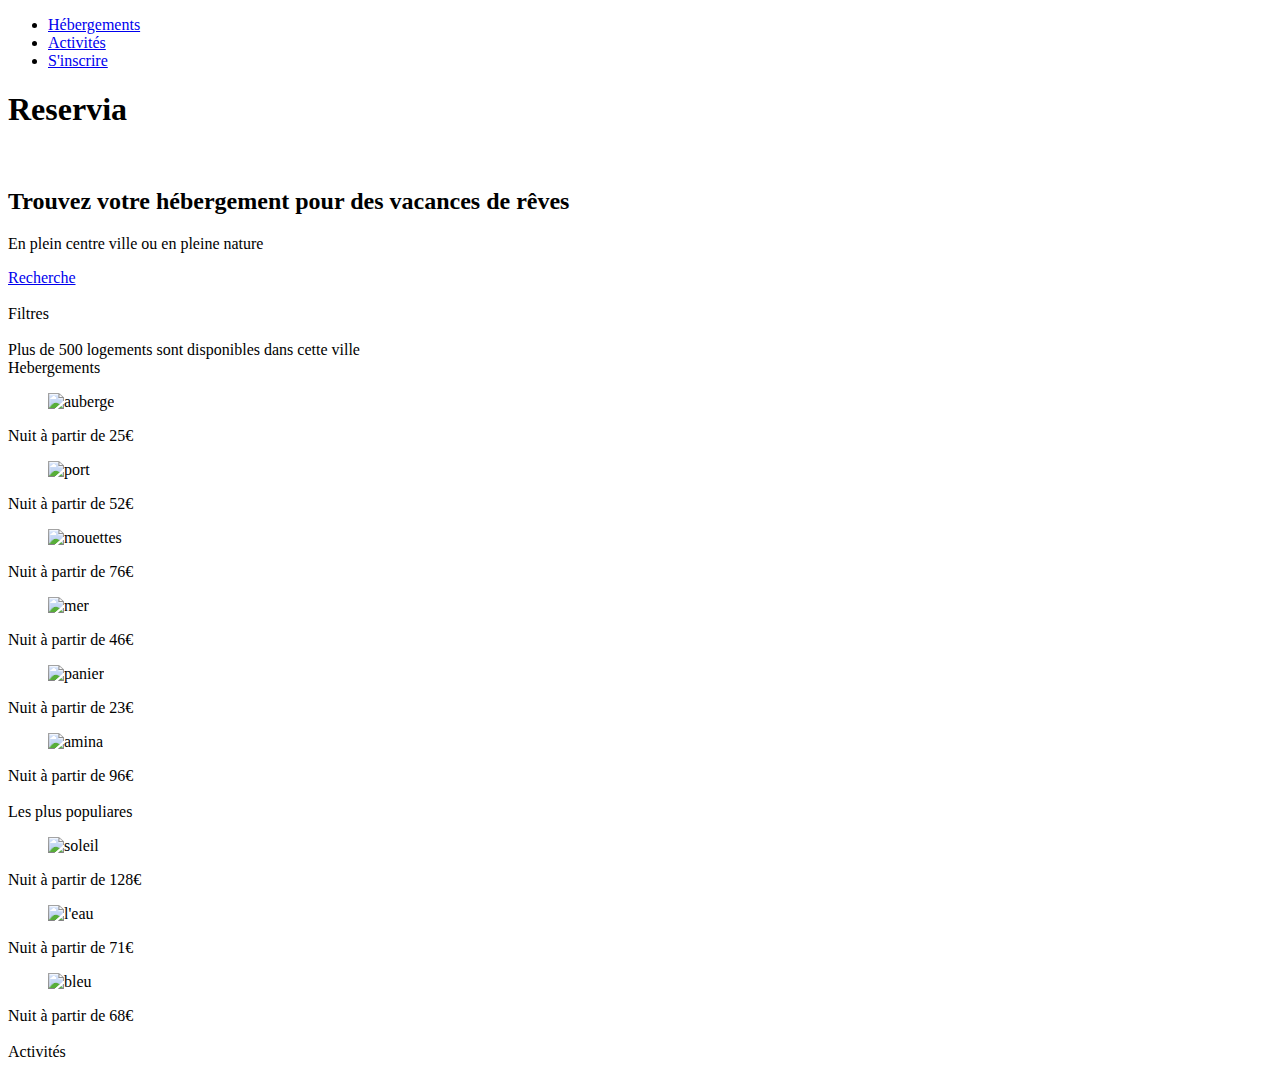
==== index-reservia.html @ 5e9d4182 "Add files via upload" ====
<!DOCTYPE html>
<html>
<head>
<meta charset="UTF-8">
<title>Reservia</title>
<link rel="stylesheet" href="styles-reservia.css">
<meta name="viewport" content="width=device-width, initial-scale=1">
<link rel="preconnect" href="https://fonts.gstatic.com">
<link href="https://fonts.googleapis.com/css2?family=Raleway:ital,wght@0,100;0,200;0,300;0,400;1,100;1,200;1,300;1,400&display=swap" rel="stylesheet">

</head>

<body>
    
    <header class="nav"> 
        <ul>
            <li><a href="#">Hébergements</a></li>
            <li><a href="#">Activités</a></li>
            <li><a href="#">S'inscrire</a></li>
        </ul>
        <h1>Reservia</h1> 
    </header>

<br>
<h2>Trouvez votre hébergement pour des vacances de rêves</h2>
<p>En plein centre ville ou en pleine nature</p>
<div class="recherche">
<a href="#"> Recherche </a>   
</div></br>

<div>
    Filtres
</div></br>

Plus de 500 logements sont disponibles dans cette ville
</br>
<div>
    Hebergements</br>
<figure>
    <img width="150" height="150" src="img/cannebiere.jpg" alt="auberge">
</figure>
<figcaption>Nuit à partir de 25€</figcaption>
<figure>
    <img width="150" height="150" src="img/port.jpg" alt="port">
</figure>
<figcaption>Nuit à partir de 52€</figcaption>
<figure>
    <img width="150" height="150" src="img/mouettes.jpg" alt="mouettes">
</figure>
<figcaption>Nuit à partir de 76€</figcaption>
<figure>
    <img width="150" height="150" src="img/mer.jpg" alt="mer">
</figure>
<figcaption>Nuit à partir de 46€</figcaption>
<figure>
    <img width="150" height="150" src="img/panier.jpg" alt="panier">
</figure>
<figcaption>Nuit à partir de 23€</figcaption>
<figure>
    <img width="150" height="150" src="img/amina.jpg" alt="amina">
</figure>
<figcaption>Nuit à partir de 96€</figcaption>

</div></br>
<div>
   Les plus populiares </br>

   <figure>
    <img width="150" height="150" src="img/soleil.jpg" alt="soleil">
</figure>
<figcaption>Nuit à partir de 128€</figcaption>
<figure>
    <img width="150" height="150" src="img/leau.jpg" alt="l'eau">
</figure>
<figcaption>Nuit à partir de 71€</figcaption>
<figure>
    <img width="150" height="150" src="img/bleu.jpg" alt="bleu">
</figure>
<figcaption>Nuit à partir de 68€</figcaption>

</div></br>
<div>
   Activités

</div>

<footer>
    
</footer>



</body>




</html>
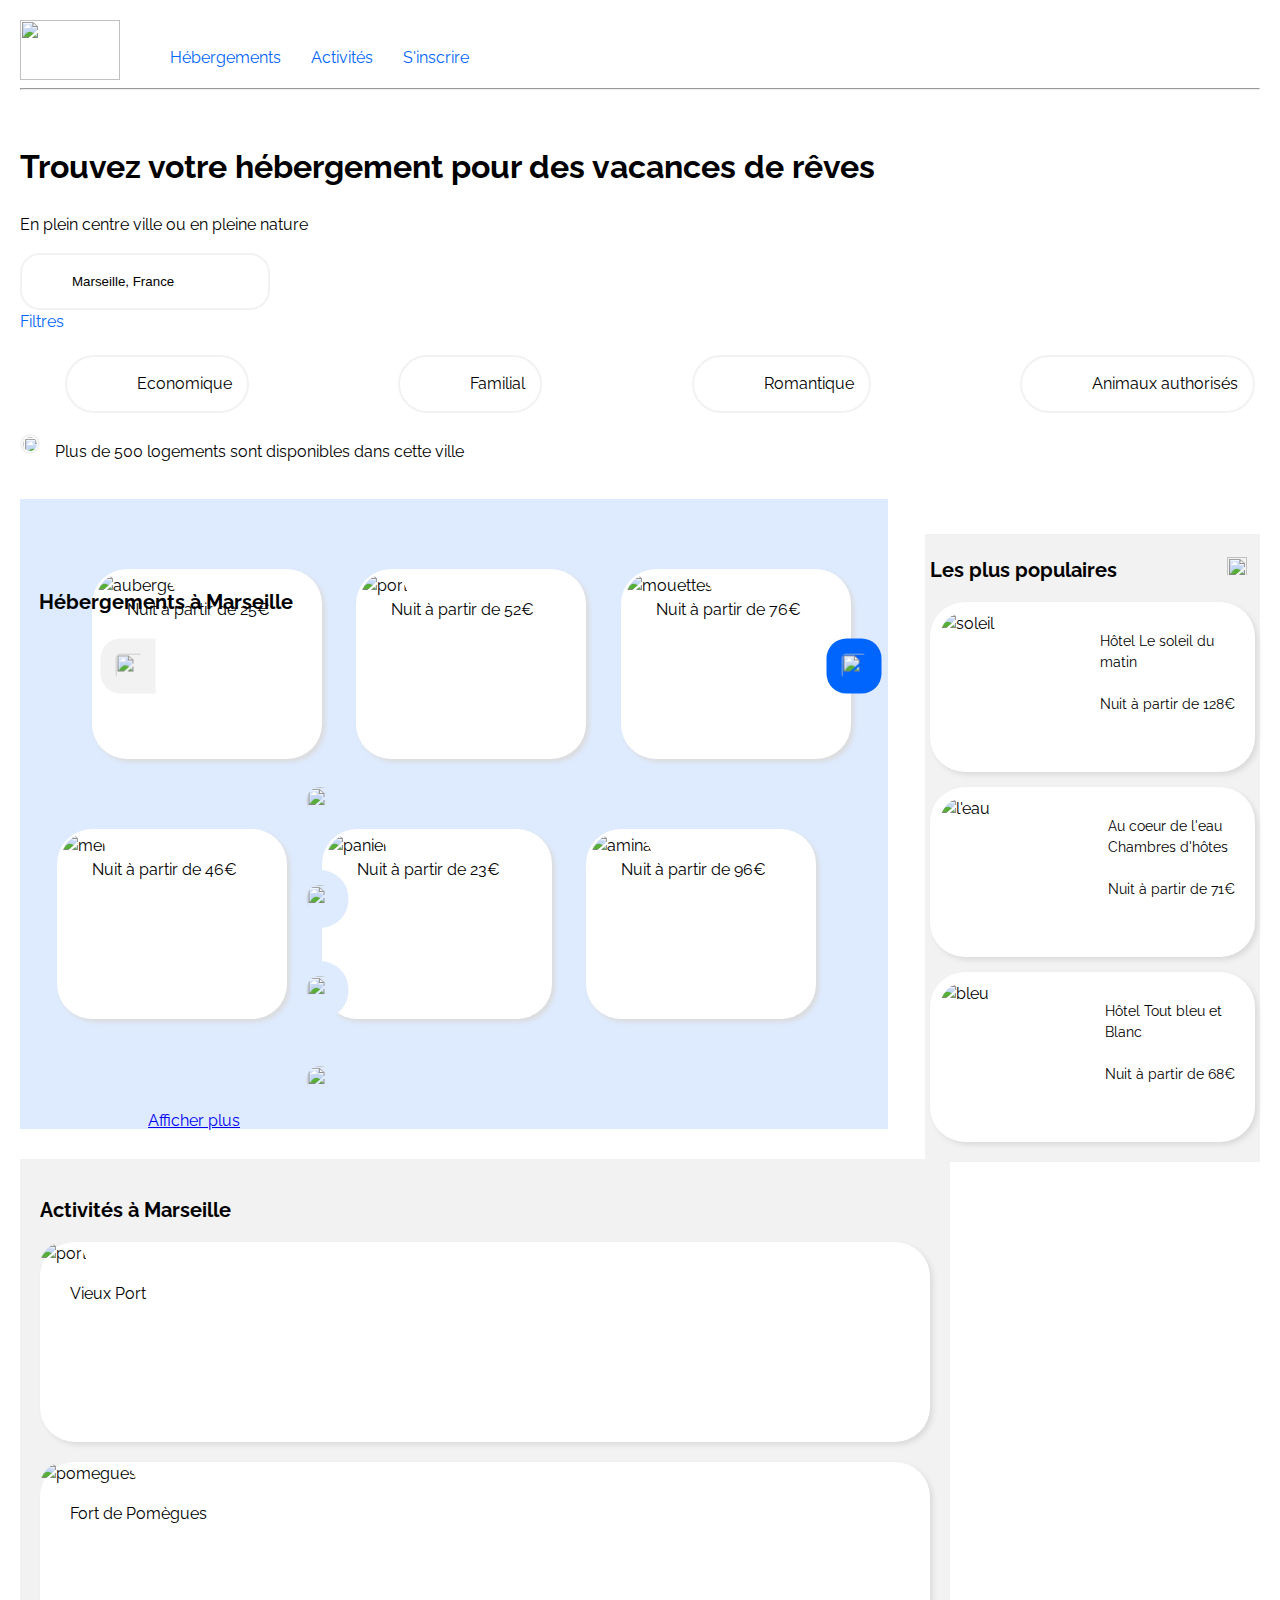
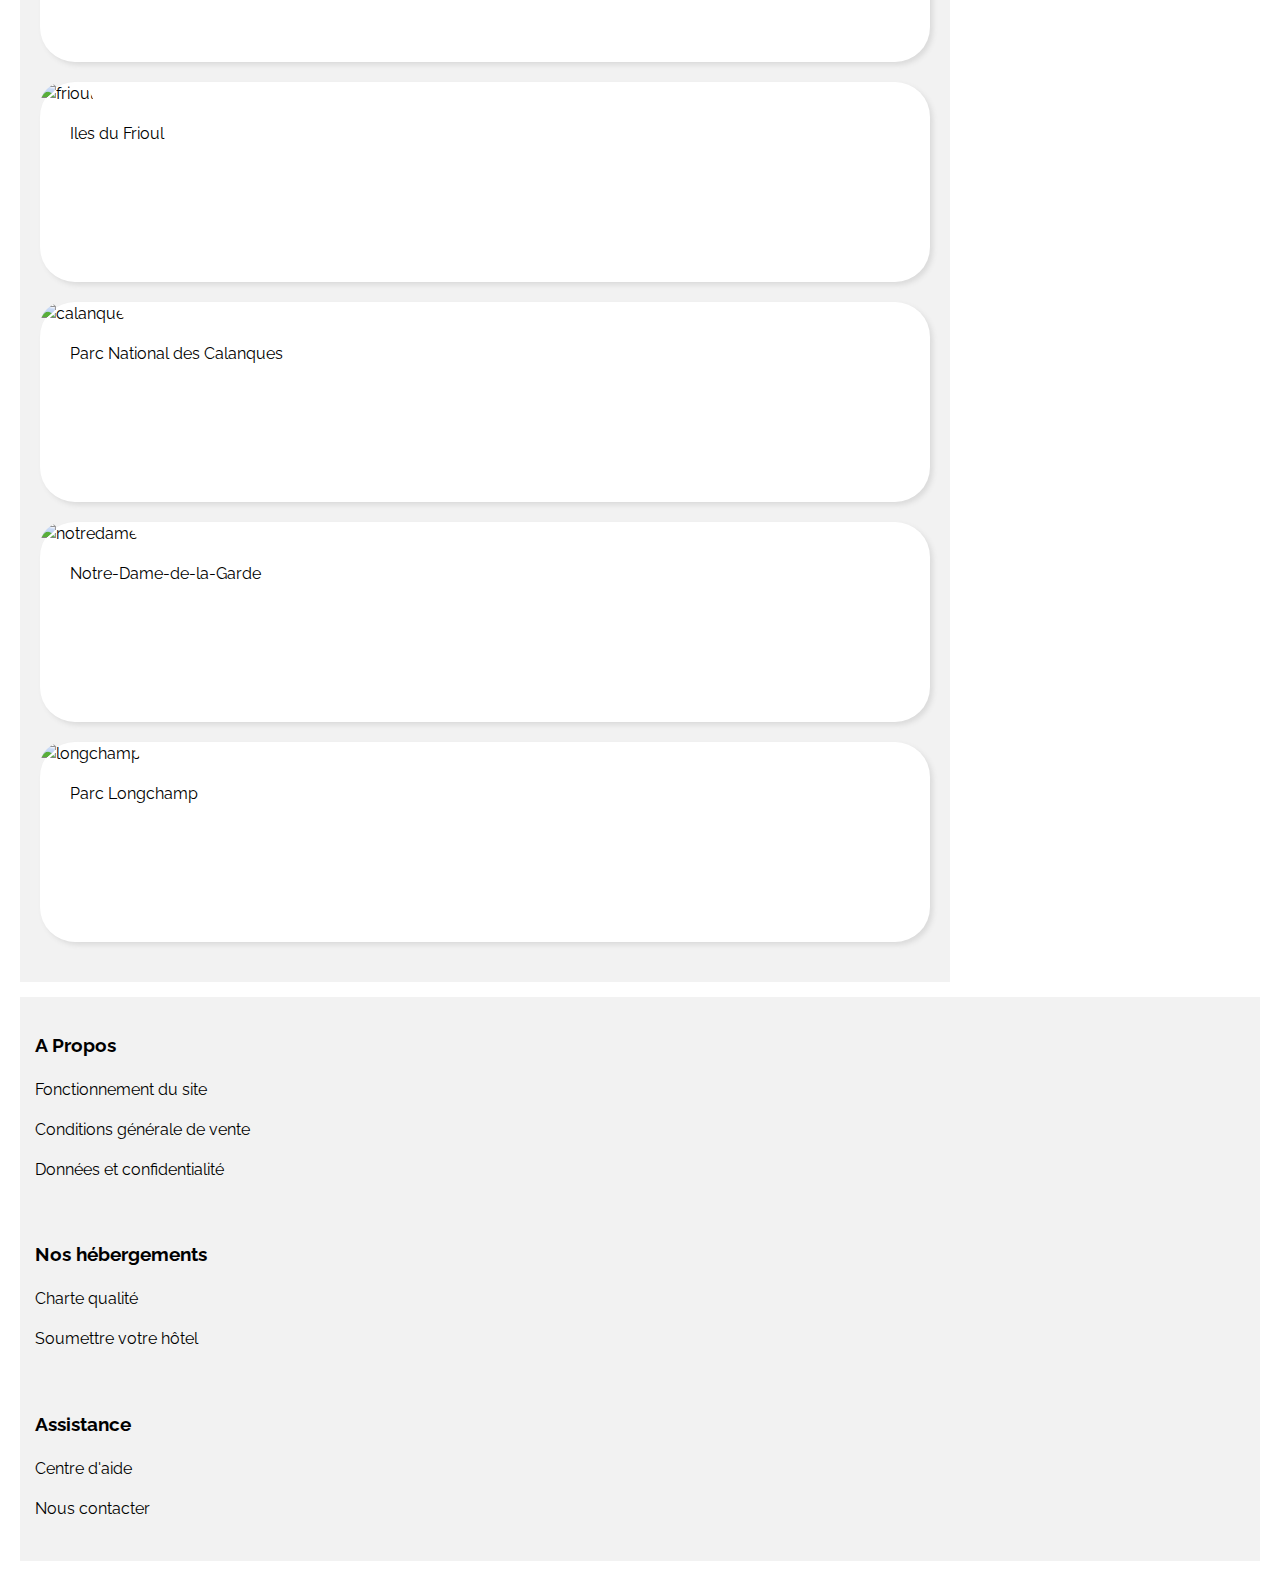
==== commit 190716fb: "Add files via upload" ====
--- a/index-reservia.html
+++ b/index-reservia.html
@@ -3,7 +3,10 @@
 <head>
 <meta charset="UTF-8">
 <title>Reservia</title>
-<link rel="stylesheet" href="styles-reservia.css">
+<link rel="stylesheet" href="main-reservia.css">
+<link rel="stylesheet" href="layout-reservia.css">
+<link rel="stylesheet" href="components-reservia.css">
+<link rel="stylesheet" href="theme-reservia.css">
 <meta name="viewport" content="width=device-width, initial-scale=1">
 <link rel="preconnect" href="https://fonts.gstatic.com">
 <link href="https://fonts.googleapis.com/css2?family=Raleway:ital,wght@0,100;0,200;0,300;0,400;1,100;1,200;1,300;1,400&display=swap" rel="stylesheet">
@@ -12,79 +15,156 @@
 
 <body>
     
-    <header class="nav"> 
-        <ul>
-            <li><a href="#">Hébergements</a></li>
-            <li><a href="#">Activités</a></li>
-            <li><a href="#">S'inscrire</a></li>
+    <header class="header"> 
+        <img width="100" height="60" src="img-Logo/logo.png">
+        <a class="hidden" href="#">S'inscrire</a>
+        <ul class="nav">
+            <li><a href="#accommodation">Hébergements</a></li>
+            <li><a href="#activity">Activités</a></li>
+            <li><a class="hide" href="#">S'inscrire</a></li>
         </ul>
-        <h1>Reservia</h1> 
+        
     </header>
+<hr>
+<br>
+<h1>Trouvez votre hébergement pour des vacances de rêves</h1>
+<p>En plein centre ville ou en pleine nature</p>
+<section class="recherche">
+    <div>
+    <img class="map" height="20" width="20" src="Icons/map.svg"> <input type="search"  value="Marseille, France" > 
+    <img class="search" height="20" width="20" src="Icons/search1.svg">
+</div>
+</section>
+
+<section class="filtres">
+    <a href="#">Filtres</a>
+   <ul> 
+    <li><img class="economy" height="20" width="20" src="Icons/economy.svg"> Economique </li>
+    <li><img  class="child" height="20" width="20" src="Icons/child.svg"> Familial </li>
+    <li><img  class="romantique" height="20" width="20" src="Icons/romantique.svg"> Romantique </li>
+    <li><img class="dog" height="20" width="20" src="Icons/dog.svg"> Animaux authorisés </li>
+</ul>
+</section>
+
+<img class="info" height="20" width="20" src="Icons/info.svg">Plus de 500 logements sont disponibles dans cette ville
+
+<main>
+    <section class="populaires">
+       <h2>Les plus populaires<img class="chart" height="20" width="20" src="Icons/chart.svg"></h2>
+    
+        <article class="col-1">
+         <img src="img H-S/hotel-soleil-du-matin.jpg" alt="soleil">
+         <p>Hôtel Le soleil du <br>matin<br><br> Nuit à partir de 128€</p>
+        </article>
+     
+     <article class="col-1">
+         <img src="img H-S/coeur-de-l'eau.jpg" alt="l'eau">
+         <p>Au coeur de l'eau <br>Chambres d'hôtes<br><br>Nuit à partir de 71€</p>
+     </article>
+     
+     <article class="col-1">
+         <img src="img H-S/hotel-bleu-blanc.jpg" alt="bleu">
+         <p>Hôtel Tout bleu et<br> Blanc<br><br>Nuit à partir de 68€</p>
+     </article>
+   
+     </section>
+     
+
+<section class="hebergements" id="accommodation">
+    <h2 class="carteH">Hébergements à Marseille</h2>
+    <br>
+  
+   <article class="col-2">
+    <img src="img H-M/cannebiere.jpg" alt="auberge">
+    <p>Nuit à partir de 25€</p>
+   </article>
+
+<article class="col-2">
+    <img src="img H-M/port.jpg" alt="port">
+    <p>Nuit à partir de 52€</p>
+</article>
+
+
+<article class="col-2">
+    <img src="img H-M/mouettes.jpg" alt="mouettes">
+    <p>Nuit à partir de 76€</p>
+</article>
+
+
+<article class="col-2">
+    <img src="img H-M/mer.jpg" alt="mer">
+    <p>Nuit à partir de 46€</p>
+</article>
+
+<article class="col-2">
+    <img src="img H-M/panier.jpg" alt="panier">
+    <p>Nuit à partir de 23€</p>
+</article>
+
+
+<article class="col-2">
+    <img src="img H-M/amina.jpg" alt="amina">
+    <p>Nuit à partir de 96€</p>
+</article>
 
 <br>
-<h2>Trouvez votre hébergement pour des vacances de rêves</h2>
-<p>En plein centre ville ou en pleine nature</p>
-<div class="recherche">
-<a href="#"> Recherche </a>   
-</div></br>
+<a href="#">Afficher plus</a>
 
-<div>
-    Filtres
-</div></br>
+</section>
 
-Plus de 500 logements sont disponibles dans cette ville
-</br>
-<div>
-    Hebergements</br>
-<figure>
-    <img width="150" height="150" src="img/cannebiere.jpg" alt="auberge">
-</figure>
-<figcaption>Nuit à partir de 25€</figcaption>
-<figure>
-    <img width="150" height="150" src="img/port.jpg" alt="port">
-</figure>
-<figcaption>Nuit à partir de 52€</figcaption>
-<figure>
-    <img width="150" height="150" src="img/mouettes.jpg" alt="mouettes">
-</figure>
-<figcaption>Nuit à partir de 76€</figcaption>
-<figure>
-    <img width="150" height="150" src="img/mer.jpg" alt="mer">
-</figure>
-<figcaption>Nuit à partir de 46€</figcaption>
-<figure>
-    <img width="150" height="150" src="img/panier.jpg" alt="panier">
-</figure>
-<figcaption>Nuit à partir de 23€</figcaption>
-<figure>
-    <img width="150" height="150" src="img/amina.jpg" alt="amina">
-</figure>
-<figcaption>Nuit à partir de 96€</figcaption>
 
-</div></br>
-<div>
-   Les plus populiares </br>
+<section class="activites" id="activity">
+<h2>Activités à Marseille</h2>
 
-   <figure>
-    <img width="150" height="150" src="img/soleil.jpg" alt="soleil">
-</figure>
-<figcaption>Nuit à partir de 128€</figcaption>
-<figure>
-    <img width="150" height="150" src="img/leau.jpg" alt="l'eau">
-</figure>
-<figcaption>Nuit à partir de 71€</figcaption>
-<figure>
-    <img width="150" height="150" src="img/bleu.jpg" alt="bleu">
-</figure>
-<figcaption>Nuit à partir de 68€</figcaption>
+<article class="col-3">
+    <img src="img A-M/port.jpg" alt="port">
+    <p>Vieux Port</p>
+</article>
 
-</div></br>
-<div>
-   Activités
+<article class="col-3">
+    <img src="img A-M/pomegues.jpg" alt="pomegues">
+    <p>Fort de Pomègues</p>
+</article>
 
-</div>
+<article class="col-3">
+    <img src="img A-M/frioul.jpg" alt="frioul">
+    <p>Iles du Frioul</p>
+</article>
 
-<footer>
+<article class="col-3">
+    <img  src="img A-M/calanque.jpg" alt="calanque">
+    <p>Parc National des Calanques</p>
+</article>
+
+<article class="col-3">
+    <img src="img A-M/notredame.jpg" alt="notredame">
+    <p>Notre-Dame-de-la-Garde</p>
+</article>
+
+<article class="col-3">
+<img  src="img A-M/longchamp.jpg" alt="longchamp">
+<p>Parc Longchamp</p>
+</article>
+
+</section>
+
+</main>
+
+<footer class="footer">
+    <h3>A Propos</h3>
+    <p>Fonctionnement du site</p>
+    <p>Conditions générale de vente</p>
+    <p>Données et confidentialité</p>
+    <br>
+
+    <h3>Nos hébergements</h3>
+    <p>Charte qualité</p>
+    <p>Soumettre votre hôtel</p>
+    <br>
+    <h3>Assistance</h3>
+    <p>Centre d'aide</p>
+    <p>Nous contacter</p>
+    <br>
     
 </footer>
 
--- a/main-reservia.css
+++ b/main-reservia.css
@@ -0,0 +1,65 @@
+/* CSS Main */
+
+.recherche input {
+  text-decoration: none;
+}
+
+/* filtres */
+
+.filtres a {
+  text-decoration: none;
+}
+
+.filtres ul {
+  justify-content: space-between;
+  list-style: none;
+}
+
+/* populaires */
+
+.populaires {
+  text-align: left;
+}
+
+.col-1 p {
+  text-align: left;
+}
+
+/* hebergements */
+
+.hebergements {
+  text-align: left;
+}
+
+.col-2 p {
+  text-align: justify;
+}
+
+/* activités*/
+
+.activites {
+  text-align: left;
+}
+
+.col-3 {
+  border-radius: 35px;
+  box-shadow: 3px 3px 5px #dbdbdb;
+}
+
+.col-3 img {
+  object-fit: cover;
+  border-top-left-radius: 35px;
+  border-top-right-radius: 35px;
+}
+
+.col-3 p {
+  text-align: justify;
+}
+
+/* footer */
+
+@media screen and (min-width: 600px) {
+}
+
+@media screen and (min-width: 960px) {
+}
--- a/layout-reservia.css
+++ b/layout-reservia.css
@@ -0,0 +1,271 @@
+/* CSS Layout */
+
+.header {
+  position: relative;
+  display: flex;
+  flex-wrap: wrap;
+}
+.nav {
+  margin: 10px;
+}
+.nav a {
+  text-decoration: none;
+}
+
+.nav li {
+  list-style: none;
+}
+
+.hide {
+  display: none;
+}
+.map {
+  position: absolute;
+  top: 74%;
+  left: 10%;
+  transform: translate(-50%, -50%);
+}
+.map {
+  padding: 15px;
+  width: 55px;
+  height: 55px;
+}
+
+.search {
+  position: absolute;
+  top: 74%;
+  right: 29%;
+  transform: translate(-50%, -50%);
+}
+.search {
+  padding: 15px;
+  width: 55px;
+  height: 55px;
+}
+
+.recherche input {
+  padding: 19px;
+  padding-left: 50px;
+}
+
+.info {
+  padding: 1px;
+  margin-right: 15px;
+}
+.chart {
+  margin-left: 110px;
+}
+
+/* filtres */
+
+.filtres li {
+  padding: 15px 15px 15px 70px;
+  margin: 5px;
+}
+
+.economy {
+  position: absolute;
+  top: 89%;
+  left: 25%;
+  transform: translate(-50%, -50%);
+}
+.economy {
+  border-radius: 30px;
+  padding: 15px;
+  width: 57px;
+  height: 58px;
+}
+.child {
+  position: absolute;
+  top: 99.9%;
+  left: 25%;
+  transform: translate(-50%, -50%);
+}
+.child {
+  border-radius: 30px;
+  padding: 15px;
+  width: 57px;
+  height: 58px;
+}
+
+.romantique {
+  position: absolute;
+  top: 110%;
+  left: 25%;
+  transform: translate(-50%, -50%);
+}
+.romantique {
+  border-radius: 30px;
+  padding: 15px;
+  width: 57px;
+  height: 58px;
+}
+
+.dog {
+  position: absolute;
+  top: 120%;
+  left: 25%;
+  transform: translate(-50%, -50%);
+}
+
+.dog {
+  border-radius: 30px;
+  padding: 15px;
+  width: 57px;
+  height: 58px;
+}
+
+/* populaires */
+
+.populaires {
+  width: 100%;
+  margin-top: 35px;
+  padding: 5px;
+}
+.col-1 {
+  width: 100%;
+  height: 170px;
+  padding: 10px;
+  padding-bottom: 2px;
+  margin-bottom: 15px;
+}
+
+.col-1 img {
+  position: absolute;
+  object-fit: cover;
+  width: 150px;
+  height: 150px;
+}
+
+.col-1 p {
+  float: right;
+  padding: 5px 10px 10px 10px;
+}
+
+/* hebergements */
+
+.hebergements {
+  width: 100%;
+  margin-top: 35px;
+  padding: 20px;
+}
+
+.col-2 {
+  width: 100%;
+  height: 210px;
+  margin-bottom: 20px;
+  padding: 5px;
+}
+
+.col-2 img {
+  width: 100%;
+  height: 150px;
+  object-fit: cover;
+}
+
+.col-2 p {
+  padding: 0px 0px 30px 30px;
+}
+
+/* activités*/
+
+.activites {
+  width: 100%;
+  margin-top: 35px;
+  padding: 20px;
+}
+
+.col-3 {
+  width: 100%;
+  height: 200px;
+  margin-bottom: 20px;
+}
+
+.col-3 img {
+  width: 100%;
+  height: 150px;
+  object-fit: cover;
+}
+
+.col-3 p {
+  padding: 0px 0px 30px 30px;
+}
+
+/* footer */
+
+.footer {
+  margin-top: 15px;
+  padding-top: 15px;
+  padding-left: 15px;
+}
+
+@media screen and (min-width: 600px) {
+}
+
+@media screen and (min-width: 960px) {
+  .nav {
+    display: flex;
+    align-items: flex-end;
+    justify-content: flex-end;
+  }
+  .nav a {
+    padding-right: 30px;
+    text-decoration: none;
+    color: #0065fc;
+  }
+  .nav li {
+    list-style: none;
+  }
+  .hidden {
+    color: #0065fc;
+    display: none;
+  }
+  .hide {
+    display: revert;
+  }
+  .populaires {
+    width: 27%;
+    float: right;
+  }
+  .hebergements {
+    display: flex;
+    flex-wrap: wrap;
+    justify-content: space-around;
+    width: 70%;
+    max-height: 630px;
+  }
+  .hebergements a {
+    margin-top: 70px;
+    margin-right: 520px;
+  }
+  .carteH {
+    padding: 15px;
+    position: absolute;
+    top: 65%;
+    left: 13%;
+    transform: translate(-50%, -50%);
+  }
+
+  .col-2 {
+    width: 230px;
+    height: 190px;
+    margin-top: 50px;
+  }
+
+  .col-2 img {
+    width: 100%;
+  }
+
+  .col-2 p {
+    margin-top: 0px;
+    text-align: justify;
+  }
+
+  .activites {
+    width: 75%;
+    margin-top: 30px;
+  }
+  .col-3 {
+    width: 100%;
+  }
+}
--- a/components-reservia.css
+++ b/components-reservia.css
@@ -0,0 +1,73 @@
+/* CSS Components */
+
+.map {
+  border-radius: 20px;
+  border-bottom-right-radius: 0px;
+  border-top-right-radius: 0px;
+}
+.search {
+  border-radius: 20px;
+}
+.recherche input {
+  border: 2px solid #f2f2f2;
+  border-radius: 20px;
+}
+.info {
+  border: 2px solid #f2f2f2;
+  border-radius: 25px;
+}
+
+/* filtres */
+
+.filtres ul {
+  display: flex;
+  flex-wrap: wrap;
+}
+.filtres li {
+  border: 2px solid #f2f2f2;
+  border-radius: 50px;
+}
+
+/* populaires */
+
+.col-1 {
+  border-radius: 35px;
+  border-bottom-left-radius: 35px;
+  border-top-left-radius: 35px;
+  box-shadow: 3px 3px 5px #dbdbdb;
+}
+
+.col-1 img {
+  border-bottom-left-radius: 25px;
+  border-top-left-radius: 25px;
+}
+
+/* hebergements */
+
+.col-2 {
+  border-radius: 35px;
+  box-shadow: 3px 3px 5px #dbdbdb;
+}
+
+.col-2 img {
+  border-top-left-radius: 35px;
+  border-top-right-radius: 35px;
+}
+
+/* activités*/
+
+.col-3 {
+  border-radius: 35px;
+  box-shadow: 3px 3px 5px #dbdbdb;
+}
+
+.col-3 img {
+  border-top-left-radius: 35px;
+  border-top-right-radius: 35px;
+}
+
+@media screen and (min-width: 600px) {
+}
+
+@media screen and (min-width: 960px) {
+}
--- a/theme-reservia.css
+++ b/theme-reservia.css
@@ -0,0 +1,113 @@
+/* CSS Main */
+html {
+  font-family: "Raleway", sans-serif;
+}
+body {
+  margin: 20px;
+  padding: 0;
+  line-height: 1.5;
+}
+h2 {
+  font-size: 20px;
+  font-weight: bold;
+}
+
+* {
+  box-sizing: border-box;
+}
+
+/* recherche */
+
+.recherche input {
+  color: #000000;
+}
+
+.nav a {
+  color: #0065fc;
+}
+.hidden {
+  color: #0065fc;
+}
+
+.map {
+  background-color: #f2f2f2;
+}
+
+.search {
+  background-color: #0065fc;
+}
+
+.recherche input:hover {
+  background-color: red;
+}
+
+/* filtres */
+
+.filtres a {
+  color: #0065fc;
+}
+
+.filtres a:hover {
+  background-color: yellow;
+}
+
+.economy {
+  background-color: #deebff;
+}
+
+.child {
+  background-color: #deebff;
+}
+
+.romantique {
+  background-color: #deebff;
+}
+
+.dog {
+  background-color: #deebff;
+}
+
+/* populaires */
+
+.populaires {
+  background-color: #f2f2f2;
+}
+
+.col-1 {
+  background-color: #fff;
+}
+.col-1 p {
+  font-size: 14px;
+}
+
+/* hebergements */
+
+.hebergements {
+  background-color: #deebff;
+}
+
+.col-2 {
+  background-color: #fff;
+}
+
+/* activités*/
+
+.activites {
+  background-color: #f2f2f2;
+}
+
+.col-3 {
+  background-color: #fff;
+}
+
+/* footer */
+
+.footer {
+  background-color: #f2f2f2;
+}
+
+@media screen and (min-width: 600px) {
+}
+
+@media screen and (min-width: 960px) {
+}
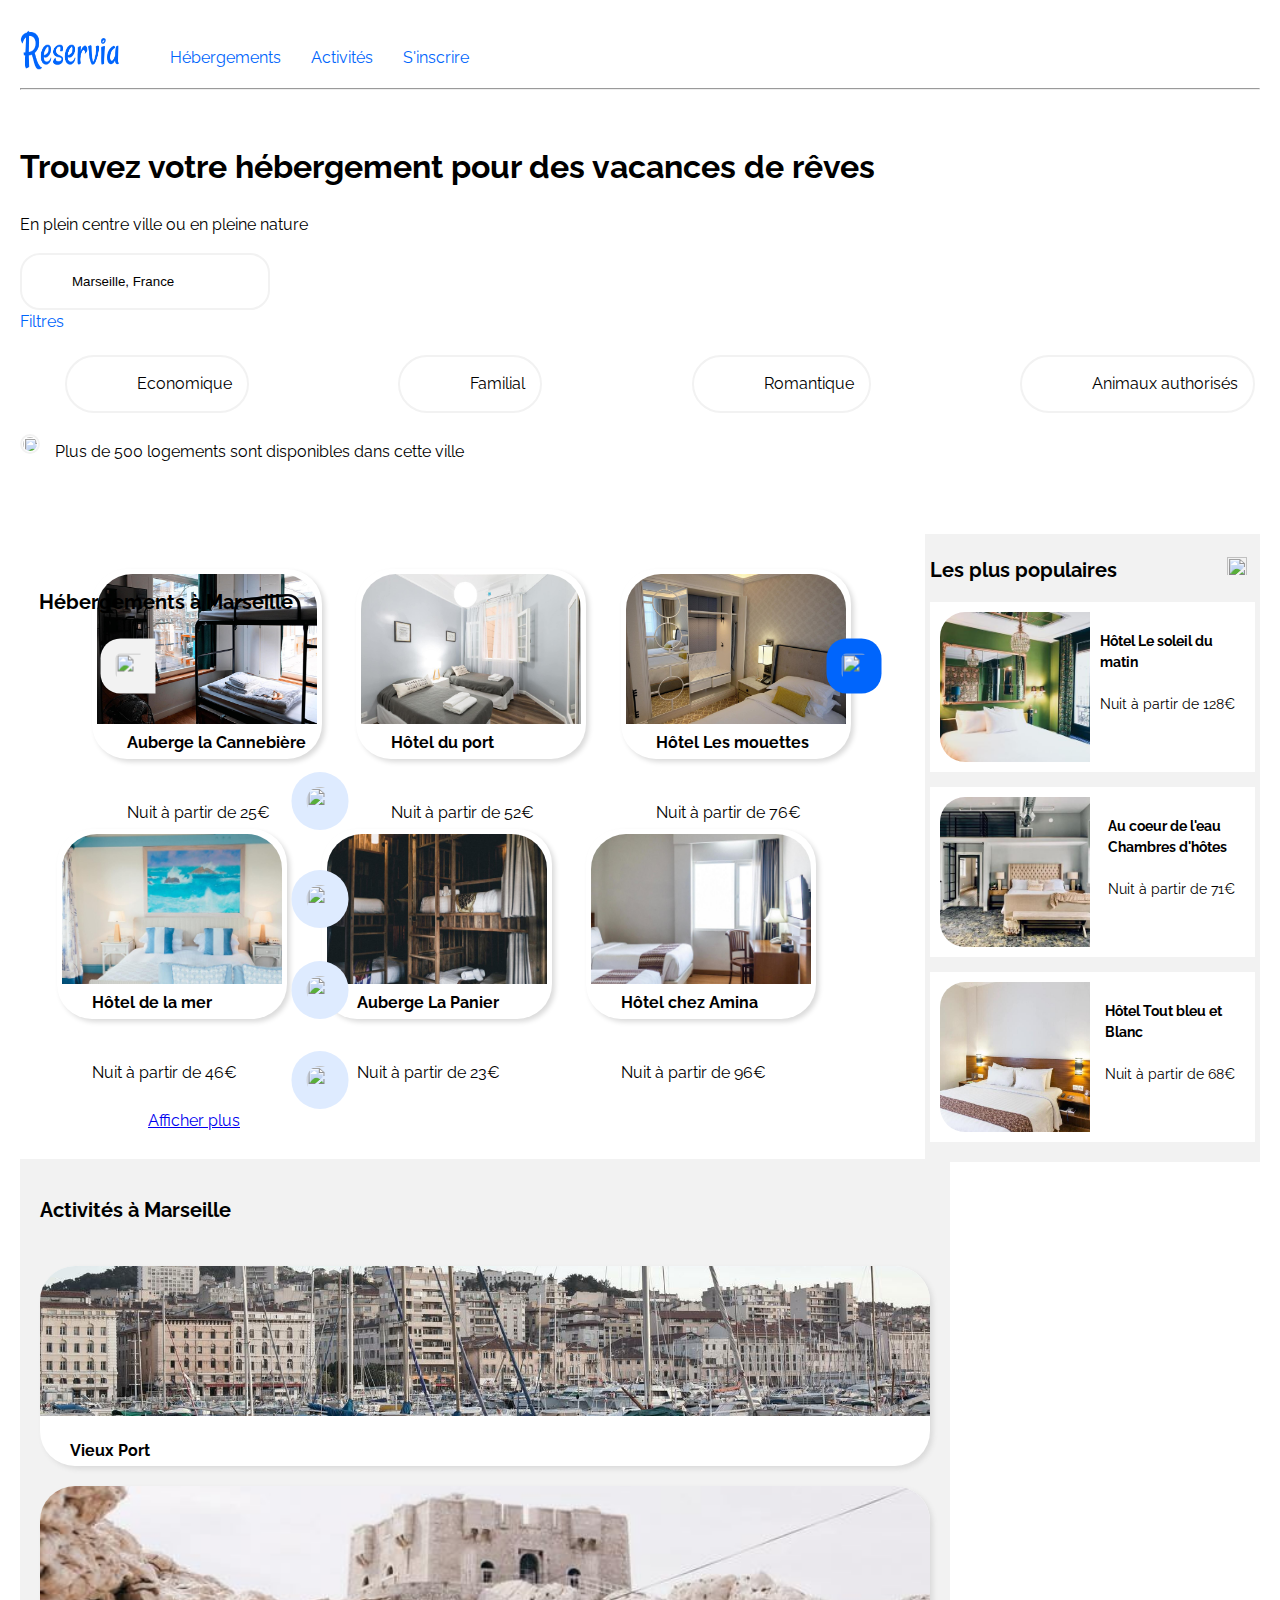
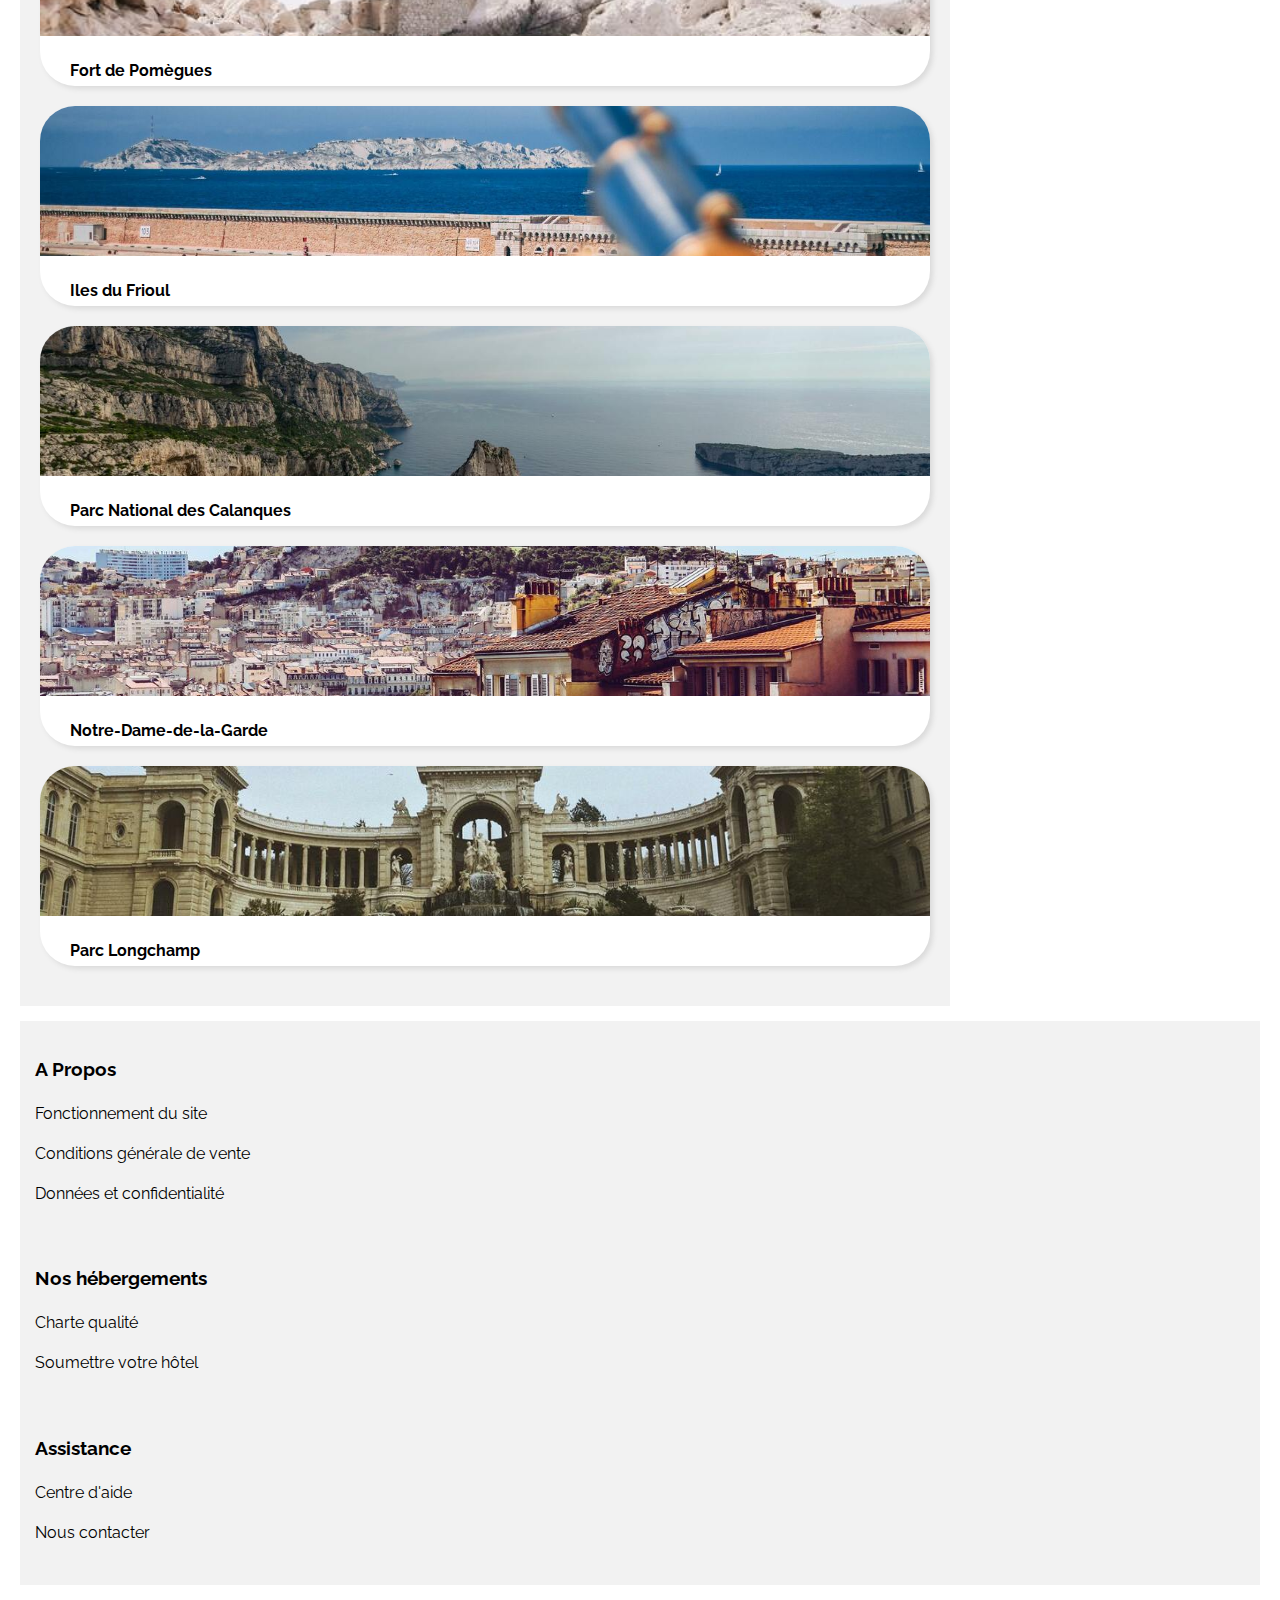
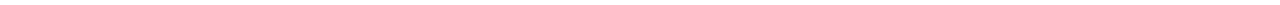
==== commit 4683299c: "changement" ====
--- a/index-reservia.html
+++ b/index-reservia.html
@@ -54,17 +54,17 @@
     
         <article class="col-1">
          <img src="img H-S/hotel-soleil-du-matin.jpg" alt="soleil">
-         <p>Hôtel Le soleil du <br>matin<br><br> Nuit à partir de 128€</p>
+         <p><strong>Hôtel Le soleil du <br>matin</strong><br><br>Nuit à partir de 128€</p> 
         </article>
-     
+       
      <article class="col-1">
          <img src="img H-S/coeur-de-l'eau.jpg" alt="l'eau">
-         <p>Au coeur de l'eau <br>Chambres d'hôtes<br><br>Nuit à partir de 71€</p>
+         <p><strong>Au coeur de l'eau <br>Chambres d'hôtes</strong><br><br>Nuit à partir de 71€</p>
      </article>
      
      <article class="col-1">
          <img src="img H-S/hotel-bleu-blanc.jpg" alt="bleu">
-         <p>Hôtel Tout bleu et<br> Blanc<br><br>Nuit à partir de 68€</p>
+         <p><strong>Hôtel Tout bleu et<br> Blanc</strong><br><br>Nuit à partir de 68€</p>
      </article>
    
      </section>
@@ -76,34 +76,40 @@
   
    <article class="col-2">
     <img src="img H-M/cannebiere.jpg" alt="auberge">
+    <p><strong>Auberge la Cannebière</strong></p>
     <p>Nuit à partir de 25€</p>
    </article>
 
 <article class="col-2">
     <img src="img H-M/port.jpg" alt="port">
+    <p><strong>Hôtel du port</strong></p>
     <p>Nuit à partir de 52€</p>
 </article>
 
 
 <article class="col-2">
     <img src="img H-M/mouettes.jpg" alt="mouettes">
+    <p><strong>Hôtel Les mouettes</strong></p>
     <p>Nuit à partir de 76€</p>
 </article>
 
 
 <article class="col-2">
     <img src="img H-M/mer.jpg" alt="mer">
+    <p><strong>Hôtel de la mer</strong></p>
     <p>Nuit à partir de 46€</p>
 </article>
 
 <article class="col-2">
     <img src="img H-M/panier.jpg" alt="panier">
+    <p><strong>Auberge La Panier</strong></p>
     <p>Nuit à partir de 23€</p>
 </article>
 
 
 <article class="col-2">
     <img src="img H-M/amina.jpg" alt="amina">
+    <p><strong>Hôtel chez Amina</strong></p>
     <p>Nuit à partir de 96€</p>
 </article>
 
@@ -114,36 +120,37 @@
 
 
 <section class="activites" id="activity">
-<h2>Activités à Marseille</h2>
+<h2 class="carteA">Activités à Marseille</h2>
+<br>
 
 <article class="col-3">
     <img src="img A-M/port.jpg" alt="port">
-    <p>Vieux Port</p>
+    <p><strong>Vieux Port</strong></p>
 </article>
 
 <article class="col-3">
     <img src="img A-M/pomegues.jpg" alt="pomegues">
-    <p>Fort de Pomègues</p>
+    <p><strong>Fort de Pomègues</strong></p>
 </article>
 
 <article class="col-3">
     <img src="img A-M/frioul.jpg" alt="frioul">
-    <p>Iles du Frioul</p>
+    <p><strong>Iles du Frioul</strong></p>
 </article>
 
 <article class="col-3">
     <img  src="img A-M/calanque.jpg" alt="calanque">
-    <p>Parc National des Calanques</p>
+    <p><strong>Parc National des Calanques</strong></p>
 </article>
 
 <article class="col-3">
     <img src="img A-M/notredame.jpg" alt="notredame">
-    <p>Notre-Dame-de-la-Garde</p>
+    <p><strong>Notre-Dame-de-la-Garde</strong></p>
 </article>
 
 <article class="col-3">
 <img  src="img A-M/longchamp.jpg" alt="longchamp">
-<p>Parc Longchamp</p>
+<p><strong>Parc Longchamp</strong></p>
 </article>
 
 </section>
--- a/main-reservia.css
+++ b/main-reservia.css
@@ -41,6 +41,7 @@
   text-align: left;
 }
 
+<<<<<<< HEAD
 .col-3 {
   border-radius: 35px;
   box-shadow: 3px 3px 5px #dbdbdb;
@@ -52,6 +53,8 @@
   border-top-right-radius: 35px;
 }
 
+=======
+>>>>>>> 51aeda9... changement
 .col-3 p {
   text-align: justify;
 }
@@ -63,3 +66,9 @@
 
 @media screen and (min-width: 960px) {
 }
+<<<<<<< HEAD
+=======
+.nav a {
+  text-decoration: none;
+}
+>>>>>>> 51aeda9... changement
--- a/components-reservia.css
+++ b/components-reservia.css
@@ -27,6 +27,23 @@
   border: 2px solid #f2f2f2;
   border-radius: 50px;
 }
+<<<<<<< HEAD
+=======
+.economy {
+  border-radius: 30px;
+}
+.child {
+  border-radius: 30px;
+}
+
+.romantique {
+  border-radius: 30px;
+}
+
+.dog {
+  border-radius: 30px;
+}
+>>>>>>> 51aeda9... changement
 
 /* populaires */
 
--- a/theme-reservia.css
+++ b/theme-reservia.css
@@ -1,6 +1,10 @@
 /* CSS Main */
 html {
   font-family: "Raleway", sans-serif;
+<<<<<<< HEAD
+=======
+  font-weight: 300;
+>>>>>>> 51aeda9... changement
 }
 body {
   margin: 20px;
@@ -83,7 +87,11 @@
 /* hebergements */
 
 .hebergements {
+<<<<<<< HEAD
   background-color: #deebff;
+=======
+  background-color: #f2f2f2;
+>>>>>>> 51aeda9... changement
 }
 
 .col-2 {
@@ -111,3 +119,9 @@
 
 @media screen and (min-width: 960px) {
 }
+<<<<<<< HEAD
+=======
+.nav a {
+  color: #0065fc;
+}
+>>>>>>> 51aeda9... changement
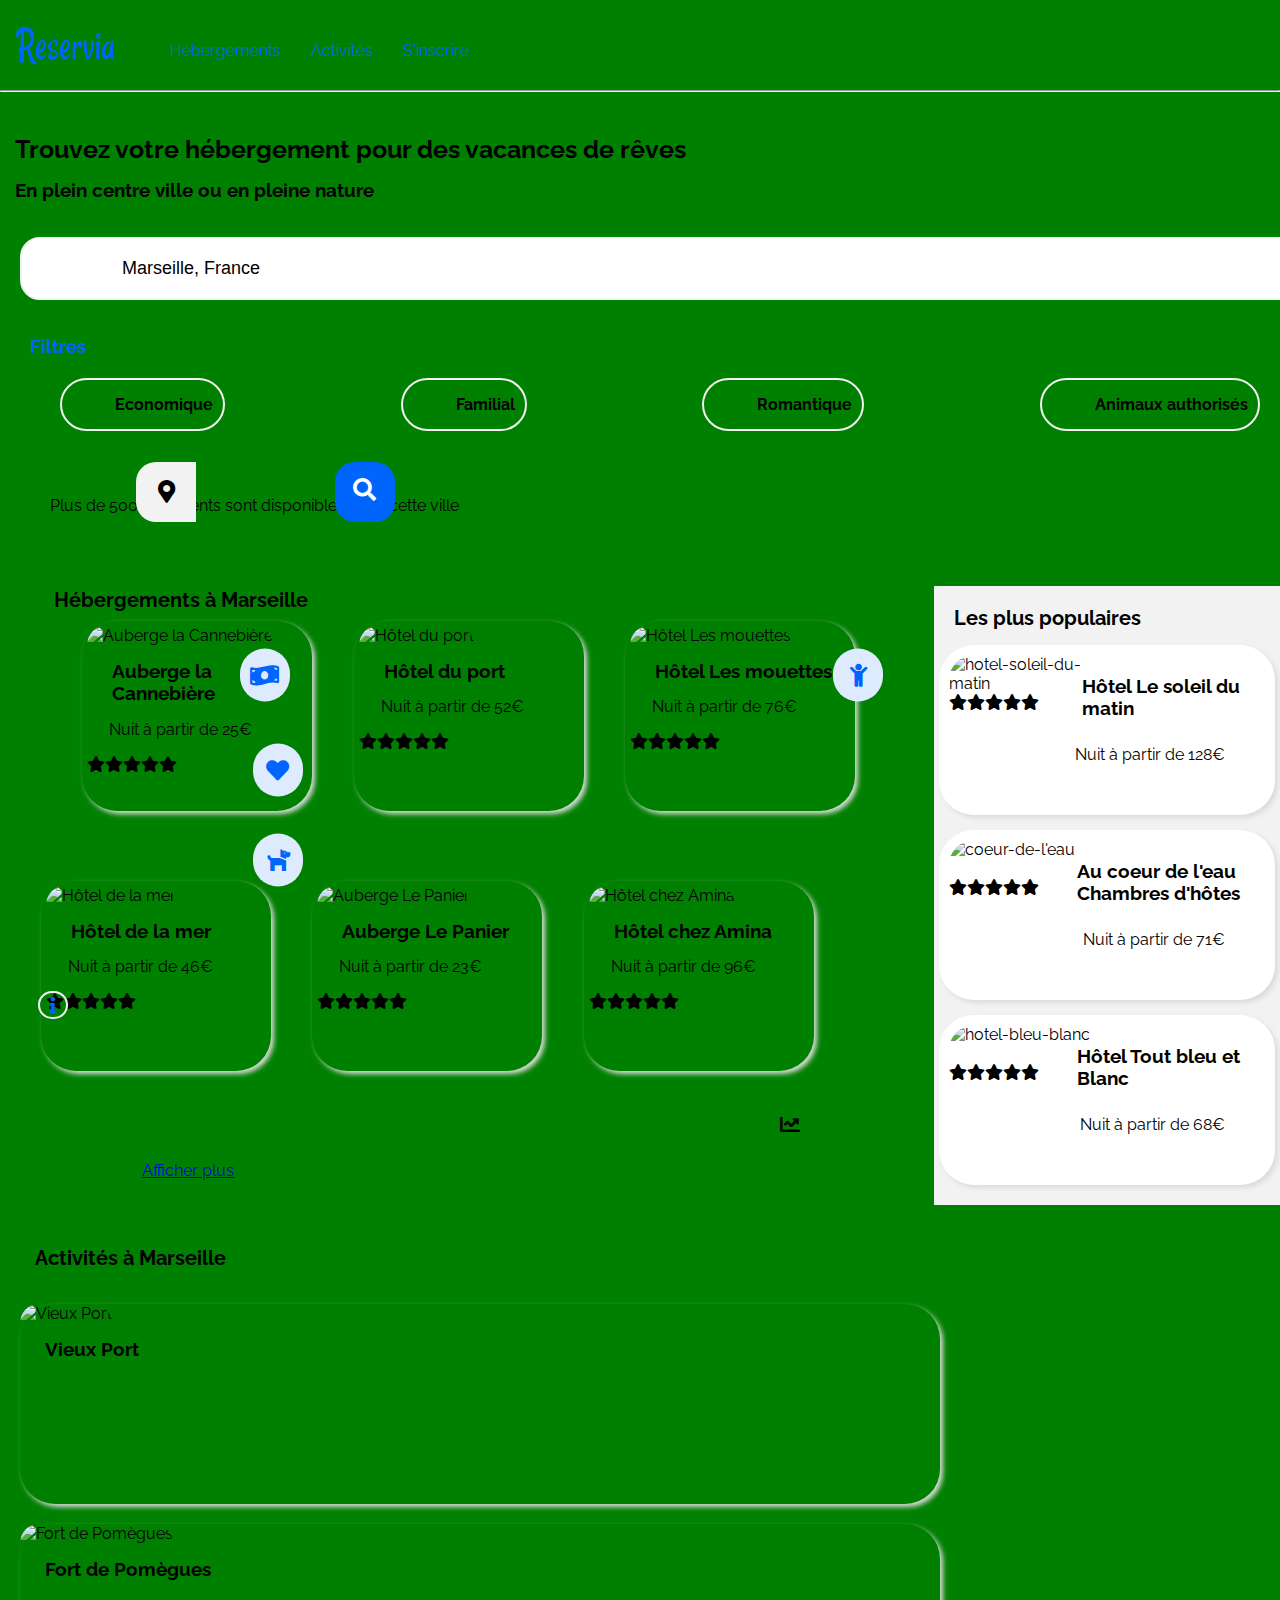
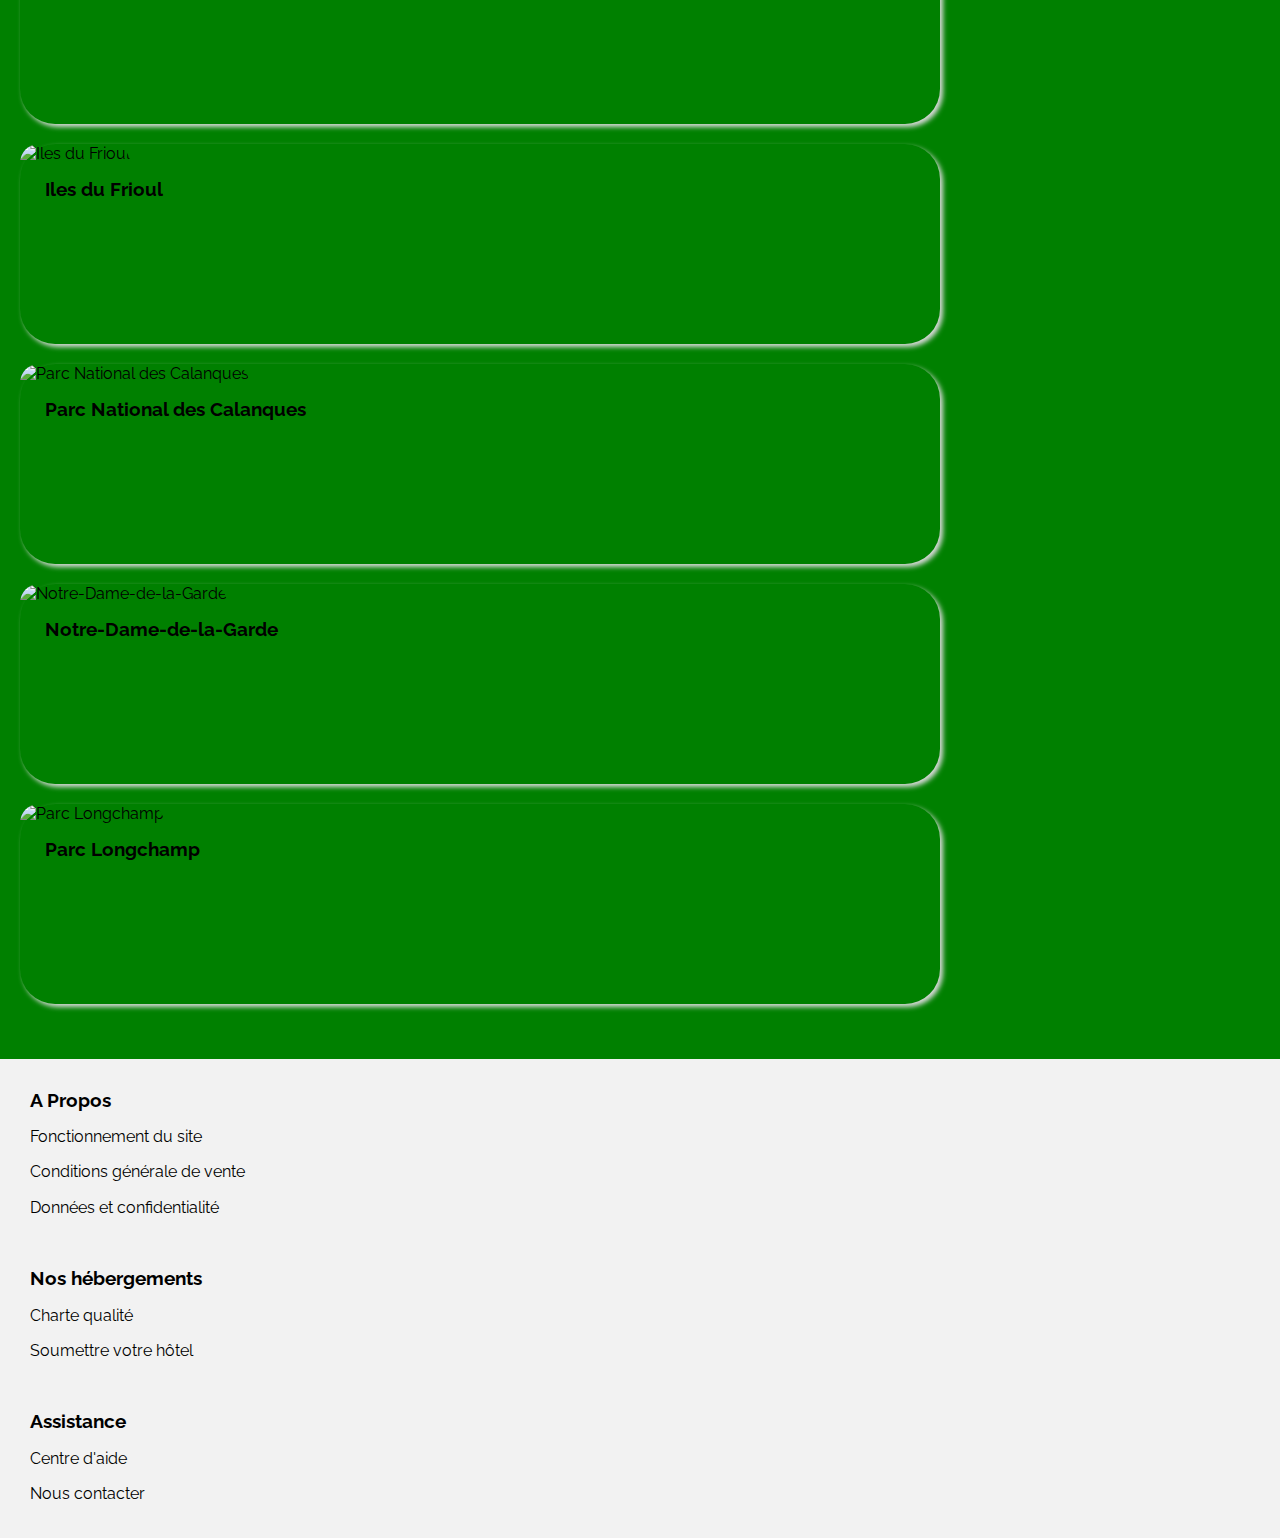
==== commit 6a2b4849: "html commit" ====
--- a/index-reservia.html
+++ b/index-reservia.html
@@ -1,5 +1,5 @@
 <!DOCTYPE html>
-<html>
+<html lang="fr">
 <head>
 <meta charset="UTF-8">
 <title>Reservia</title>
@@ -10,17 +10,18 @@
 <meta name="viewport" content="width=device-width, initial-scale=1">
 <link rel="preconnect" href="https://fonts.gstatic.com">
 <link href="https://fonts.googleapis.com/css2?family=Raleway:ital,wght@0,100;0,200;0,300;0,400;1,100;1,200;1,300;1,400&display=swap" rel="stylesheet">
+<link rel="stylesheet" href="https://cdnjs.cloudflare.com/ajax/libs/font-awesome/5.13.1/css/all.min.css" />
 
 </head>
 
 <body>
     
     <header class="header"> 
-        <img width="100" height="60" src="img-Logo/logo.png">
-        <a class="hidden" href="#">S'inscrire</a>
+        <img class="icon" width="100" height="60" src="img-Logo/logo.png" alt="Reservia">
+        <a class="hidden" href="#"><strong>S'inscrire</strong></a>
         <ul class="nav">
-            <li><a href="#accommodation">Hébergements</a></li>
-            <li><a href="#activity">Activités</a></li>
+            <li><a class="tete1" href="#accommodation">Hébergements</a></li>
+            <li><a class="tete2" href="#activity">Activités</a></li>
             <li><a class="hide" href="#">S'inscrire</a></li>
         </ul>
         
@@ -28,43 +29,53 @@
 <hr>
 <br>
 <h1>Trouvez votre hébergement pour des vacances de rêves</h1>
-<p>En plein centre ville ou en pleine nature</p>
+<h3>En plein centre ville ou en pleine nature</h3>
 <section class="recherche">
     <div>
-    <img class="map" height="20" width="20" src="Icons/map.svg"> <input type="search"  value="Marseille, France" > 
-    <img class="search" height="20" width="20" src="Icons/search1.svg">
+    <i class="fas fa-map-marker-alt"> </i> <input type="search"  value="Marseille, France" > 
+    <i class="fas fa-search"> </i>
 </div>
 </section>
 
 <section class="filtres">
-    <a href="#">Filtres</a>
+   <h3><a href="#">Filtres</a></h3>
    <ul> 
-    <li><img class="economy" height="20" width="20" src="Icons/economy.svg"> Economique </li>
-    <li><img  class="child" height="20" width="20" src="Icons/child.svg"> Familial </li>
-    <li><img  class="romantique" height="20" width="20" src="Icons/romantique.svg"> Romantique </li>
-    <li><img class="dog" height="20" width="20" src="Icons/dog.svg"> Animaux authorisés </li>
+   <li><i class="fas fa-money-bill-wave"> </i> Economique </li>
+    <li><i class="fas fa-child"> </i> Familial </li>
+    <li><i class="fas fa-heart"> </i>Romantique </li>
+    <li><i class="fas fa-dog"> </i> Animaux authorisés </li>
 </ul>
 </section>
 
-<img class="info" height="20" width="20" src="Icons/info.svg">Plus de 500 logements sont disponibles dans cette ville
-
+<section class="info">
+<i class="fas fa-info"> </i><br><p>Plus de 500 logements sont disponibles dans cette ville</p>
+</section>
 <main>
     <section class="populaires">
-       <h2>Les plus populaires<img class="chart" height="20" width="20" src="Icons/chart.svg"></h2>
+       <h2>Les plus populaires<i class="fas fa-chart-line"></i></h2>
     
         <article class="col-1">
-         <img src="img H-S/hotel-soleil-du-matin.jpg" alt="soleil">
-         <p><strong>Hôtel Le soleil du <br>matin</strong><br><br>Nuit à partir de 128€</p> 
+         <img src="img-H-S/hotel-soleil-du-matin.jpg" alt="hotel-soleil-du-matin">
+         <h3>Hôtel Le soleil du <br>matin</h3><br><br><p>Nuit à partir de 128€</p> 
+        <div class="notesoleil">
+         <i class="fas fa-star"></i><i class="fas fa-star"></i><i class="fas fa-star"></i><i class="fas fa-star"></i><i class="fas fa-star"></i>
+        </div>
         </article>
        
      <article class="col-1">
-         <img src="img H-S/coeur-de-l'eau.jpg" alt="l'eau">
-         <p><strong>Au coeur de l'eau <br>Chambres d'hôtes</strong><br><br>Nuit à partir de 71€</p>
+         <img src="img-H-S/coeur-de-l'eau.jpg" alt="coeur-de-l'eau">
+         <h3>Au coeur de l'eau <br>Chambres d'hôtes</h3><br><br><p>Nuit à partir de 71€</p>
+         <div class="noteleau">
+            <i class="fas fa-star"></i><i class="fas fa-star"></i><i class="fas fa-star"></i><i class="fas fa-star"></i><i class="fas fa-star"></i>
+           </div>
      </article>
      
      <article class="col-1">
-         <img src="img H-S/hotel-bleu-blanc.jpg" alt="bleu">
-         <p><strong>Hôtel Tout bleu et<br> Blanc</strong><br><br>Nuit à partir de 68€</p>
+         <img src="img-H-S/hotel-bleu-blanc.jpg" alt="hotel-bleu-blanc">
+         <h3>Hôtel Tout bleu et<br> Blanc</h3><br><br><p>Nuit à partir de 68€</p>
+         <div class="notebleublanc">
+            <i class="fas fa-star"></i><i class="fas fa-star"></i><i class="fas fa-star"></i><i class="fas fa-star"></i><i class="fas fa-star"></i>
+           </div>
      </article>
    
      </section>
@@ -73,48 +84,66 @@
 <section class="hebergements" id="accommodation">
     <h2 class="carteH">Hébergements à Marseille</h2>
     <br>
-  
    <article class="col-2">
-    <img src="img H-M/cannebiere.jpg" alt="auberge">
-    <p><strong>Auberge la Cannebière</strong></p>
+    <img src="img-H-M/cannebiere.jpg" alt="Auberge la Cannebière">
+    <h3>Auberge la Cannebière</h3>
     <p>Nuit à partir de 25€</p>
+    <div class="notecannebiere">
+        <i class="fas fa-star"></i><i class="fas fa-star"></i><i class="fas fa-star"></i><i class="fas fa-star"></i><i class="fas fa-star"></i>
+       </div>
    </article>
 
 <article class="col-2">
-    <img src="img H-M/port.jpg" alt="port">
-    <p><strong>Hôtel du port</strong></p>
+    <img src="img-H-M/port.jpg" alt="Hôtel du port">
+    <h3>Hôtel du port</h3>
     <p>Nuit à partir de 52€</p>
-</article>
-
-
-<article class="col-2">
-    <img src="img H-M/mouettes.jpg" alt="mouettes">
-    <p><strong>Hôtel Les mouettes</strong></p>
+    <div class="noteport">
+        <i class="fas fa-star"></i><i class="fas fa-star"></i><i class="fas fa-star"></i><i class="fas fa-star"></i><i class="fas fa-star"></i>
+       </div>
+</article>
+
+
+<article class="col-2">
+
+    <img src="img-H-M/mouettes.jpg" alt="Hôtel Les mouettes">
+    <h3>Hôtel Les mouettes</h3>
     <p>Nuit à partir de 76€</p>
-</article>
-
-
-<article class="col-2">
-    <img src="img H-M/mer.jpg" alt="mer">
-    <p><strong>Hôtel de la mer</strong></p>
+    <div class="notemouettes">
+        <i class="fas fa-star"></i><i class="fas fa-star"></i><i class="fas fa-star"></i><i class="fas fa-star"></i><i class="fas fa-star"></i>
+       </div>
+</article>
+
+
+<article class="col-2">
+    <img src="img-H-M/mer.jpg" alt="Hôtel de la mer">
+    <h3>Hôtel de la mer</h3>
     <p>Nuit à partir de 46€</p>
-</article>
-
-<article class="col-2">
-    <img src="img H-M/panier.jpg" alt="panier">
-    <p><strong>Auberge La Panier</strong></p>
+    <div class="notemer">
+        <i class="fas fa-star"></i><i class="fas fa-star"></i><i class="fas fa-star"></i><i class="fas fa-star"></i><i class="fas fa-star"></i>
+       </div>
+</article>
+
+<article class="col-2">
+    <img src="img-H-M/panier.jpg" alt="Auberge Le Panier">
+    <h3>Auberge Le Panier</h3>
     <p>Nuit à partir de 23€</p>
-</article>
-
-
-<article class="col-2">
-    <img src="img H-M/amina.jpg" alt="amina">
-    <p><strong>Hôtel chez Amina</strong></p>
+    <div class="notepanier">
+        <i class="fas fa-star"></i><i class="fas fa-star"></i><i class="fas fa-star"></i><i class="fas fa-star"></i><i class="fas fa-star"></i>
+       </div>
+</article>
+
+
+<article class="col-2">
+    <img src="img-H-M/amina.jpg" alt="Hôtel chez Amina">
+    <h3>Hôtel chez Amina</h3>
     <p>Nuit à partir de 96€</p>
+    <div class="noteamina">
+        <i class="fas fa-star"></i><i class="fas fa-star"></i><i class="fas fa-star"></i><i class="fas fa-star"></i><i class="fas fa-star"></i>
+       </div>
 </article>
 
 <br>
-<a href="#">Afficher plus</a>
+<a class="afficher" href="#">Afficher plus</a>
 
 </section>
 
@@ -124,33 +153,33 @@
 <br>
 
 <article class="col-3">
-    <img src="img A-M/port.jpg" alt="port">
-    <p><strong>Vieux Port</strong></p>
-</article>
-
-<article class="col-3">
-    <img src="img A-M/pomegues.jpg" alt="pomegues">
-    <p><strong>Fort de Pomègues</strong></p>
-</article>
-
-<article class="col-3">
-    <img src="img A-M/frioul.jpg" alt="frioul">
-    <p><strong>Iles du Frioul</strong></p>
-</article>
-
-<article class="col-3">
-    <img  src="img A-M/calanque.jpg" alt="calanque">
-    <p><strong>Parc National des Calanques</strong></p>
-</article>
-
-<article class="col-3">
-    <img src="img A-M/notredame.jpg" alt="notredame">
-    <p><strong>Notre-Dame-de-la-Garde</strong></p>
-</article>
-
-<article class="col-3">
-<img  src="img A-M/longchamp.jpg" alt="longchamp">
-<p><strong>Parc Longchamp</strong></p>
+    <img src="img-A-M/port.jpg" alt="Vieux Port">
+    <h3>Vieux Port</h3>
+</article>
+
+<article class="col-3">
+    <img src="img-A-M/pomegues.jpg" alt="Fort de Pomègues">
+    <h3>Fort de Pomègues</h3>
+</article>
+
+<article class="col-3">
+    <img src="img-A-M/frioul.jpg" alt="Iles du Frioul">
+    <h3>Iles du Frioul</h3>
+</article>
+
+<article class="col-3">
+    <img src="img-A-M/calanque.jpg" alt="Parc National des Calanques">
+    <h3>Parc National des Calanques</h3>
+</article>
+
+<article class="col-3">
+    <img src="img-A-M/notredame.jpg" alt="Notre-Dame-de-la-Garde">
+    <h3>Notre-Dame-de-la-Garde</h3>
+</article>
+
+<article class="col-3">
+<img src="img-A-M/longchamp.jpg" alt="Parc Longchamp">
+<h3>Parc Longchamp</h3>
 </article>
 
 </section>
--- a/main-reservia.css
+++ b/main-reservia.css
@@ -2,6 +2,9 @@
 
 .recherche input {
   text-decoration: none;
+}
+.fa-map-marker-alt {
+  text-align: center;
 }
 
 /* filtres */
@@ -11,8 +14,10 @@
 }
 
 .filtres ul {
-  justify-content: space-between;
   list-style: none;
+}
+.info {
+  text-align: left;
 }
 
 /* populaires */
@@ -22,18 +27,10 @@
 }
 
 .col-1 p {
-  text-align: left;
+  text-align: center;
 }
 
 /* hebergements */
-
-.hebergements {
-  text-align: left;
-}
-
-.col-2 p {
-  text-align: justify;
-}
 
 /* activités*/
 
@@ -41,7 +38,6 @@
   text-align: left;
 }
 
-<<<<<<< HEAD
 .col-3 {
   border-radius: 35px;
   box-shadow: 3px 3px 5px #dbdbdb;
@@ -53,9 +49,7 @@
   border-top-right-radius: 35px;
 }
 
-=======
->>>>>>> 51aeda9... changement
-.col-3 p {
+.col-3 h3 {
   text-align: justify;
 }
 
@@ -66,9 +60,3 @@
 
 @media screen and (min-width: 960px) {
 }
-<<<<<<< HEAD
-=======
-.nav a {
-  text-decoration: none;
-}
->>>>>>> 51aeda9... changement
--- a/layout-reservia.css
+++ b/layout-reservia.css
@@ -1,12 +1,24 @@
 /* CSS Layout */
 
 .header {
+  margin: 15px;
   position: relative;
   display: flex;
   flex-wrap: wrap;
 }
+h1 {
+  margin: 15px;
+}
+h2 {
+  margin: 15px;
+}
+
+h3 {
+  margin: 15px;
+}
+
 .nav {
-  margin: 10px;
+  margin: 15px;
 }
 .nav a {
   text-decoration: none;
@@ -19,100 +31,128 @@
 .hide {
   display: none;
 }
-.map {
-  position: absolute;
-  top: 74%;
-  left: 10%;
-  transform: translate(-50%, -50%);
-}
-.map {
-  padding: 15px;
-  width: 55px;
-  height: 55px;
-}
-
-.search {
-  position: absolute;
-  top: 74%;
-  right: 29%;
-  transform: translate(-50%, -50%);
-}
-.search {
-  padding: 15px;
-  width: 55px;
-  height: 55px;
+
+.fa-map-marker-alt {
+  position: absolute;
+  top: 54.7%;
+  left: 13%;
+  transform: translate(-50%, -50%);
+}
+.fa-map-marker-alt {
+  padding: 18px 20px;
+  width: 60px;
+  height: 60px;
+}
+
+.fa-search {
+  position: absolute;
+  top: 54.7%;
+  left: 365px;
+  transform: translate(-50%, -50%);
+}
+.fa-search {
+  padding: 16px 18px;
+  width: 60px;
+  height: 60px;
 }
 
 .recherche input {
+  width: 100%;
+  margin: 20px;
   padding: 19px;
-  padding-left: 50px;
+  padding-left: 100px;
+}
+
+.fa-info {
+  padding: 1px;
+  margin: 15px;
+}
+.fa-chart-line {
+  margin-left: 150px;
+}
+
+/* filtres */
+
+.filtres {
+  margin: 15px;
+}
+
+.filtres li {
+  padding: 15px 10px 15px 53px;
+  margin: 5px;
+  margin-bottom: 10px;
+}
+
+.fa-money-bill-wave {
+  position: absolute;
+  top: 75%;
+  left: 20.7%;
+  transform: translate(-50%, -50%);
+}
+.fa-money-bill-wave {
+  padding: 15px 10px;
+  width: 50px;
+  height: 53px;
+}
+.fa-child {
+  position: absolute;
+  top: 75%;
+  left: 67%;
+  transform: translate(-50%, -50%);
+}
+.fa-child {
+  padding: 15px 17px;
+  width: 50px;
+  height: 53px;
+}
+
+.fa-heart {
+  position: absolute;
+  top: 85.5%;
+  left: 21.7%;
+  transform: translate(-50%, -50%);
+}
+.fa-heart {
+  padding: 15px 13px;
+  width: 50px;
+  height: 53px;
+}
+
+.fa-dog {
+  position: absolute;
+  top: 95.5%;
+  left: 21.7%;
+  transform: translate(-50%, -50%);
+}
+
+.fa-dog {
+  padding: 14px 13px;
+  width: 50px;
+  height: 53px;
+}
+
+.fa-info {
+  position: absolute;
+  top: 110%;
+  left: 3%;
+  transform: translate(-50%, -50%);
+}
+.fa-info {
+  padding: 4px 10px;
 }
 
 .info {
-  padding: 1px;
-  margin-right: 15px;
-}
-.chart {
-  margin-left: 110px;
-}
-
-/* filtres */
-
-.filtres li {
-  padding: 15px 15px 15px 70px;
-  margin: 5px;
-}
-
-.economy {
-  position: absolute;
-  top: 89%;
-  left: 25%;
-  transform: translate(-50%, -50%);
-}
-.economy {
-  border-radius: 30px;
-  padding: 15px;
-  width: 57px;
-  height: 58px;
-}
-.child {
-  position: absolute;
-  top: 99.9%;
-  left: 25%;
-  transform: translate(-50%, -50%);
-}
-.child {
-  border-radius: 30px;
-  padding: 15px;
-  width: 57px;
-  height: 58px;
-}
-
-.romantique {
-  position: absolute;
-  top: 110%;
-  left: 25%;
-  transform: translate(-50%, -50%);
-}
-.romantique {
-  border-radius: 30px;
-  padding: 15px;
-  width: 57px;
-  height: 58px;
-}
-
-.dog {
-  position: absolute;
-  top: 120%;
-  left: 25%;
-  transform: translate(-50%, -50%);
-}
-
-.dog {
-  border-radius: 30px;
-  padding: 15px;
-  width: 57px;
-  height: 58px;
+  margin: 20px;
+}
+.info p {
+  margin-left: 30px;
+}
+
+.fa-chart-line {
+  position: absolute;
+  top: 125%;
+  left: 50%;
+  transform: translate(-50%, -50%);
 }
 
 /* populaires */
@@ -137,11 +177,15 @@
   height: 150px;
 }
 
+.col-1 h3 {
+  float: right;
+  padding: 5px 10px 10px 10px;
+}
 .col-1 p {
   float: right;
-  padding: 5px 10px 10px 10px;
-}
-
+  padding: 0px 40px 10px 20px;
+  margin-top: auto;
+}
 /* hebergements */
 
 .hebergements {
@@ -152,43 +196,45 @@
 
 .col-2 {
   width: 100%;
-  height: 210px;
+  height: 250px;
   margin-bottom: 20px;
   padding: 5px;
 }
 
 .col-2 img {
+  height: 150px;
+  width: 100%;
+  object-fit: cover;
+}
+.col-2 h3 {
+  padding-left: 10px;
+}
+.col-2 p {
+  padding-left: 22px;
+}
+
+/* activités*/
+
+.activites {
+  width: 100%;
+  margin-top: 35px;
+  padding: 20px;
+}
+
+.col-3 {
+  width: 100%;
+  height: 200px;
+  margin-bottom: 20px;
+}
+
+.col-3 img {
   width: 100%;
   height: 150px;
   object-fit: cover;
 }
 
-.col-2 p {
-  padding: 0px 0px 30px 30px;
-}
-
-/* activités*/
-
-.activites {
-  width: 100%;
-  margin-top: 35px;
-  padding: 20px;
-}
-
-.col-3 {
-  width: 100%;
-  height: 200px;
-  margin-bottom: 20px;
-}
-
-.col-3 img {
-  width: 100%;
-  height: 150px;
-  object-fit: cover;
-}
-
-.col-3 p {
-  padding: 0px 0px 30px 30px;
+.col-3 h3 {
+  padding: 0px 0px 30px 10px;
 }
 
 /* footer */
@@ -196,6 +242,9 @@
 .footer {
   margin-top: 15px;
   padding-top: 15px;
+  padding-left: 15px;
+}
+.footer p {
   padding-left: 15px;
 }
 
--- a/components-reservia.css
+++ b/components-reservia.css
@@ -1,20 +1,20 @@
 /* CSS Components */
 
-.map {
+.fa-map-marker-alt {
   border-radius: 20px;
   border-bottom-right-radius: 0px;
   border-top-right-radius: 0px;
 }
-.search {
+.fa-search {
   border-radius: 20px;
 }
 .recherche input {
   border: 2px solid #f2f2f2;
   border-radius: 20px;
 }
-.info {
+.fa-info {
   border: 2px solid #f2f2f2;
-  border-radius: 25px;
+  border-radius: 20px;
 }
 
 /* filtres */
@@ -22,28 +22,27 @@
 .filtres ul {
   display: flex;
   flex-wrap: wrap;
+  justify-content: space-between;
 }
+
 .filtres li {
   border: 2px solid #f2f2f2;
   border-radius: 50px;
 }
-<<<<<<< HEAD
-=======
-.economy {
+.fa-money-bill-wave {
   border-radius: 30px;
 }
-.child {
+.fa-child {
   border-radius: 30px;
 }
 
-.romantique {
+.fa-heart {
   border-radius: 30px;
 }
 
-.dog {
+.fa-dog {
   border-radius: 30px;
 }
->>>>>>> 51aeda9... changement
 
 /* populaires */
 
--- a/theme-reservia.css
+++ b/theme-reservia.css
@@ -1,16 +1,18 @@
 /* CSS Main */
 html {
   font-family: "Raleway", sans-serif;
-<<<<<<< HEAD
-=======
-  font-weight: 300;
->>>>>>> 51aeda9... changement
+  font-size: 16px;
 }
 body {
-  margin: 20px;
-  padding: 0;
-  line-height: 1.5;
+  margin: 0px;
+  padding: 0px;
+  line-height: 1.2;
 }
+h1 {
+  font-size: 25px;
+  font-weight: bolder;
+}
+
 h2 {
   font-size: 20px;
   font-weight: bold;
@@ -33,14 +35,19 @@
   color: #0065fc;
 }
 
-.map {
+.fa-map-marker-alt {
+  font-size: 23px;
   background-color: #f2f2f2;
 }
 
-.search {
+.fa-search {
+  font-size: 23px;
+  color: #fff;
   background-color: #0065fc;
 }
-
+.recherche input {
+  font-size: 18px;
+}
 .recherche input:hover {
   background-color: red;
 }
@@ -55,20 +62,37 @@
   background-color: yellow;
 }
 
-.economy {
+.filtres li {
+  font-weight: bold;
+}
+
+.fa-money-bill-wave {
+  font-size: 23px;
+  color: #0065fc;
   background-color: #deebff;
 }
 
-.child {
+.fa-child {
+  font-size: 23px;
+  color: #0065fc;
   background-color: #deebff;
 }
 
-.romantique {
+.fa-heart {
+  font-size: 23px;
+  color: #0065fc;
   background-color: #deebff;
 }
 
-.dog {
+.fa-dog {
+  font-size: 23px;
+  color: #0065fc;
   background-color: #deebff;
+}
+
+.fa-info {
+  font-size: 16px;
+  color: #0065fc;
 }
 
 /* populaires */
@@ -80,33 +104,10 @@
 .col-1 {
   background-color: #fff;
 }
-.col-1 p {
-  font-size: 14px;
-}
 
 /* hebergements */
 
-.hebergements {
-<<<<<<< HEAD
-  background-color: #deebff;
-=======
-  background-color: #f2f2f2;
->>>>>>> 51aeda9... changement
-}
-
-.col-2 {
-  background-color: #fff;
-}
-
 /* activités*/
-
-.activites {
-  background-color: #f2f2f2;
-}
-
-.col-3 {
-  background-color: #fff;
-}
 
 /* footer */
 
@@ -115,13 +116,13 @@
 }
 
 @media screen and (min-width: 600px) {
+  body {
+    background-color: yellow;
+  }
 }
 
 @media screen and (min-width: 960px) {
+  body {
+    background-color: green;
+  }
 }
-<<<<<<< HEAD
-=======
-.nav a {
-  color: #0065fc;
-}
->>>>>>> 51aeda9... changement
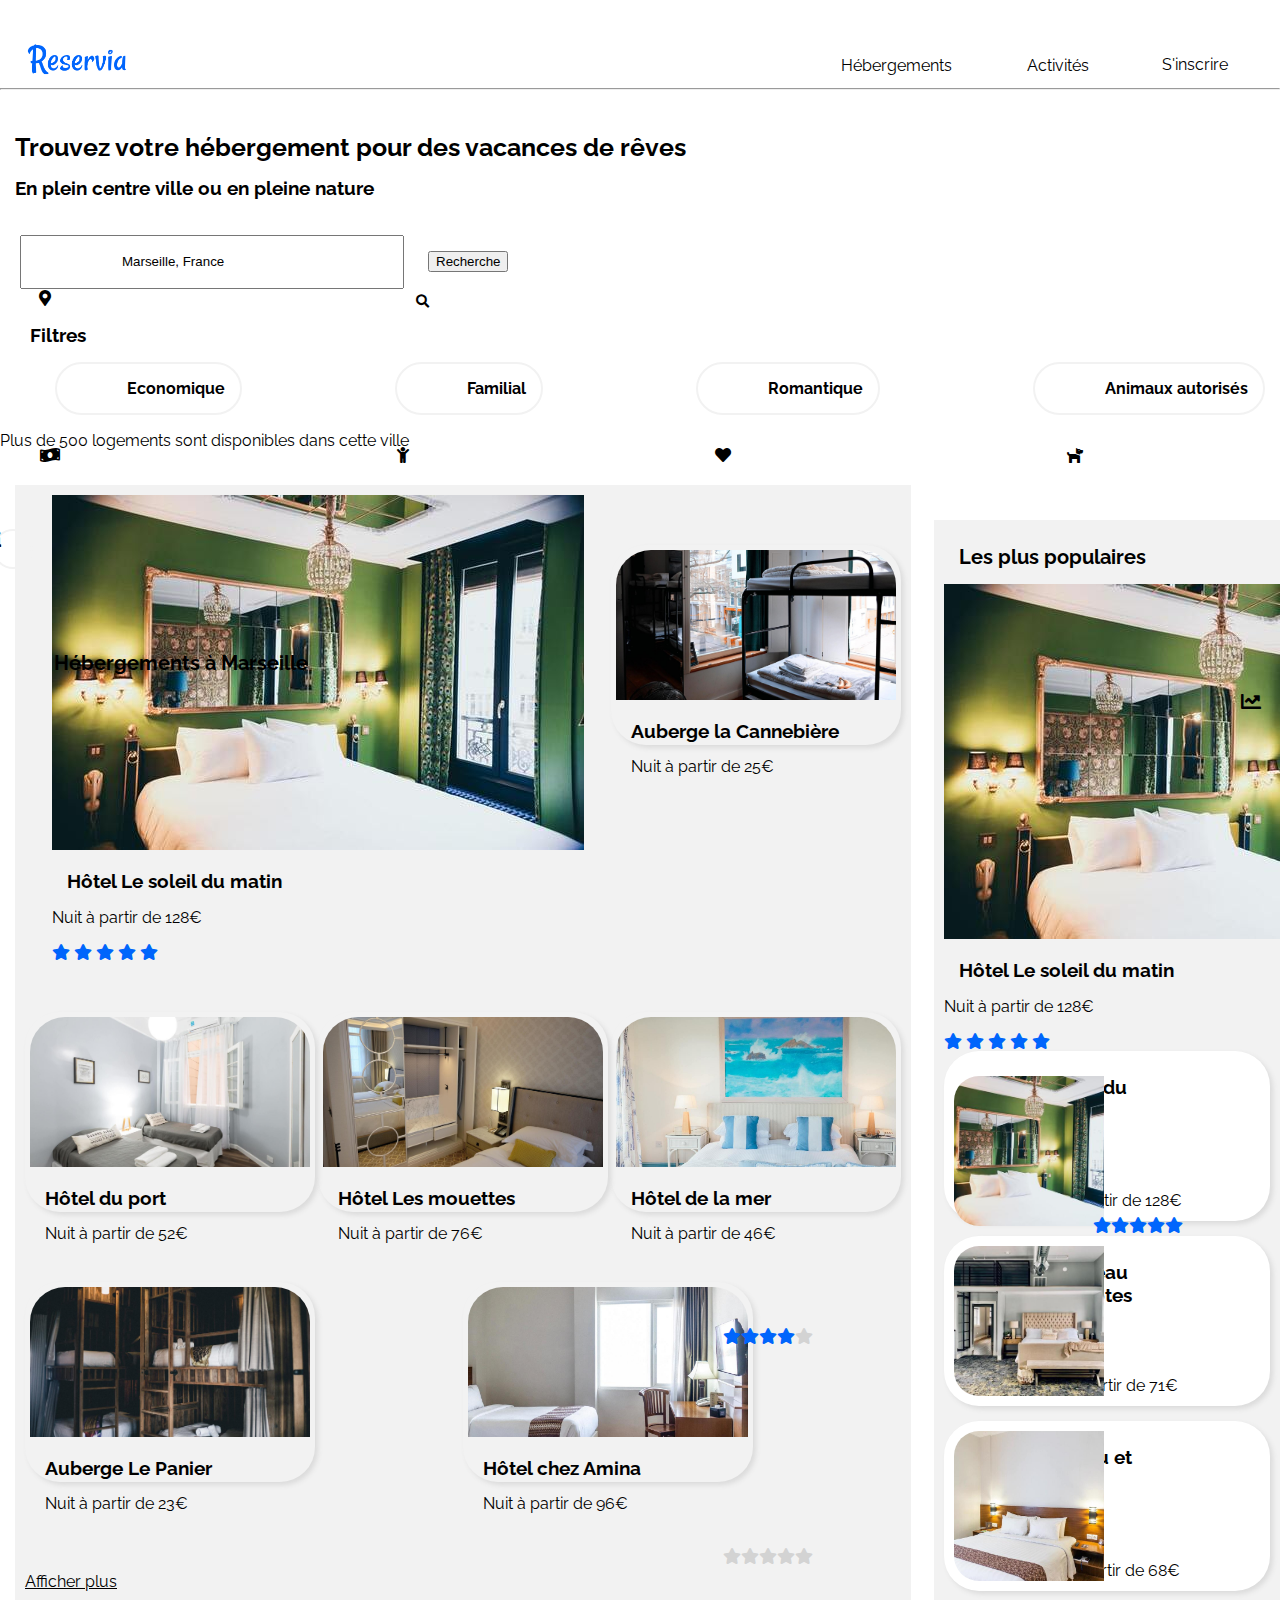
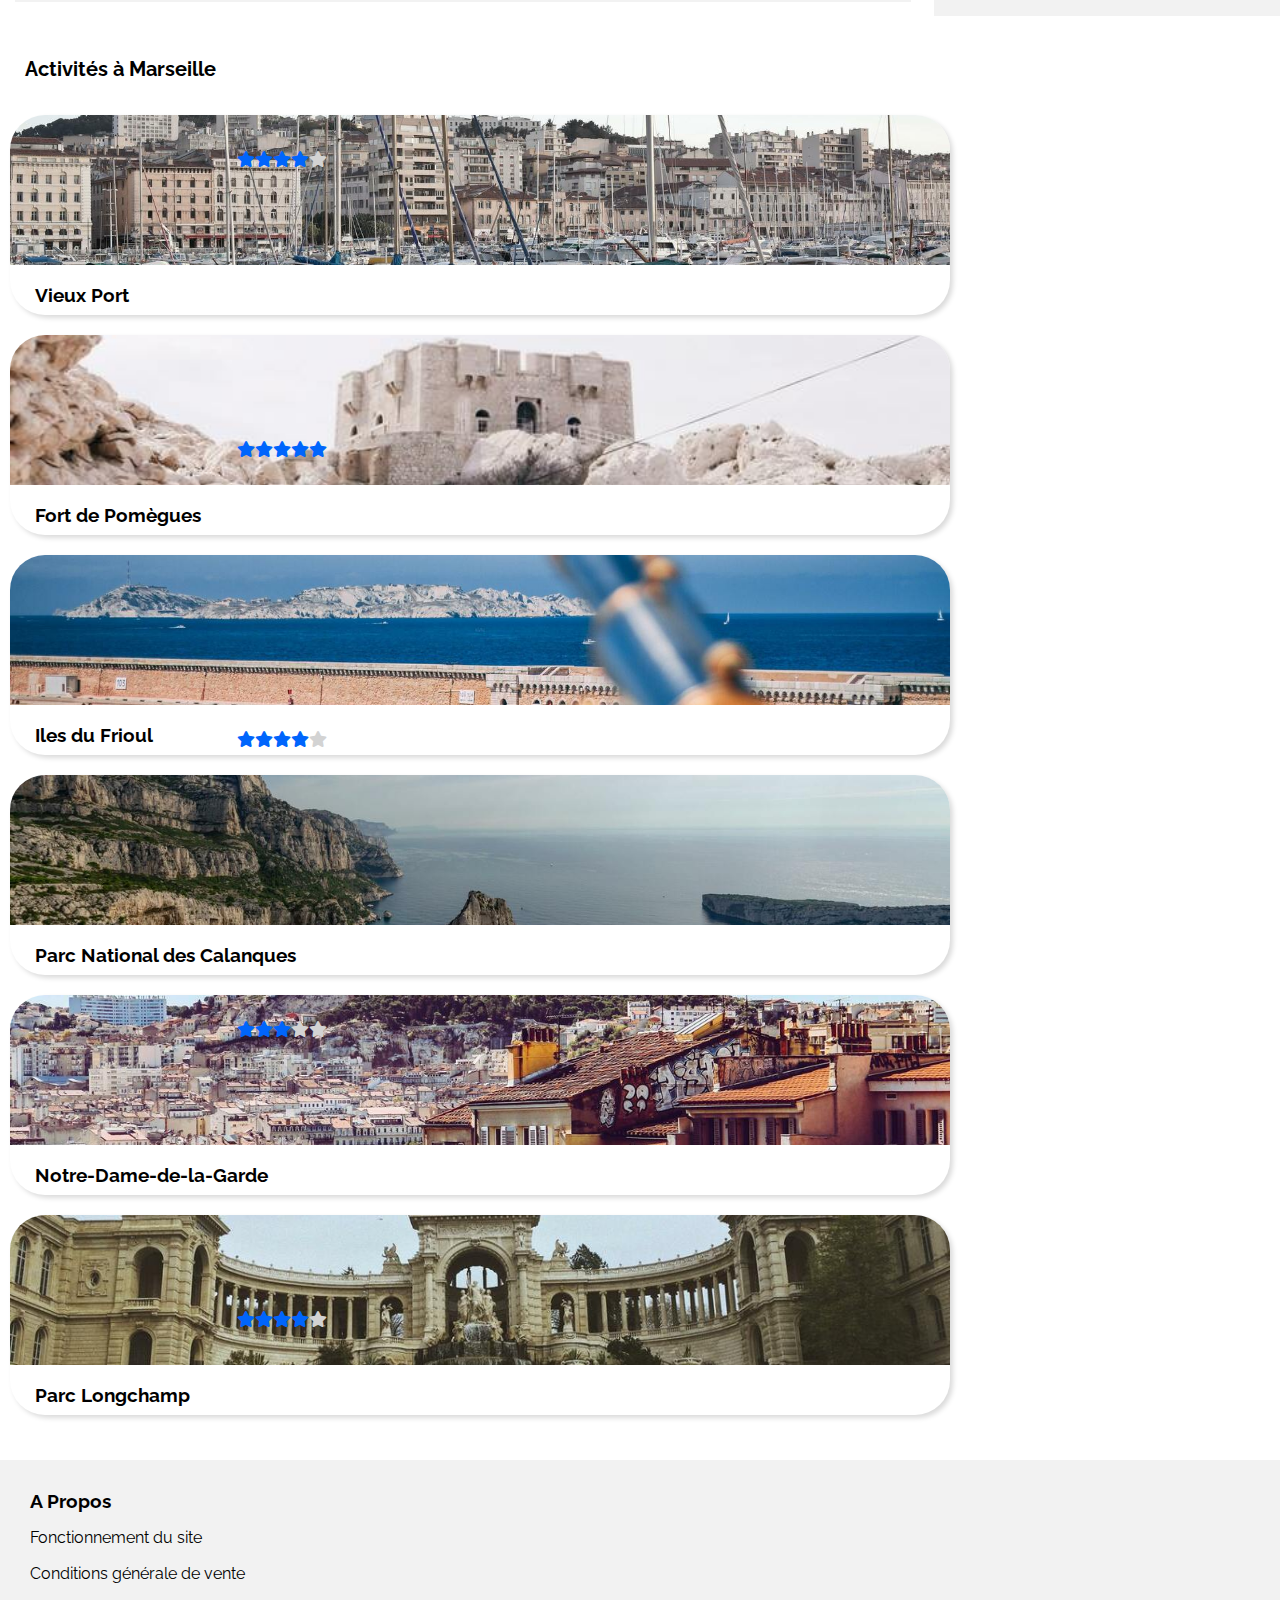
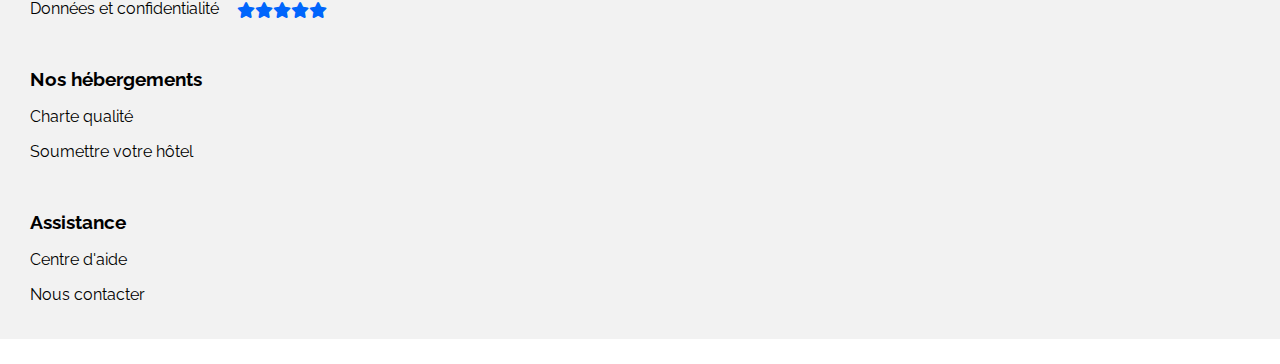
==== commit 41be3c3a: "ajout scores" ====
--- a/index-reservia.html
+++ b/index-reservia.html
@@ -1,214 +1,306 @@
 <!DOCTYPE html>
 <html lang="fr">
-<head>
-<meta charset="UTF-8">
-<title>Reservia</title>
-<link rel="stylesheet" href="main-reservia.css">
-<link rel="stylesheet" href="layout-reservia.css">
-<link rel="stylesheet" href="components-reservia.css">
-<link rel="stylesheet" href="theme-reservia.css">
-<meta name="viewport" content="width=device-width, initial-scale=1">
-<link rel="preconnect" href="https://fonts.gstatic.com">
-<link href="https://fonts.googleapis.com/css2?family=Raleway:ital,wght@0,100;0,200;0,300;0,400;1,100;1,200;1,300;1,400&display=swap" rel="stylesheet">
-<link rel="stylesheet" href="https://cdnjs.cloudflare.com/ajax/libs/font-awesome/5.13.1/css/all.min.css" />
-
-</head>
-
-<body>
-    
-    <header class="header"> 
-        <img class="icon" width="100" height="60" src="img-Logo/logo.png" alt="Reservia">
-        <a class="hidden" href="#"><strong>S'inscrire</strong></a>
-        <ul class="nav">
-            <li><a class="tete1" href="#accommodation">Hébergements</a></li>
-            <li><a class="tete2" href="#activity">Activités</a></li>
-            <li><a class="hide" href="#">S'inscrire</a></li>
-        </ul>
-        
+  <head>
+    <meta charset="UTF-8" />
+    <title>Reservia</title>
+    <link rel="stylesheet" href="main-reservia.css" />
+    <link rel="stylesheet" href="layout-reservia.css" />
+    <link rel="stylesheet" href="components-reservia.css" />
+    <link rel="stylesheet" href="theme-reservia.css" />
+    <link rel="stylesheet" href="search.css" />
+    <link rel="stylesheet" href="filter.css" />
+    <link rel="stylesheet" href="carte.css" />
+    <link rel="stylesheet" href="score.css" />
+    <meta name="viewport" content="width=device-width, initial-scale=1" />
+    <link rel="preconnect" href="https://fonts.gstatic.com" />
+    <link
+      href="https://fonts.googleapis.com/css2?family=Raleway:ital,wght@0,100;0,200;0,300;0,400;1,100;1,200;1,300;1,400&display=swap"
+      rel="stylesheet"
+    />
+    <link
+      rel="stylesheet"
+      href="https://cdnjs.cloudflare.com/ajax/libs/font-awesome/5.13.1/css/all.min.css"
+    />
+  </head>
+
+  <body>
+    <header class="header">
+      <img class="icon" width="100" src="img-Logo/logo.png" alt="Reservia" />
+      <a class="hidden" href="#"><strong>S'inscrire</strong></a>
+      <ul class="nav">
+        <li><a class="tete1" href="#accommodation">Hébergements</a></li>
+        <li><a class="tete2" href="#activity">Activités</a></li>
+        <li><a class="hide" href="#">S'inscrire</a></li>
+      </ul>
     </header>
-<hr>
-<br>
-<h1>Trouvez votre hébergement pour des vacances de rêves</h1>
-<h3>En plein centre ville ou en pleine nature</h3>
-<section class="recherche">
-    <div>
-    <i class="fas fa-map-marker-alt"> </i> <input type="search"  value="Marseille, France" > 
-    <i class="fas fa-search"> </i>
-</div>
-</section>
-
-<section class="filtres">
-   <h3><a href="#">Filtres</a></h3>
-   <ul> 
-   <li><i class="fas fa-money-bill-wave"> </i> Economique </li>
-    <li><i class="fas fa-child"> </i> Familial </li>
-    <li><i class="fas fa-heart"> </i>Romantique </li>
-    <li><i class="fas fa-dog"> </i> Animaux authorisés </li>
-</ul>
-</section>
-
-<section class="info">
-<i class="fas fa-info"> </i><br><p>Plus de 500 logements sont disponibles dans cette ville</p>
-</section>
-<main>
-    <section class="populaires">
-       <h2>Les plus populaires<i class="fas fa-chart-line"></i></h2>
-    
+    <hr />
+    <br />
+    <h1>Trouvez votre hébergement pour des vacances de rêves</h1>
+    <h3>En plein centre ville ou en pleine nature</h3>
+
+    <section class="recherche">
+      <form class="search">
+        <span class="map-icon"><i class="fas fa-map-marker-alt"> </i> </span>
+        <input type="text" value="Marseille, France" />
+        <button>
+          <span class="search-icon"><i class="fas fa-search"> </i></span
+          ><span class="search-text">Recherche</span>
+        </button>
+      </form>
+    </section>
+
+    <section class="filtres">
+      <h3><a href="#">Filtres</a></h3>
+      <!--
+      <ul>
+        <li><i class="fas fa-money-bill-wave"> </i> Economique</li>
+        <li><i class="fas fa-child"> </i> Familial</li>
+        <li><i class="fas fa-heart"> </i>Romantique</li>
+        <li><i class="fas fa-dog"> </i> Animaux authorisés</li>
+      </ul>
+    -->
+      <ul class="filter-container">
+        <li class="filter">
+          <span class="filter-icon"
+            ><i class="fas fa-money-bill-wave"> </i>
+          </span>
+          <span class="filter-text">Economique</span>
+        </li>
+        <li class="filter">
+          <span class="filter-icon"><i class="fas fa-child"> </i> </span>
+          <span class="filter-text">Familial</span>
+        </li>
+        <li class="filter">
+          <span class="filter-icon"><i class="fas fa-heart"> </i> </span>
+          <span class="filter-text">Romantique</span>
+        </li>
+        <li class="filter">
+          <span class="filter-icon"><i class="fas fa-dog"> </i> </span>
+          <span class="filter-text"> Animaux autorisés</span>
+        </li>
+      </ul>
+    </section>
+
+    <section class="info">
+      <span
+        ><i class="fas fa-info"> </i>
+        <p>Plus de 500 logements sont disponibles dans cette ville</p>
+      </span>
+    </section>
+    <main>
+      <section class="populaires">
+        <span
+          ><h2>Les plus populaires<i class="fas fa-chart-line"></i></h2
+        ></span>
+
+        <article class="card card-bordered">
+          <div class="card-image-container">
+            <img
+              src="img-H-S/hotel-soleil-du-matin.jpg"
+              alt="hotel-soleil-du-matin"
+            />
+          </div>
+          <div class="card-text">
+            <h3>Hôtel Le soleil du matin</h3>
+            <p>Nuit à partir de 128€</p>
+            <span class="score score-5">
+              <i class="fas fa-star"></i>
+              <i class="fas fa-star"></i>
+              <i class="fas fa-star"></i>
+              <i class="fas fa-star"></i>
+              <i class="fas fa-star"></i>
+            </span>
+          </div>
+        </article>
+
         <article class="col-1">
-         <img src="img-H-S/hotel-soleil-du-matin.jpg" alt="hotel-soleil-du-matin">
-         <h3>Hôtel Le soleil du <br>matin</h3><br><br><p>Nuit à partir de 128€</p> 
-        <div class="notesoleil">
-         <i class="fas fa-star"></i><i class="fas fa-star"></i><i class="fas fa-star"></i><i class="fas fa-star"></i><i class="fas fa-star"></i>
-        </div>
-        </article>
-       
-     <article class="col-1">
-         <img src="img-H-S/coeur-de-l'eau.jpg" alt="coeur-de-l'eau">
-         <h3>Au coeur de l'eau <br>Chambres d'hôtes</h3><br><br><p>Nuit à partir de 71€</p>
-         <div class="noteleau">
-            <i class="fas fa-star"></i><i class="fas fa-star"></i><i class="fas fa-star"></i><i class="fas fa-star"></i><i class="fas fa-star"></i>
-           </div>
-     </article>
-     
-     <article class="col-1">
-         <img src="img-H-S/hotel-bleu-blanc.jpg" alt="hotel-bleu-blanc">
-         <h3>Hôtel Tout bleu et<br> Blanc</h3><br><br><p>Nuit à partir de 68€</p>
-         <div class="notebleublanc">
-            <i class="fas fa-star"></i><i class="fas fa-star"></i><i class="fas fa-star"></i><i class="fas fa-star"></i><i class="fas fa-star"></i>
-           </div>
-     </article>
-   
-     </section>
-     
-
-<section class="hebergements" id="accommodation">
-    <h2 class="carteH">Hébergements à Marseille</h2>
-    <br>
-   <article class="col-2">
-    <img src="img-H-M/cannebiere.jpg" alt="Auberge la Cannebière">
-    <h3>Auberge la Cannebière</h3>
-    <p>Nuit à partir de 25€</p>
-    <div class="notecannebiere">
-        <i class="fas fa-star"></i><i class="fas fa-star"></i><i class="fas fa-star"></i><i class="fas fa-star"></i><i class="fas fa-star"></i>
-       </div>
-   </article>
-
-<article class="col-2">
-    <img src="img-H-M/port.jpg" alt="Hôtel du port">
-    <h3>Hôtel du port</h3>
-    <p>Nuit à partir de 52€</p>
-    <div class="noteport">
-        <i class="fas fa-star"></i><i class="fas fa-star"></i><i class="fas fa-star"></i><i class="fas fa-star"></i><i class="fas fa-star"></i>
-       </div>
-</article>
-
-
-<article class="col-2">
-
-    <img src="img-H-M/mouettes.jpg" alt="Hôtel Les mouettes">
-    <h3>Hôtel Les mouettes</h3>
-    <p>Nuit à partir de 76€</p>
-    <div class="notemouettes">
-        <i class="fas fa-star"></i><i class="fas fa-star"></i><i class="fas fa-star"></i><i class="fas fa-star"></i><i class="fas fa-star"></i>
-       </div>
-</article>
-
-
-<article class="col-2">
-    <img src="img-H-M/mer.jpg" alt="Hôtel de la mer">
-    <h3>Hôtel de la mer</h3>
-    <p>Nuit à partir de 46€</p>
-    <div class="notemer">
-        <i class="fas fa-star"></i><i class="fas fa-star"></i><i class="fas fa-star"></i><i class="fas fa-star"></i><i class="fas fa-star"></i>
-       </div>
-</article>
-
-<article class="col-2">
-    <img src="img-H-M/panier.jpg" alt="Auberge Le Panier">
-    <h3>Auberge Le Panier</h3>
-    <p>Nuit à partir de 23€</p>
-    <div class="notepanier">
-        <i class="fas fa-star"></i><i class="fas fa-star"></i><i class="fas fa-star"></i><i class="fas fa-star"></i><i class="fas fa-star"></i>
-       </div>
-</article>
-
-
-<article class="col-2">
-    <img src="img-H-M/amina.jpg" alt="Hôtel chez Amina">
-    <h3>Hôtel chez Amina</h3>
-    <p>Nuit à partir de 96€</p>
-    <div class="noteamina">
-        <i class="fas fa-star"></i><i class="fas fa-star"></i><i class="fas fa-star"></i><i class="fas fa-star"></i><i class="fas fa-star"></i>
-       </div>
-</article>
-
-<br>
-<a class="afficher" href="#">Afficher plus</a>
-
-</section>
-
-
-<section class="activites" id="activity">
-<h2 class="carteA">Activités à Marseille</h2>
-<br>
-
-<article class="col-3">
-    <img src="img-A-M/port.jpg" alt="Vieux Port">
-    <h3>Vieux Port</h3>
-</article>
-
-<article class="col-3">
-    <img src="img-A-M/pomegues.jpg" alt="Fort de Pomègues">
-    <h3>Fort de Pomègues</h3>
-</article>
-
-<article class="col-3">
-    <img src="img-A-M/frioul.jpg" alt="Iles du Frioul">
-    <h3>Iles du Frioul</h3>
-</article>
-
-<article class="col-3">
-    <img src="img-A-M/calanque.jpg" alt="Parc National des Calanques">
-    <h3>Parc National des Calanques</h3>
-</article>
-
-<article class="col-3">
-    <img src="img-A-M/notredame.jpg" alt="Notre-Dame-de-la-Garde">
-    <h3>Notre-Dame-de-la-Garde</h3>
-</article>
-
-<article class="col-3">
-<img src="img-A-M/longchamp.jpg" alt="Parc Longchamp">
-<h3>Parc Longchamp</h3>
-</article>
-
-</section>
-
-</main>
-
-<footer class="footer">
-    <h3>A Propos</h3>
-    <p>Fonctionnement du site</p>
-    <p>Conditions générale de vente</p>
-    <p>Données et confidentialité</p>
-    <br>
-
-    <h3>Nos hébergements</h3>
-    <p>Charte qualité</p>
-    <p>Soumettre votre hôtel</p>
-    <br>
-    <h3>Assistance</h3>
-    <p>Centre d'aide</p>
-    <p>Nous contacter</p>
-    <br>
-    
-</footer>
-
-
-
-</body>
-
-
-
-
-</html>+          <div class="carte-populaire">
+            <img
+              src="img-H-S/hotel-soleil-du-matin.jpg"
+              alt="hotel-soleil-du-matin"
+            />
+            <h3>Hôtel Le soleil du <br />matin</h3>
+            <br /><br />
+            <p>Nuit à partir de 128€</p>
+            <span class="notesoleil">
+              <i class="fas fa-star"></i><i class="fas fa-star"></i
+              ><i class="fas fa-star"></i><i class="fas fa-star"></i
+              ><i class="fas fa-star"></i>
+            </span>
+          </div>
+        </article>
+
+        <article class="col-1">
+          <img src="img-H-S/coeur-de-l'eau.jpg" alt="coeur-de-l'eau" />
+          <h3>Au coeur de l'eau <br />Chambres d'hôtes</h3>
+          <br /><br />
+          <p>Nuit à partir de 71€</p>
+          <span class="noteleau">
+            <i class="fas fa-star"></i><i class="fas fa-star"></i
+            ><i class="fas fa-star"></i><i class="fas fa-star"></i
+            ><i class="fas fa-star"></i>
+          </span>
+        </article>
+
+        <article class="col-1">
+          <img src="img-H-S/hotel-bleu-blanc.jpg" alt="hotel-bleu-blanc" />
+          <h3>
+            Hôtel Tout bleu et<br />
+            Blanc
+          </h3>
+          <br /><br />
+          <p>Nuit à partir de 68€</p>
+          <span class="notebleublanc">
+            <i class="fas fa-star"></i><i class="fas fa-star"></i
+            ><i class="fas fa-star"></i><i class="fas fa-star"></i
+            ><i class="fas fa-star"></i>
+          </span>
+        </article>
+      </section>
+
+      <section class="hebergements" id="accommodation">
+        <h2 class="carteH">Hébergements à Marseille</h2>
+        <br />
+        <article class="card card-vertical">
+          <div class="card-image-container">
+            <img
+              src="img-H-S/hotel-soleil-du-matin.jpg"
+              alt="hotel-soleil-du-matin"
+            />
+          </div>
+          <div class="card-text">
+            <h3>Hôtel Le soleil du matin</h3>
+            <p>Nuit à partir de 128€</p>
+            <span class="score-5">
+              <i class="fas fa-star"></i>
+              <i class="fas fa-star"></i>
+              <i class="fas fa-star"></i>
+              <i class="fas fa-star"></i>
+              <i class="fas fa-star"></i>
+            </span>
+          </div>
+        </article>
+        <article class="col-2">
+          <img src="img-H-M/cannebiere.jpg" alt="Auberge la Cannebière" />
+          <h3>Auberge la Cannebière</h3>
+          <p>Nuit à partir de 25€</p>
+          <span class="notecannebiere">
+            <i class="fas fa-star"></i><i class="fas fa-star"></i
+            ><i class="fas fa-star"></i><i class="fas fa-star"></i
+            ><i class="fas fa-star"></i>
+          </span>
+        </article>
+
+        <article class="col-2">
+          <img src="img-H-M/port.jpg" alt="Hôtel du port" />
+          <h3>Hôtel du port</h3>
+          <p>Nuit à partir de 52€</p>
+          <span class="noteport">
+            <i class="fas fa-star"></i><i class="fas fa-star"></i
+            ><i class="fas fa-star"></i><i class="fas fa-star"></i
+            ><i class="fas fa-star"></i>
+          </span>
+        </article>
+
+        <article class="col-2">
+          <img src="img-H-M/mouettes.jpg" alt="Hôtel Les mouettes" />
+          <h3>Hôtel Les mouettes</h3>
+          <p>Nuit à partir de 76€</p>
+          <span class="notemouettes">
+            <i class="fas fa-star"></i><i class="fas fa-star"></i
+            ><i class="fas fa-star"></i><i class="fas fa-star"></i
+            ><i class="fas fa-star"></i>
+          </span>
+        </article>
+
+        <article class="col-2">
+          <img src="img-H-M/mer.jpg" alt="Hôtel de la mer" />
+          <h3>Hôtel de la mer</h3>
+          <p>Nuit à partir de 46€</p>
+          <span class="notemer">
+            <i class="fas fa-star"></i><i class="fas fa-star"></i
+            ><i class="fas fa-star"></i><i class="fas fa-star"></i
+            ><i class="fas fa-star"></i>
+          </span>
+        </article>
+
+        <article class="col-2">
+          <img src="img-H-M/panier.jpg" alt="Auberge Le Panier" />
+          <h3>Auberge Le Panier</h3>
+          <p>Nuit à partir de 23€</p>
+          <span class="notepanier">
+            <i class="fas fa-star"></i><i class="fas fa-star"></i
+            ><i class="fas fa-star"></i><i class="fas fa-star"></i
+            ><i class="fas fa-star"></i>
+          </span>
+        </article>
+
+        <article class="col-2">
+          <img src="img-H-M/amina.jpg" alt="Hôtel chez Amina" />
+          <h3>Hôtel chez Amina</h3>
+          <p>Nuit à partir de 96€</p>
+          <span class="noteamina">
+            <i class="fas fa-star"></i><i class="fas fa-star"></i
+            ><i class="fas fa-star"></i><i class="fas fa-star"></i
+            ><i class="fas fa-star"></i>
+          </span>
+        </article>
+
+        <br />
+        <a class="afficher" href="#">Afficher plus</a>
+      </section>
+
+      <section class="activites" id="activity">
+        <h2 class="carteA">Activités à Marseille</h2>
+        <br />
+
+        <article class="col-3">
+          <img src="img-A-M/port.jpg" alt="Vieux Port" />
+          <h3>Vieux Port</h3>
+        </article>
+
+        <article class="col-3">
+          <img src="img-A-M/pomegues.jpg" alt="Fort de Pomègues" />
+          <h3>Fort de Pomègues</h3>
+        </article>
+
+        <article class="col-3">
+          <img src="img-A-M/frioul.jpg" alt="Iles du Frioul" />
+          <h3>Iles du Frioul</h3>
+        </article>
+
+        <article class="col-3">
+          <img src="img-A-M/calanque.jpg" alt="Parc National des Calanques" />
+          <h3>Parc National des Calanques</h3>
+        </article>
+
+        <article class="col-3">
+          <img src="img-A-M/notredame.jpg" alt="Notre-Dame-de-la-Garde" />
+          <h3>Notre-Dame-de-la-Garde</h3>
+        </article>
+
+        <article class="col-3">
+          <img src="img-A-M/longchamp.jpg" alt="Parc Longchamp" />
+          <h3>Parc Longchamp</h3>
+        </article>
+      </section>
+    </main>
+
+    <footer class="footer">
+      <h3>A Propos</h3>
+      <p>Fonctionnement du site</p>
+      <p>Conditions générale de vente</p>
+      <p>Données et confidentialité</p>
+      <br />
+
+      <h3>Nos hébergements</h3>
+      <p>Charte qualité</p>
+      <p>Soumettre votre hôtel</p>
+      <br />
+      <h3>Assistance</h3>
+      <p>Centre d'aide</p>
+      <p>Nous contacter</p>
+      <br />
+    </footer>
+  </body>
+</html>
--- a/layout-reservia.css
+++ b/layout-reservia.css
@@ -1,7 +1,7 @@
 /* CSS Layout */
 
 .header {
-  margin: 15px;
+  margin: 8px 20px 50px 15px;
   position: relative;
   display: flex;
   flex-wrap: wrap;
@@ -32,41 +32,37 @@
   display: none;
 }
 
-.fa-map-marker-alt {
-  position: absolute;
-  top: 54.7%;
-  left: 13%;
-  transform: translate(-50%, -50%);
-}
-.fa-map-marker-alt {
-  padding: 18px 20px;
-  width: 60px;
-  height: 60px;
-}
-
-.fa-search {
-  position: absolute;
-  top: 54.7%;
-  left: 365px;
-  transform: translate(-50%, -50%);
-}
-.fa-search {
-  padding: 16px 18px;
-  width: 60px;
-  height: 60px;
-}
-
-.recherche input {
-  width: 100%;
-  margin: 20px;
-  padding: 19px;
-  padding-left: 100px;
+.hidden {
+  position: absolute;
+  top: 52.7%;
+  left: 90%;
+  transform: translate(-50%, -50%);
+}
+.tete1 {
+  position: absolute;
+  top: 108%;
+  left: 18%;
+  transform: translate(-50%, -50%);
+  padding-top: 50px;
+}
+
+.tete2 {
+  position: absolute;
+  top: 108%;
+  left: 83%;
+  transform: translate(-50%, -50%);
+  padding-top: 50px;
 }
 
 .fa-info {
-  padding: 1px;
-  margin: 15px;
-}
+  display: flex;
+  align-items: center;
+  justify-content: center;
+  border-radius: 100%;
+  height: 40px;
+  width: 40px;
+}
+
 .fa-chart-line {
   margin-left: 150px;
 }
@@ -77,80 +73,9 @@
   margin: 15px;
 }
 
-.filtres li {
-  padding: 15px 10px 15px 53px;
-  margin: 5px;
-  margin-bottom: 10px;
-}
-
-.fa-money-bill-wave {
-  position: absolute;
-  top: 75%;
-  left: 20.7%;
-  transform: translate(-50%, -50%);
-}
-.fa-money-bill-wave {
-  padding: 15px 10px;
-  width: 50px;
-  height: 53px;
-}
-.fa-child {
-  position: absolute;
-  top: 75%;
-  left: 67%;
-  transform: translate(-50%, -50%);
-}
-.fa-child {
-  padding: 15px 17px;
-  width: 50px;
-  height: 53px;
-}
-
-.fa-heart {
-  position: absolute;
-  top: 85.5%;
-  left: 21.7%;
-  transform: translate(-50%, -50%);
-}
-.fa-heart {
-  padding: 15px 13px;
-  width: 50px;
-  height: 53px;
-}
-
-.fa-dog {
-  position: absolute;
-  top: 95.5%;
-  left: 21.7%;
-  transform: translate(-50%, -50%);
-}
-
-.fa-dog {
-  padding: 14px 13px;
-  width: 50px;
-  height: 53px;
-}
-
-.fa-info {
-  position: absolute;
-  top: 110%;
-  left: 3%;
-  transform: translate(-50%, -50%);
-}
-.fa-info {
-  padding: 4px 10px;
-}
-
-.info {
-  margin: 20px;
-}
-.info p {
-  margin-left: 30px;
-}
-
 .fa-chart-line {
   position: absolute;
-  top: 125%;
+  top: 119%;
   left: 50%;
   transform: translate(-50%, -50%);
 }
@@ -160,7 +85,7 @@
 .populaires {
   width: 100%;
   margin-top: 35px;
-  padding: 5px;
+  padding: 10px;
 }
 .col-1 {
   width: 100%;
@@ -169,7 +94,6 @@
   padding-bottom: 2px;
   margin-bottom: 15px;
 }
-
 .col-1 img {
   position: absolute;
   object-fit: cover;
@@ -177,40 +101,103 @@
   height: 150px;
 }
 
-.col-1 h3 {
-  float: right;
-  padding: 5px 10px 10px 10px;
-}
-.col-1 p {
-  float: right;
-  padding: 0px 40px 10px 20px;
-  margin-top: auto;
-}
+.col-1:hover {
+  color: #0065fc;
+  transform: scale(1, 1.2);
+}
+
+.notesoleil {
+  position: relative;
+  top: 145%;
+  left: 60%;
+  transform: translate(-50%, -50%);
+}
+
+
+
+.noteleau {
+  position: absolute;
+  top: 173%;
+  left: 60%;
+  transform: translate(-50%, -50%);
+}
+
+.notebleublanc {
+  position: absolute;
+  top: 1337px;
+  left: 60%;
+  transform: translate(-50%, -50%);
+}
+
 /* hebergements */
 
 .hebergements {
   width: 100%;
   margin-top: 35px;
-  padding: 20px;
+  padding: 10px;
 }
 
 .col-2 {
   width: 100%;
-  height: 250px;
+  height: 270px;
   margin-bottom: 20px;
   padding: 5px;
 }
+.col-2:hover {
+  color: #0065fc;
+  transform: scale(1, 1.2);
+}
 
 .col-2 img {
   height: 150px;
   width: 100%;
   object-fit: cover;
 }
-.col-2 h3 {
-  padding-left: 10px;
-}
+
 .col-2 p {
-  padding-left: 22px;
+  padding-left: 15px;
+}
+
+.notecannebiere {
+  position: absolute;
+  top: 1760px;
+  left: 22%;
+  transform: translate(-50%, -50%);
+}
+
+.noteport {
+  position: absolute;
+  top: 2050px;
+  left: 22%;
+  transform: translate(-50%, -50%);
+}
+
+.notemouettes {
+  position: absolute;
+  top: 2340px;
+  left: 22%;
+  transform: translate(-50%, -50%);
+}
+
+.notemer {
+  position: absolute;
+  top: 2630px;
+  left: 22%;
+  transform: translate(-50%, -50%);
+}
+
+.notepanier {
+  position: absolute;
+  top: 2920px;
+  left: 22%;
+  transform: translate(-50%, -50%);
+}
+
+.noteamina {
+  position: absolute;
+  top: 3211px;
+  left: 22%;
+  transform: translate(-50%, -50%);
 }
 
 /* activités*/
@@ -218,13 +205,17 @@
 .activites {
   width: 100%;
   margin-top: 35px;
-  padding: 20px;
+  padding: 10px;
 }
 
 .col-3 {
   width: 100%;
   height: 200px;
   margin-bottom: 20px;
+}
+.col-3:hover {
+  color: #0065fc;
+  transform: scale(1, 1.2);
 }
 
 .col-3 img {
@@ -243,6 +234,7 @@
   margin-top: 15px;
   padding-top: 15px;
   padding-left: 15px;
+  margin-bottom: 25px;
 }
 .footer p {
   padding-left: 15px;
@@ -252,9 +244,35 @@
 }
 
 @media screen and (min-width: 960px) {
+  .icon {
+    position: absolute;
+    top: 170%;
+    left: 5%;
+    transform: translate(-50%, -50%);
+  }
+  .tete1 {
+    position: absolute;
+    top: 110%;
+    left: 72%;
+    transform: translate(-50%, -50%);
+  }
+
+  .tete2 {
+    position: absolute;
+    top: 110%;
+    left: 85%;
+    transform: translate(-50%, -50%);
+  }
+  .hide {
+    position: absolute;
+    top: 190%;
+    left: 96%;
+    transform: translate(-50%, -50%);
+  }
+
   .nav {
     display: flex;
-    align-items: flex-end;
+    flex-direction: row;
     justify-content: flex-end;
   }
   .nav a {
@@ -272,16 +290,101 @@
   .hide {
     display: revert;
   }
+
+  /* recherche */
+
+  .recherche input {
+    width: 30%;
+    margin: 20px;
+    padding: 17.5px;
+    padding-left: 100px;
+  }
+
+  .fa-map-marker-alt {
+    position: absolute;
+    top: 33.5%;
+    left: 3.5%;
+    transform: translate(-50%, -50%);
+  }
+  .fa-map-marker-alt {
+    padding: 18px 20px;
+    width: 60px;
+    height: 60px;
+  }
+
+  .fa-search {
+    position: absolute;
+    top: 33.5%;
+    left: 422px;
+    transform: translate(-50%, -50%);
+  }
+
+  /* Filtres*/
+
+  .filtres ul {
+    display: flex;
+    flex-direction: row;
+    justify-content: space-between;
+  }
+
+  .filtres li {
+    padding: 15px 15px 15px 70px;
+  }
+  .fa-money-bill-wave {
+    position: absolute;
+    top: 50.5%;
+    left: 3.9%;
+    transform: translate(-50%, -50%);
+  }
+  .fa-child {
+    position: absolute;
+    top: 50.5%;
+    left: 31.5%;
+    transform: translate(-50%, -50%);
+  }
+
+  .fa-heart {
+    position: absolute;
+    top: 50.5%;
+    left: 56.5%;
+    transform: translate(-50%, -50%);
+  }
+  .fa-dog {
+    position: absolute;
+    top: 50.5%;
+    left: 84%;
+    transform: translate(-50%, -50%);
+  }
+
+  .fa-info {
+    position: absolute;
+    top: 61%;
+    left: 1%;
+    transform: translate(-50%, -50%);
+  }
+  .fa-chart-line {
+    position: absolute;
+    top: 78%;
+    left: 86%;
+    transform: translate(-50%, -50%);
+  }
+
+  /* populaires*/
+
   .populaires {
     width: 27%;
     float: right;
   }
+
+  /* hebergements*/
+
   .hebergements {
     display: flex;
     flex-wrap: wrap;
-    justify-content: space-around;
+    justify-content: space-between;
     width: 70%;
-    max-height: 630px;
+
+    margin-left: 15px;
   }
   .hebergements a {
     margin-top: 70px;
@@ -290,14 +393,14 @@
   .carteH {
     padding: 15px;
     position: absolute;
-    top: 65%;
+    top: 72%;
     left: 13%;
     transform: translate(-50%, -50%);
   }
 
   .col-2 {
-    width: 230px;
-    height: 190px;
+    width: 290px;
+    height: 200px;
     margin-top: 50px;
   }
 
--- a/components-reservia.css
+++ b/components-reservia.css
@@ -1,29 +1,11 @@
 /* CSS Components */
 
-.fa-map-marker-alt {
-  border-radius: 20px;
-  border-bottom-right-radius: 0px;
-  border-top-right-radius: 0px;
-}
-.fa-search {
-  border-radius: 20px;
-}
-.recherche input {
-  border: 2px solid #f2f2f2;
-  border-radius: 20px;
-}
 .fa-info {
   border: 2px solid #f2f2f2;
   border-radius: 20px;
 }
 
 /* filtres */
-
-.filtres ul {
-  display: flex;
-  flex-wrap: wrap;
-  justify-content: space-between;
-}
 
 .filtres li {
   border: 2px solid #f2f2f2;
--- a/theme-reservia.css
+++ b/theme-reservia.css
@@ -29,71 +29,32 @@
 }
 
 .nav a {
-  color: #0065fc;
+  color: #000;
 }
-.hidden {
+
+.nav a:hover {
   color: #0065fc;
 }
 
-.fa-map-marker-alt {
-  font-size: 23px;
-  background-color: #f2f2f2;
-}
-
-.fa-search {
-  font-size: 23px;
-  color: #fff;
-  background-color: #0065fc;
-}
-.recherche input {
-  font-size: 18px;
-}
-.recherche input:hover {
-  background-color: red;
+.hidden {
+  color: #0065fc;
 }
 
 /* filtres */
 
 .filtres a {
-  color: #0065fc;
+  color: #000;
 }
 
 .filtres a:hover {
-  background-color: yellow;
+  color: #0065fc;
 }
 
 .filtres li {
   font-weight: bold;
 }
 
-.fa-money-bill-wave {
-  font-size: 23px;
-  color: #0065fc;
-  background-color: #deebff;
-}
 
-.fa-child {
-  font-size: 23px;
-  color: #0065fc;
-  background-color: #deebff;
-}
-
-.fa-heart {
-  font-size: 23px;
-  color: #0065fc;
-  background-color: #deebff;
-}
-
-.fa-dog {
-  font-size: 23px;
-  color: #0065fc;
-  background-color: #deebff;
-}
-
-.fa-info {
-  font-size: 16px;
-  color: #0065fc;
-}
 
 /* populaires */
 
@@ -105,7 +66,85 @@
   background-color: #fff;
 }
 
+.notesoleil {
+  color: lightgrey;
+  display: inline-block;
+}
+.notesoleil > :nth-child(-n + 5) {
+  color: #0065fc;
+}
+
+.noteleau {
+  color: lightgrey;
+  display: inline-block;
+}
+
+.notebleublanc {
+  color: lightgrey;
+  display: inline-block;
+}
+.notebleublanc :nth-child(-n + 4) {
+  color: #0065fc;
+}
+
 /* hebergements */
+
+.afficher {
+  color: #000;
+}
+
+.afficher:hover {
+  color: #0065fc;
+}
+
+.notecannebiere {
+  color: lightgrey;
+  display: inline-block;
+}
+.notecannebiere :nth-child(-n + 4) {
+  color: #0065fc;
+}
+
+.noteport {
+  color: lightgrey;
+  display: inline-block;
+}
+
+.noteport :nth-child(-n + 5) {
+  color: #0065fc;
+}
+
+.notemouettes {
+  color: lightgrey;
+  display: inline-block;
+}
+.notemouettes :nth-child(-n + 4) {
+  color: #0065fc;
+}
+
+.notemer {
+  color: lightgrey;
+  display: inline-block;
+}
+.notemer :nth-child(-n + 3) {
+  color: #0065fc;
+}
+
+.notepanier {
+  color: lightgrey;
+  display: inline-block;
+}
+.notepanier :nth-child(-n + 4) {
+  color: #0065fc;
+}
+
+.noteamina {
+  color: lightgrey;
+  display: inline-block;
+}
+.noteamina :nth-child(-n + 5) {
+  color: #0065fc;
+}
 
 /* activités*/
 
@@ -116,13 +155,10 @@
 }
 
 @media screen and (min-width: 600px) {
-  body {
-    background-color: yellow;
-  }
 }
 
 @media screen and (min-width: 960px) {
-  body {
-    background-color: green;
+  .hebergements {
+    background-color: #f2f2f2;
   }
 }
--- a/score.css
+++ b/score.css
@@ -0,0 +1,23 @@
+.score {
+  color: lightgray;
+}
+
+.score-1 :first-child {
+  color: #0065fc;
+}
+
+.score-2 :nth-child(-n + 2) {
+  color: #0065fc;
+}
+
+.score-3 :nth-child(-n + 3) {
+  color: #0065fc;
+}
+
+.score-4 :nth-child(-n + 4) {
+  color: #0065fc;
+}
+
+.score-5 {
+  color: #0065fc;
+}
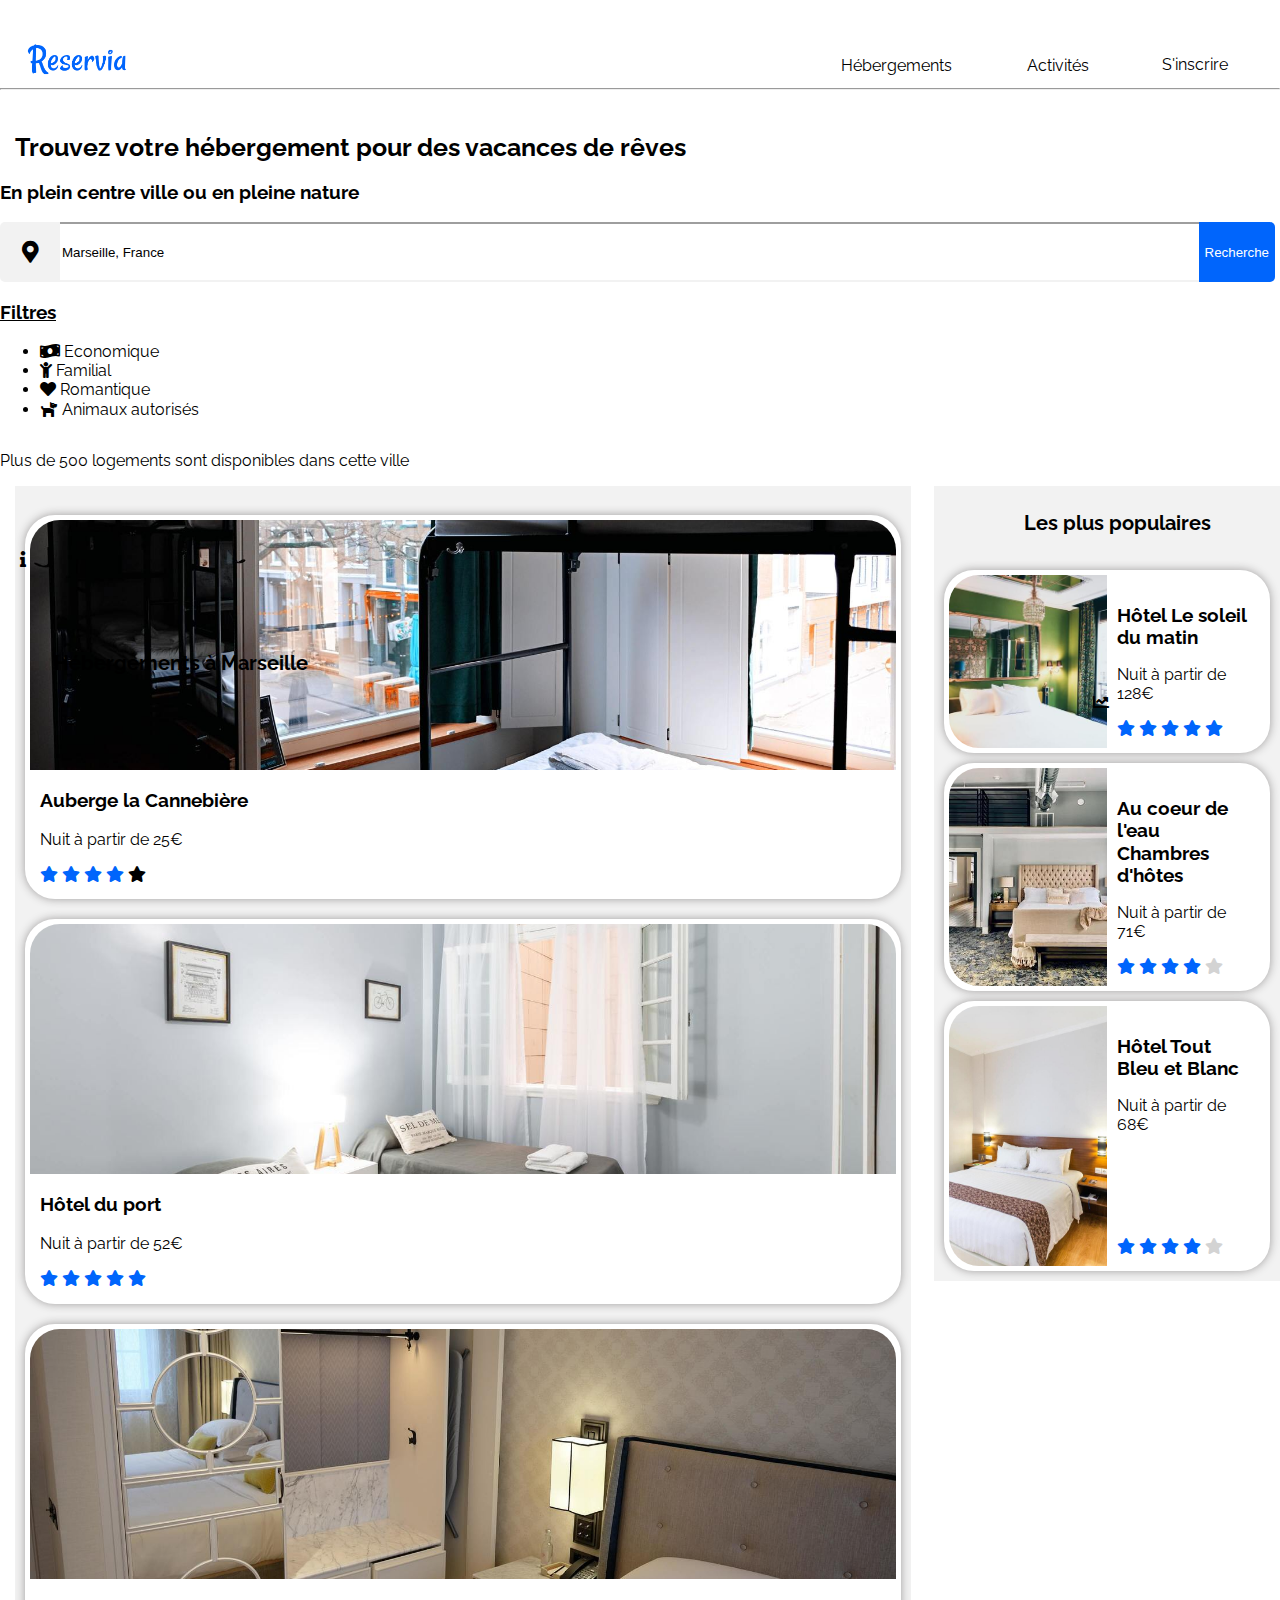
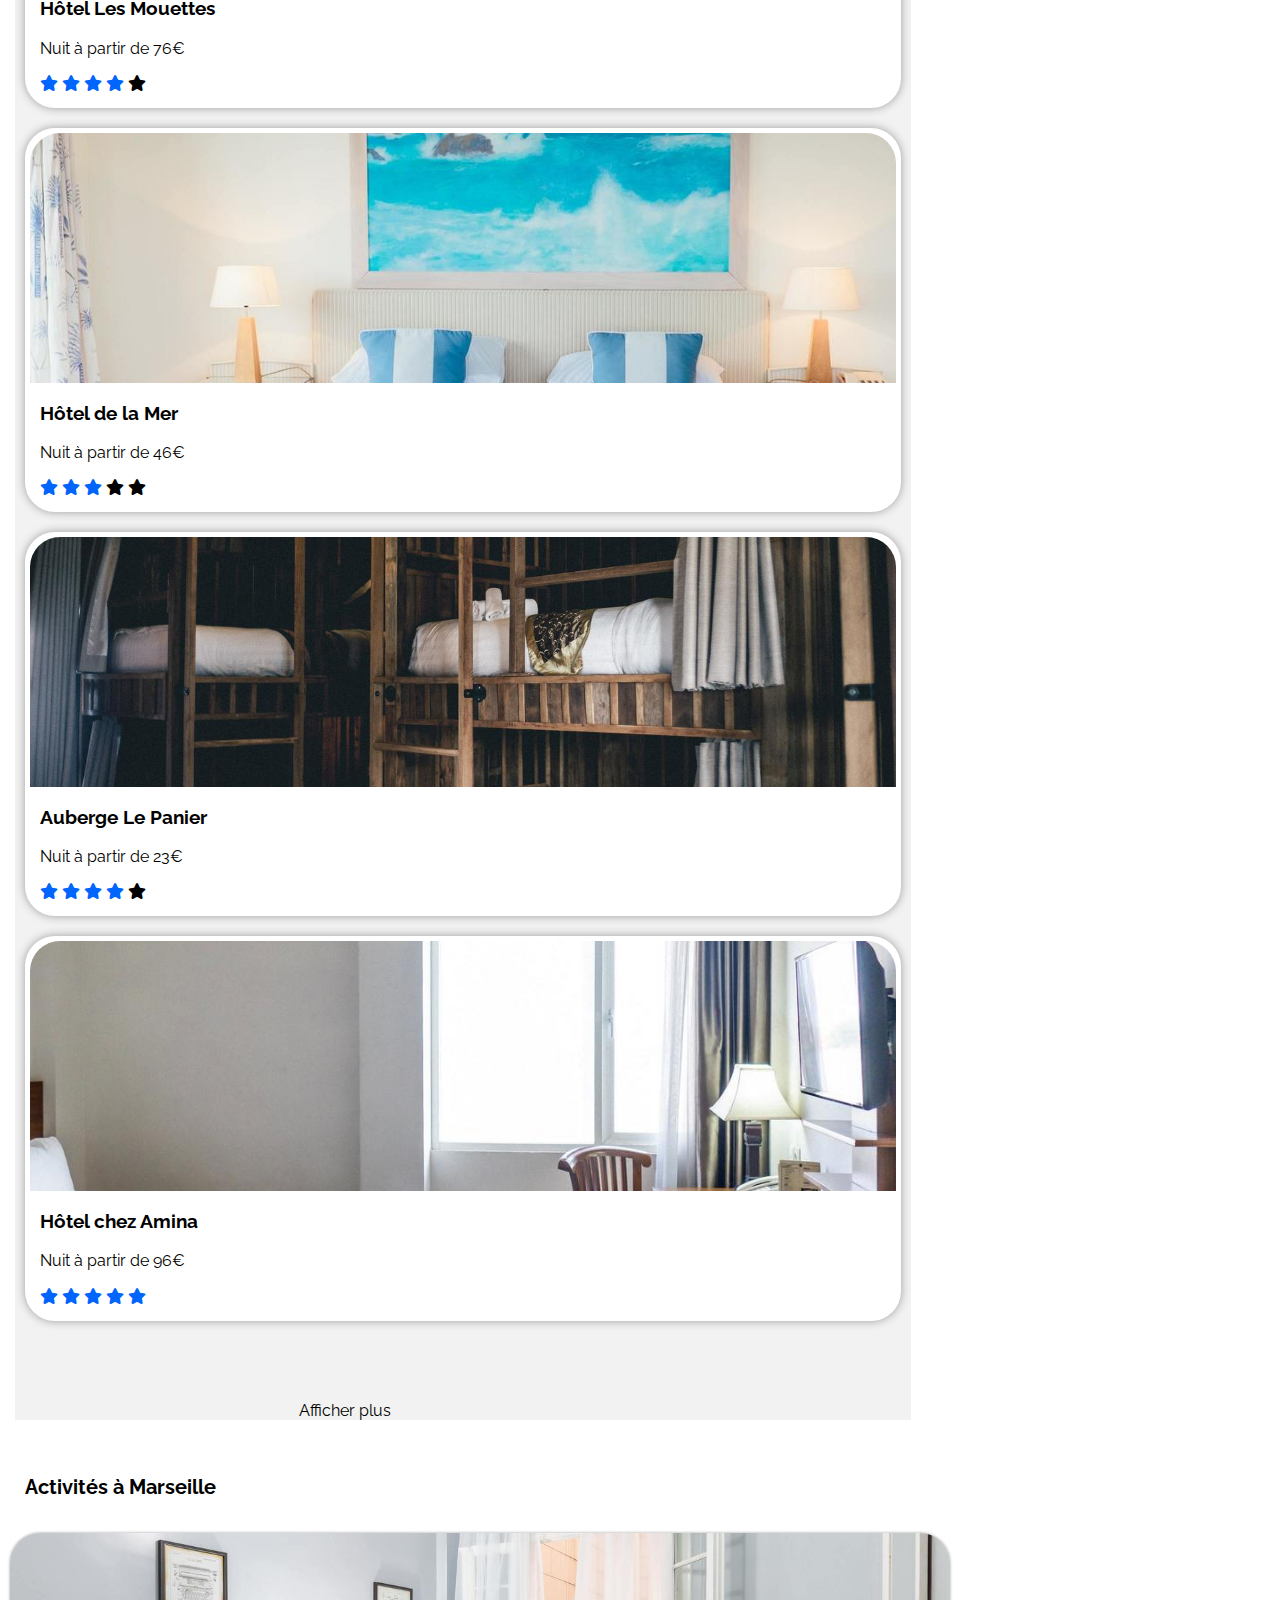
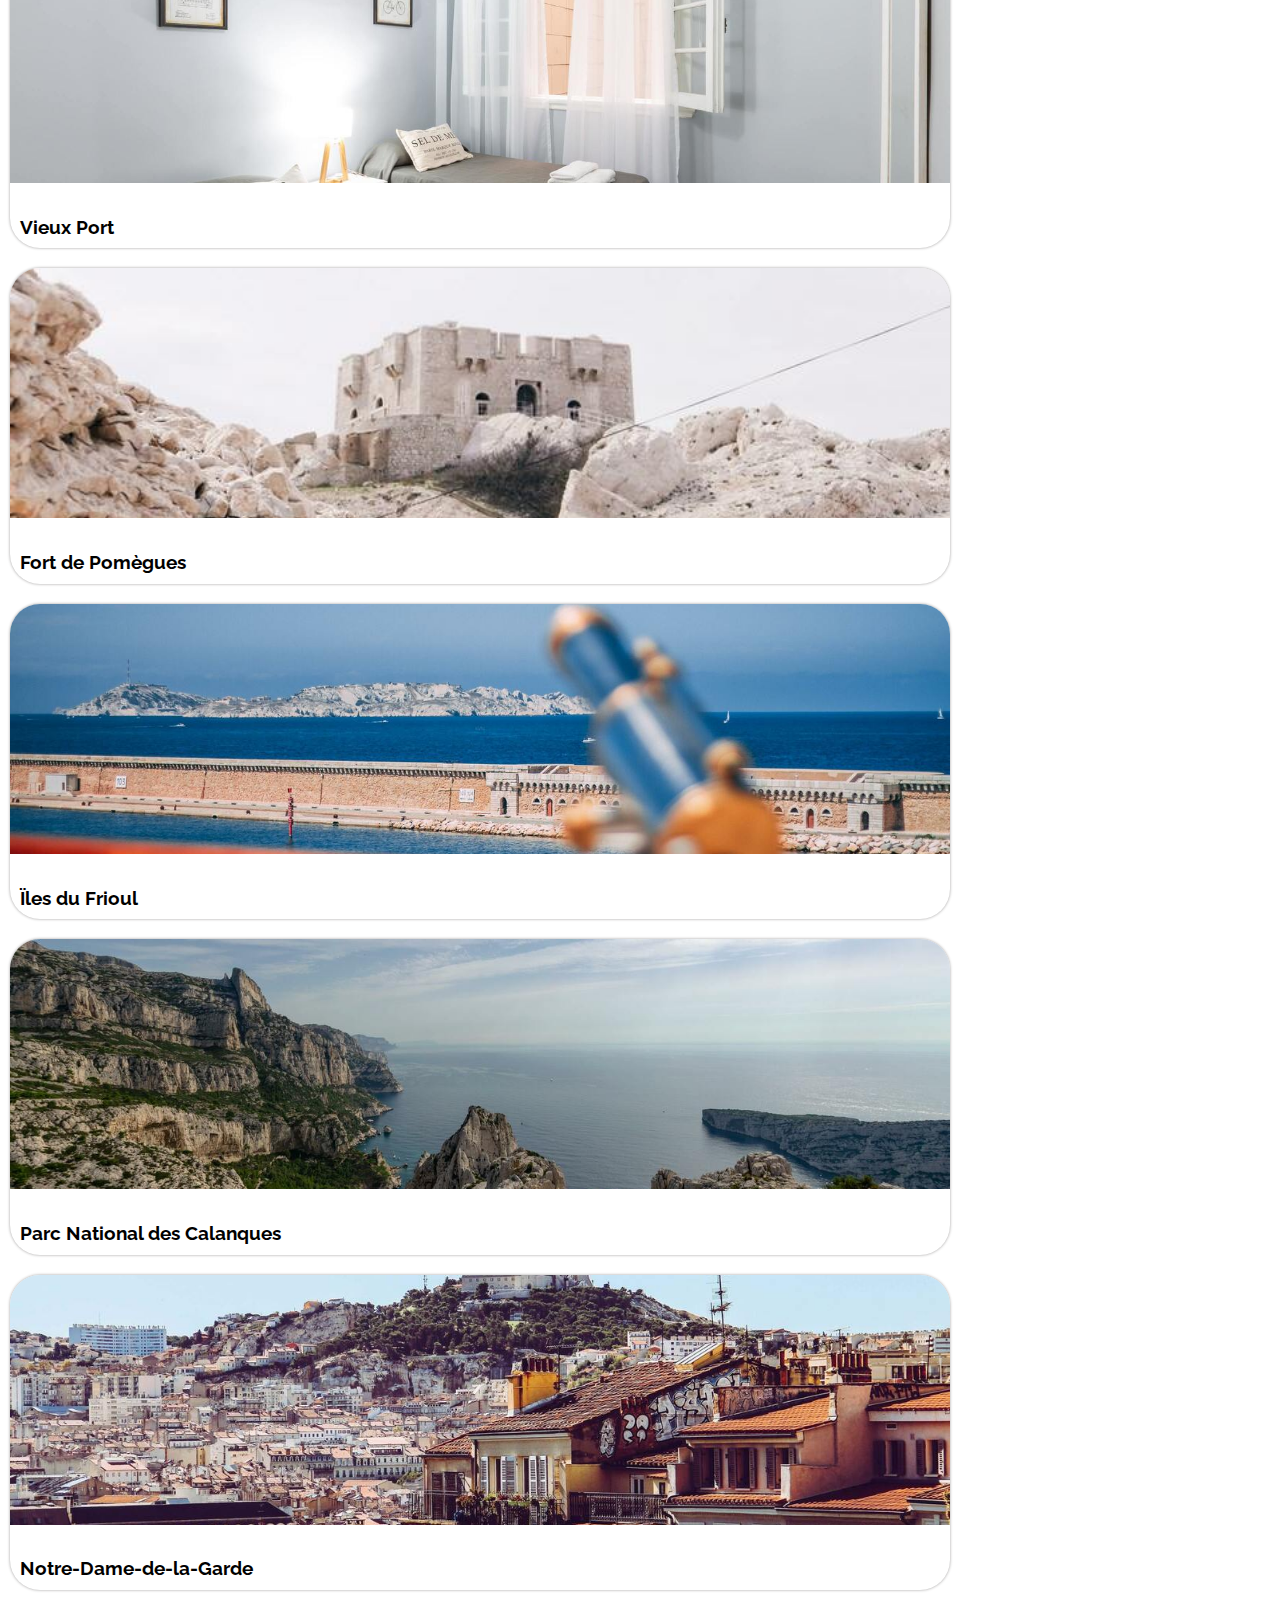
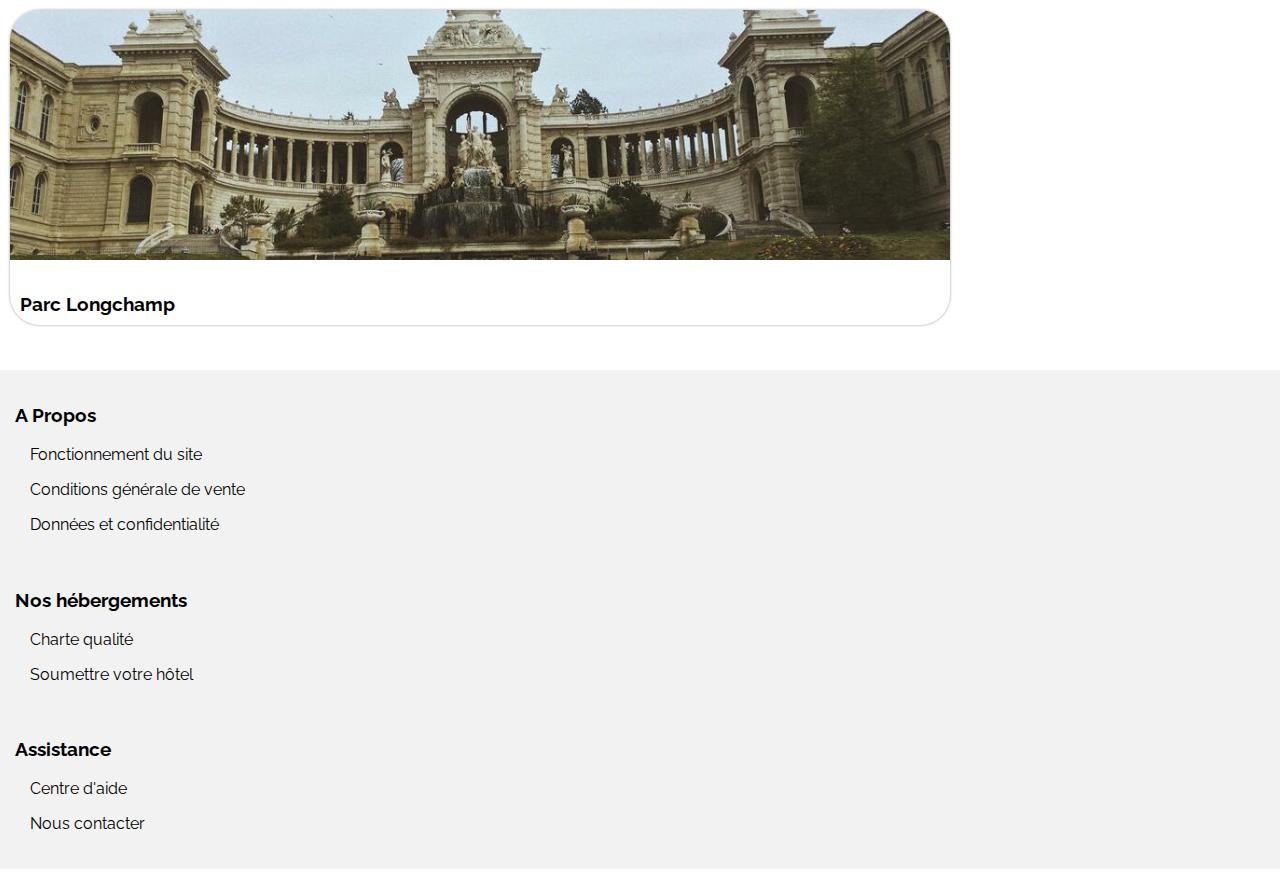
==== commit 4e6bb40b: "carte modifier" ====
--- a/index-reservia.html
+++ b/index-reservia.html
@@ -11,6 +11,7 @@
     <link rel="stylesheet" href="filter.css" />
     <link rel="stylesheet" href="carte.css" />
     <link rel="stylesheet" href="score.css" />
+    <link rel="stylesheet" href="color.css" />
     <meta name="viewport" content="width=device-width, initial-scale=1" />
     <link rel="preconnect" href="https://fonts.gstatic.com" />
     <link
@@ -51,18 +52,11 @@
 
     <section class="filtres">
       <h3><a href="#">Filtres</a></h3>
-      <!--
-      <ul>
-        <li><i class="fas fa-money-bill-wave"> </i> Economique</li>
-        <li><i class="fas fa-child"> </i> Familial</li>
-        <li><i class="fas fa-heart"> </i>Romantique</li>
-        <li><i class="fas fa-dog"> </i> Animaux authorisés</li>
-      </ul>
-    -->
+
       <ul class="filter-container">
         <li class="filter">
-          <span class="filter-icon"
-            ><i class="fas fa-money-bill-wave"> </i>
+          <span class="filter-icon">
+            <i class="fas fa-money-bill-wave"> </i>
           </span>
           <span class="filter-text">Economique</span>
         </li>
@@ -82,16 +76,17 @@
     </section>
 
     <section class="info">
-      <span
-        ><i class="fas fa-info"> </i>
+      <span class="information">
+        <i class="fas fa-info"> </i>
         <p>Plus de 500 logements sont disponibles dans cette ville</p>
       </span>
     </section>
     <main>
       <section class="populaires">
-        <span
-          ><h2>Les plus populaires<i class="fas fa-chart-line"></i></h2
-        ></span>
+        <span class="chart">
+          <span class="chart-text"> <h2>Les plus populaires</h2></span>
+          <span class="chart-icon"><i class="fas fa-chart-line"></i> </span>
+        </span>
 
         <article class="card card-bordered">
           <div class="card-image-container">
@@ -113,48 +108,38 @@
           </div>
         </article>
 
-        <article class="col-1">
-          <div class="carte-populaire">
-            <img
-              src="img-H-S/hotel-soleil-du-matin.jpg"
-              alt="hotel-soleil-du-matin"
-            />
-            <h3>Hôtel Le soleil du <br />matin</h3>
-            <br /><br />
-            <p>Nuit à partir de 128€</p>
-            <span class="notesoleil">
-              <i class="fas fa-star"></i><i class="fas fa-star"></i
-              ><i class="fas fa-star"></i><i class="fas fa-star"></i
-              ><i class="fas fa-star"></i>
-            </span>
-          </div>
-        </article>
-
-        <article class="col-1">
-          <img src="img-H-S/coeur-de-l'eau.jpg" alt="coeur-de-l'eau" />
-          <h3>Au coeur de l'eau <br />Chambres d'hôtes</h3>
-          <br /><br />
-          <p>Nuit à partir de 71€</p>
-          <span class="noteleau">
-            <i class="fas fa-star"></i><i class="fas fa-star"></i
-            ><i class="fas fa-star"></i><i class="fas fa-star"></i
-            ><i class="fas fa-star"></i>
-          </span>
-        </article>
-
-        <article class="col-1">
-          <img src="img-H-S/hotel-bleu-blanc.jpg" alt="hotel-bleu-blanc" />
-          <h3>
-            Hôtel Tout bleu et<br />
-            Blanc
-          </h3>
-          <br /><br />
-          <p>Nuit à partir de 68€</p>
-          <span class="notebleublanc">
-            <i class="fas fa-star"></i><i class="fas fa-star"></i
-            ><i class="fas fa-star"></i><i class="fas fa-star"></i
-            ><i class="fas fa-star"></i>
-          </span>
+        <article class="card card-bordered">
+          <div class="card-image-container">
+            <img src="img-H-S/coeur-de-l'eau.jpg" alt="hotel-coeur-de-l'eau" />
+          </div>
+          <div class="card-text">
+            <h3>Au coeur de l'eau Chambres d'hôtes</h3>
+            <p>Nuit à partir de 71€</p>
+            <span class="score score-4">
+              <i class="fas fa-star"></i>
+              <i class="fas fa-star"></i>
+              <i class="fas fa-star"></i>
+              <i class="fas fa-star"></i>
+              <i class="fas fa-star"></i>
+            </span>
+          </div>
+        </article>
+
+        <article class="card card-bordered">
+          <div class="card-image-container-long">
+            <img src="img-H-S/hotel-bleu-blanc.jpg" alt="hotel-bleu-blanc" />
+          </div>
+          <div class="card-text">
+            <h3>Hôtel Tout Bleu et Blanc</h3>
+            <p>Nuit à partir de 68€</p>
+            <span class="score score-4">
+              <i class="fas fa-star"></i>
+              <i class="fas fa-star"></i>
+              <i class="fas fa-star"></i>
+              <i class="fas fa-star"></i>
+              <i class="fas fa-star"></i>
+            </span>
+          </div>
         </article>
       </section>
 
@@ -162,15 +147,28 @@
         <h2 class="carteH">Hébergements à Marseille</h2>
         <br />
         <article class="card card-vertical">
-          <div class="card-image-container">
-            <img
-              src="img-H-S/hotel-soleil-du-matin.jpg"
-              alt="hotel-soleil-du-matin"
-            />
-          </div>
-          <div class="card-text">
-            <h3>Hôtel Le soleil du matin</h3>
-            <p>Nuit à partir de 128€</p>
+          <div class="card-image-container-vertical">
+            <img src="img-H-M/cannebiere.jpg" alt="Auberge la Cannebière" />
+          </div>
+          <div class="card-text-vertical">
+            <h3>Auberge la Cannebière</h3>
+            <p>Nuit à partir de 25€</p>
+            <span class="score-4">
+              <i class="fas fa-star"></i>
+              <i class="fas fa-star"></i>
+              <i class="fas fa-star"></i>
+              <i class="fas fa-star"></i>
+              <i class="fas fa-star"></i>
+            </span>
+          </div>
+        </article>
+        <article class="card card-vertical">
+          <div class="card-image-container-vertical">
+            <img src="img-H-M/port.jpg" alt="Hôtel du port" />
+          </div>
+          <div class="card-text-vertical">
+            <h3>Hôtel du port</h3>
+            <p>Nuit à partir de 52€</p>
             <span class="score-5">
               <i class="fas fa-star"></i>
               <i class="fas fa-star"></i>
@@ -180,70 +178,73 @@
             </span>
           </div>
         </article>
-        <article class="col-2">
-          <img src="img-H-M/cannebiere.jpg" alt="Auberge la Cannebière" />
-          <h3>Auberge la Cannebière</h3>
-          <p>Nuit à partir de 25€</p>
-          <span class="notecannebiere">
-            <i class="fas fa-star"></i><i class="fas fa-star"></i
-            ><i class="fas fa-star"></i><i class="fas fa-star"></i
-            ><i class="fas fa-star"></i>
-          </span>
-        </article>
-
-        <article class="col-2">
-          <img src="img-H-M/port.jpg" alt="Hôtel du port" />
-          <h3>Hôtel du port</h3>
-          <p>Nuit à partir de 52€</p>
-          <span class="noteport">
-            <i class="fas fa-star"></i><i class="fas fa-star"></i
-            ><i class="fas fa-star"></i><i class="fas fa-star"></i
-            ><i class="fas fa-star"></i>
-          </span>
-        </article>
-
-        <article class="col-2">
-          <img src="img-H-M/mouettes.jpg" alt="Hôtel Les mouettes" />
-          <h3>Hôtel Les mouettes</h3>
-          <p>Nuit à partir de 76€</p>
-          <span class="notemouettes">
-            <i class="fas fa-star"></i><i class="fas fa-star"></i
-            ><i class="fas fa-star"></i><i class="fas fa-star"></i
-            ><i class="fas fa-star"></i>
-          </span>
-        </article>
-
-        <article class="col-2">
-          <img src="img-H-M/mer.jpg" alt="Hôtel de la mer" />
-          <h3>Hôtel de la mer</h3>
-          <p>Nuit à partir de 46€</p>
-          <span class="notemer">
-            <i class="fas fa-star"></i><i class="fas fa-star"></i
-            ><i class="fas fa-star"></i><i class="fas fa-star"></i
-            ><i class="fas fa-star"></i>
-          </span>
-        </article>
-
-        <article class="col-2">
-          <img src="img-H-M/panier.jpg" alt="Auberge Le Panier" />
-          <h3>Auberge Le Panier</h3>
-          <p>Nuit à partir de 23€</p>
-          <span class="notepanier">
-            <i class="fas fa-star"></i><i class="fas fa-star"></i
-            ><i class="fas fa-star"></i><i class="fas fa-star"></i
-            ><i class="fas fa-star"></i>
-          </span>
-        </article>
-
-        <article class="col-2">
-          <img src="img-H-M/amina.jpg" alt="Hôtel chez Amina" />
-          <h3>Hôtel chez Amina</h3>
-          <p>Nuit à partir de 96€</p>
-          <span class="noteamina">
-            <i class="fas fa-star"></i><i class="fas fa-star"></i
-            ><i class="fas fa-star"></i><i class="fas fa-star"></i
-            ><i class="fas fa-star"></i>
-          </span>
+
+        <article class="card card-vertical">
+          <div class="card-image-container-vertical">
+            <img src="img-H-M/mouettes.jpg" alt="Hôtel Les Mouettes" />
+          </div>
+          <div class="card-text-vertical">
+            <h3>Hôtel Les Mouettes</h3>
+            <p>Nuit à partir de 76€</p>
+            <span class="score-4">
+              <i class="fas fa-star"></i>
+              <i class="fas fa-star"></i>
+              <i class="fas fa-star"></i>
+              <i class="fas fa-star"></i>
+              <i class="fas fa-star"></i>
+            </span>
+          </div>
+        </article>
+
+        <article class="card card-vertical">
+          <div class="card-image-container-vertical">
+            <img src="img-H-M/mer.jpg" alt="Hôtel de la Mer" />
+          </div>
+          <div class="card-text-vertical">
+            <h3>Hôtel de la Mer</h3>
+            <p>Nuit à partir de 46€</p>
+            <span class="score-3">
+              <i class="fas fa-star"></i>
+              <i class="fas fa-star"></i>
+              <i class="fas fa-star"></i>
+              <i class="fas fa-star"></i>
+              <i class="fas fa-star"></i>
+            </span>
+          </div>
+        </article>
+
+        <article class="card card-vertical">
+          <div class="card-image-container-vertical">
+            <img src="img-H-M/panier.jpg" alt="Auberge Le Panier" />
+          </div>
+          <div class="card-text-vertical">
+            <h3>Auberge Le Panier</h3>
+            <p>Nuit à partir de 23€</p>
+            <span class="score-4">
+              <i class="fas fa-star"></i>
+              <i class="fas fa-star"></i>
+              <i class="fas fa-star"></i>
+              <i class="fas fa-star"></i>
+              <i class="fas fa-star"></i>
+            </span>
+          </div>
+        </article>
+
+        <article class="card card-vertical">
+          <div class="card-image-container-vertical">
+            <img src="img-H-M/amina.jpg" alt="Hôtel chez Amina" />
+          </div>
+          <div class="card-text-vertical">
+            <h3>Hôtel chez Amina</h3>
+            <p>Nuit à partir de 96€</p>
+            <span class="score-5">
+              <i class="fas fa-star"></i>
+              <i class="fas fa-star"></i>
+              <i class="fas fa-star"></i>
+              <i class="fas fa-star"></i>
+              <i class="fas fa-star"></i>
+            </span>
+          </div>
         </article>
 
         <br />
@@ -254,34 +255,58 @@
         <h2 class="carteA">Activités à Marseille</h2>
         <br />
 
-        <article class="col-3">
-          <img src="img-A-M/port.jpg" alt="Vieux Port" />
-          <h3>Vieux Port</h3>
-        </article>
-
-        <article class="col-3">
-          <img src="img-A-M/pomegues.jpg" alt="Fort de Pomègues" />
-          <h3>Fort de Pomègues</h3>
-        </article>
-
-        <article class="col-3">
-          <img src="img-A-M/frioul.jpg" alt="Iles du Frioul" />
-          <h3>Iles du Frioul</h3>
-        </article>
-
-        <article class="col-3">
-          <img src="img-A-M/calanque.jpg" alt="Parc National des Calanques" />
-          <h3>Parc National des Calanques</h3>
-        </article>
-
-        <article class="col-3">
-          <img src="img-A-M/notredame.jpg" alt="Notre-Dame-de-la-Garde" />
-          <h3>Notre-Dame-de-la-Garde</h3>
-        </article>
-
-        <article class="col-3">
-          <img src="img-A-M/longchamp.jpg" alt="Parc Longchamp" />
-          <h3>Parc Longchamp</h3>
+        <article class="card-vertical-no-border">
+          <div class="card-image-container-no-border">
+            <img src="img-H-M/port.jpg" alt="Vieux Port" />
+          </div>
+          <div class="card-text">
+            <h3>Vieux Port</h3>
+          </div>
+        </article>
+
+        <article class="card-vertical-no-border">
+          <div class="card-image-container-no-border">
+            <img src="img-A-M/pomegues.jpg" alt="Fort de Pomègues" />
+          </div>
+          <div class="card-text">
+            <h3>Fort de Pomègues</h3>
+          </div>
+        </article>
+
+        <article class="card-vertical-no-border">
+          <div class="card-image-container-no-border">
+            <img src="img-A-M/frioul.jpg" alt="Ïles du Frioul" />
+          </div>
+          <div class="card-text">
+            <h3>Ïles du Frioul</h3>
+          </div>
+        </article>
+
+        <article class="card-vertical-no-border">
+          <div class="card-image-container-no-border">
+            <img src="img-A-M/calanque.jpg" alt="Parc national des Calanques" />
+          </div>
+          <div class="card-text">
+            <h3>Parc National des Calanques</h3>
+          </div>
+        </article>
+
+        <article class="card-vertical-no-border">
+          <div class="card-image-container-no-border">
+            <img src="img-A-M/notredame.jpg" alt="Notre Dames" />
+          </div>
+          <div class="card-text">
+            <h3>Notre-Dame-de-la-Garde</h3>
+          </div>
+        </article>
+
+        <article class="card-vertical-no-border">
+          <div class="card-image-container-no-border">
+            <img src="img-A-M/longchamp.jpg" alt="Parc Longchamp" />
+          </div>
+          <div class="card-text">
+            <h3>Parc Longchamp</h3>
+          </div>
         </article>
       </section>
     </main>
--- a/layout-reservia.css
+++ b/layout-reservia.css
@@ -10,10 +10,6 @@
   margin: 15px;
 }
 h2 {
-  margin: 15px;
-}
-
-h3 {
   margin: 15px;
 }
 
@@ -54,178 +50,54 @@
   padding-top: 50px;
 }
 
-.fa-info {
-  display: flex;
+.information {
+  display: inline-flex;
   align-items: center;
   justify-content: center;
+}
+
+.fa-info {
+  border: 2px solid var(--secondary-color);
   border-radius: 100%;
-  height: 40px;
-  width: 40px;
-}
-
-.fa-chart-line {
-  margin-left: 150px;
-}
-
-/* filtres */
-
-.filtres {
-  margin: 15px;
-}
-
-.fa-chart-line {
-  position: absolute;
-  top: 119%;
-  left: 50%;
-  transform: translate(-50%, -50%);
+  padding: 10px;
+  color: var(--primary-color);
+  margin: 10px;
 }
 
 /* populaires */
 
-.populaires {
+.chart {
+  display: inline-flex;
+  align-items: center;
+  justify-content: center;
+  margin: 10px;
   width: 100%;
+}
+
+.chart-text {
+  display: flex;
+  align-items: flex-start;
+  justify-content: flex-start;
+}
+
+.chart-icon {
+  display: flex;
+  align-items: flex-end;
+  justify-content: flex-end;
+}
+
+.card:hover {
+  color: #0065fc;
+  transform: scale(1, 1.2);
+}
+
+/* hebergements */
+
+/* activités*/
+
+.activites {
   margin-top: 35px;
   padding: 10px;
-}
-.col-1 {
-  width: 100%;
-  height: 170px;
-  padding: 10px;
-  padding-bottom: 2px;
-  margin-bottom: 15px;
-}
-.col-1 img {
-  position: absolute;
-  object-fit: cover;
-  width: 150px;
-  height: 150px;
-}
-
-.col-1:hover {
-  color: #0065fc;
-  transform: scale(1, 1.2);
-}
-
-.notesoleil {
-  position: relative;
-  top: 145%;
-  left: 60%;
-  transform: translate(-50%, -50%);
-}
-
-
-
-.noteleau {
-  position: absolute;
-  top: 173%;
-  left: 60%;
-  transform: translate(-50%, -50%);
-}
-
-.notebleublanc {
-  position: absolute;
-  top: 1337px;
-  left: 60%;
-  transform: translate(-50%, -50%);
-}
-
-/* hebergements */
-
-.hebergements {
-  width: 100%;
-  margin-top: 35px;
-  padding: 10px;
-}
-
-.col-2 {
-  width: 100%;
-  height: 270px;
-  margin-bottom: 20px;
-  padding: 5px;
-}
-.col-2:hover {
-  color: #0065fc;
-  transform: scale(1, 1.2);
-}
-
-.col-2 img {
-  height: 150px;
-  width: 100%;
-  object-fit: cover;
-}
-
-.col-2 p {
-  padding-left: 15px;
-}
-
-.notecannebiere {
-  position: absolute;
-  top: 1760px;
-  left: 22%;
-  transform: translate(-50%, -50%);
-}
-
-.noteport {
-  position: absolute;
-  top: 2050px;
-  left: 22%;
-  transform: translate(-50%, -50%);
-}
-
-.notemouettes {
-  position: absolute;
-  top: 2340px;
-  left: 22%;
-  transform: translate(-50%, -50%);
-}
-
-.notemer {
-  position: absolute;
-  top: 2630px;
-  left: 22%;
-  transform: translate(-50%, -50%);
-}
-
-.notepanier {
-  position: absolute;
-  top: 2920px;
-  left: 22%;
-  transform: translate(-50%, -50%);
-}
-
-.noteamina {
-  position: absolute;
-  top: 3211px;
-  left: 22%;
-  transform: translate(-50%, -50%);
-}
-
-/* activités*/
-
-.activites {
-  width: 100%;
-  margin-top: 35px;
-  padding: 10px;
-}
-
-.col-3 {
-  width: 100%;
-  height: 200px;
-  margin-bottom: 20px;
-}
-.col-3:hover {
-  color: #0065fc;
-  transform: scale(1, 1.2);
-}
-
-.col-3 img {
-  width: 100%;
-  height: 150px;
-  object-fit: cover;
-}
-
-.col-3 h3 {
-  padding: 0px 0px 30px 10px;
 }
 
 /* footer */
@@ -291,71 +163,6 @@
     display: revert;
   }
 
-  /* recherche */
-
-  .recherche input {
-    width: 30%;
-    margin: 20px;
-    padding: 17.5px;
-    padding-left: 100px;
-  }
-
-  .fa-map-marker-alt {
-    position: absolute;
-    top: 33.5%;
-    left: 3.5%;
-    transform: translate(-50%, -50%);
-  }
-  .fa-map-marker-alt {
-    padding: 18px 20px;
-    width: 60px;
-    height: 60px;
-  }
-
-  .fa-search {
-    position: absolute;
-    top: 33.5%;
-    left: 422px;
-    transform: translate(-50%, -50%);
-  }
-
-  /* Filtres*/
-
-  .filtres ul {
-    display: flex;
-    flex-direction: row;
-    justify-content: space-between;
-  }
-
-  .filtres li {
-    padding: 15px 15px 15px 70px;
-  }
-  .fa-money-bill-wave {
-    position: absolute;
-    top: 50.5%;
-    left: 3.9%;
-    transform: translate(-50%, -50%);
-  }
-  .fa-child {
-    position: absolute;
-    top: 50.5%;
-    left: 31.5%;
-    transform: translate(-50%, -50%);
-  }
-
-  .fa-heart {
-    position: absolute;
-    top: 50.5%;
-    left: 56.5%;
-    transform: translate(-50%, -50%);
-  }
-  .fa-dog {
-    position: absolute;
-    top: 50.5%;
-    left: 84%;
-    transform: translate(-50%, -50%);
-  }
-
   .fa-info {
     position: absolute;
     top: 61%;
--- a/theme-reservia.css
+++ b/theme-reservia.css
@@ -50,41 +50,10 @@
   color: #0065fc;
 }
 
-.filtres li {
-  font-weight: bold;
-}
-
-
-
 /* populaires */
 
 .populaires {
   background-color: #f2f2f2;
-}
-
-.col-1 {
-  background-color: #fff;
-}
-
-.notesoleil {
-  color: lightgrey;
-  display: inline-block;
-}
-.notesoleil > :nth-child(-n + 5) {
-  color: #0065fc;
-}
-
-.noteleau {
-  color: lightgrey;
-  display: inline-block;
-}
-
-.notebleublanc {
-  color: lightgrey;
-  display: inline-block;
-}
-.notebleublanc :nth-child(-n + 4) {
-  color: #0065fc;
 }
 
 /* hebergements */
@@ -97,56 +66,13 @@
   color: #0065fc;
 }
 
-.notecannebiere {
-  color: lightgrey;
-  display: inline-block;
-}
-.notecannebiere :nth-child(-n + 4) {
-  color: #0065fc;
+.hidden {
+  text-decoration: none;
 }
 
-.noteport {
-  color: lightgrey;
-  display: inline-block;
+.afficher {
+  text-decoration: none;
 }
-
-.noteport :nth-child(-n + 5) {
-  color: #0065fc;
-}
-
-.notemouettes {
-  color: lightgrey;
-  display: inline-block;
-}
-.notemouettes :nth-child(-n + 4) {
-  color: #0065fc;
-}
-
-.notemer {
-  color: lightgrey;
-  display: inline-block;
-}
-.notemer :nth-child(-n + 3) {
-  color: #0065fc;
-}
-
-.notepanier {
-  color: lightgrey;
-  display: inline-block;
-}
-.notepanier :nth-child(-n + 4) {
-  color: #0065fc;
-}
-
-.noteamina {
-  color: lightgrey;
-  display: inline-block;
-}
-.noteamina :nth-child(-n + 5) {
-  color: #0065fc;
-}
-
-/* activités*/
 
 /* footer */
 
--- a/search.css
+++ b/search.css
@@ -0,0 +1,50 @@
+/* search.css */
+
+.search {
+  display: flex;
+  height: 60px;
+  font-size: 22px;
+}
+
+.search .map-icon {
+  display: flex;
+  align-items: center;
+  justify-content: center;
+  border-radius: 5px 0 0 5px;
+  background-color: #f2f2f2;
+  min-width: 60px;
+}
+
+.search input {
+  flex: 1;
+  border-width: 2px 0;
+  border-color: #f2f2f2;
+}
+
+.search button {
+  display: flex;
+  align-items: center;
+  justify-content: center;
+  min-width: 60px;
+  border-radius: 5px;
+  border: none;
+  background-color: #0065fc;
+  color: white;
+  transform: translateX(-5px);
+}
+
+.search-text {
+  display: none;
+}
+
+@media screen and (min-width: 576px) {
+  .search-text {
+    display: inline;
+  }
+  .search-icon {
+    display: none;
+  }
+  .search button {
+    border-radius: 0px 5px 5px 0px;
+  }
+}
--- a/carte.css
+++ b/carte.css
@@ -0,0 +1,111 @@
+/* carte.css */
+
+.card {
+  display: flex;
+  flex-direction: row;
+  background-color: white;
+  border-radius: 30px;
+  margin: 10px;
+  box-shadow: 0 0 10px rgb(158, 156, 156);
+}
+.card-bordered {
+  border: 5px solid white;
+}
+
+.card-image-container {
+  width: 50%;
+}
+
+.card-image-container img {
+  width: 100%;
+  height: 100%;
+  object-fit: cover;
+  border-radius: 30px 0 0 30px;
+}
+
+/* image vertical */
+
+.card-image-container-long {
+  width: 50%;
+  height: 260px;
+}
+
+.card-image-container-long img {
+  width: 100%;
+  height: 100%;
+  object-fit: cover;
+  border-radius: 30px 0 0 30px;
+}
+
+.card-text {
+  display: flex;
+  flex-direction: column;
+  padding: 10px;
+  width: 50%;
+}
+
+.card-text p {
+  flex: 1;
+}
+
+.card-text h3 {
+  margin-bottom: 0;
+}
+
+/* card vertical border */
+
+.card-vertical {
+  display: flex;
+  flex-direction: column;
+  background-color: white;
+  border-radius: 30px;
+  margin: 10px;
+  box-shadow: 0 0 10px rgb(158, 156, 156);
+}
+.card-vertical {
+  width: 100%;
+  height: 100%;
+  border: 5px solid white;
+}
+
+.card-image-container-vertical {
+  width: 100%;
+  height: 250px;
+}
+
+.card-image-container-vertical img {
+  width: 100%;
+  height: 100%;
+  object-fit: cover;
+}
+
+.card-vertical .card-image-container-vertical img {
+  border-radius: 30px 30px 0 0;
+}
+.card-text-vertical {
+  width: 100%;
+  height: 40%;
+  margin-bottom: 10px;
+  padding-left: 10px;
+}
+
+/* card no border */
+
+.card-vertical-no-border {
+  display: flex;
+  flex-direction: column;
+  border-radius: 30px;
+  box-shadow: 0 0 3px rgb(158, 156, 156);
+  margin-bottom: 20px;
+}
+.card-vertical-no-border .card-image-container-no-border {
+  width: 100%;
+  height: 50%;
+}
+
+.card-image-container-no-border img {
+  width: 100%;
+  height: 250px;
+  object-fit: cover;
+  border-radius: 30px 30px 0 0;
+}
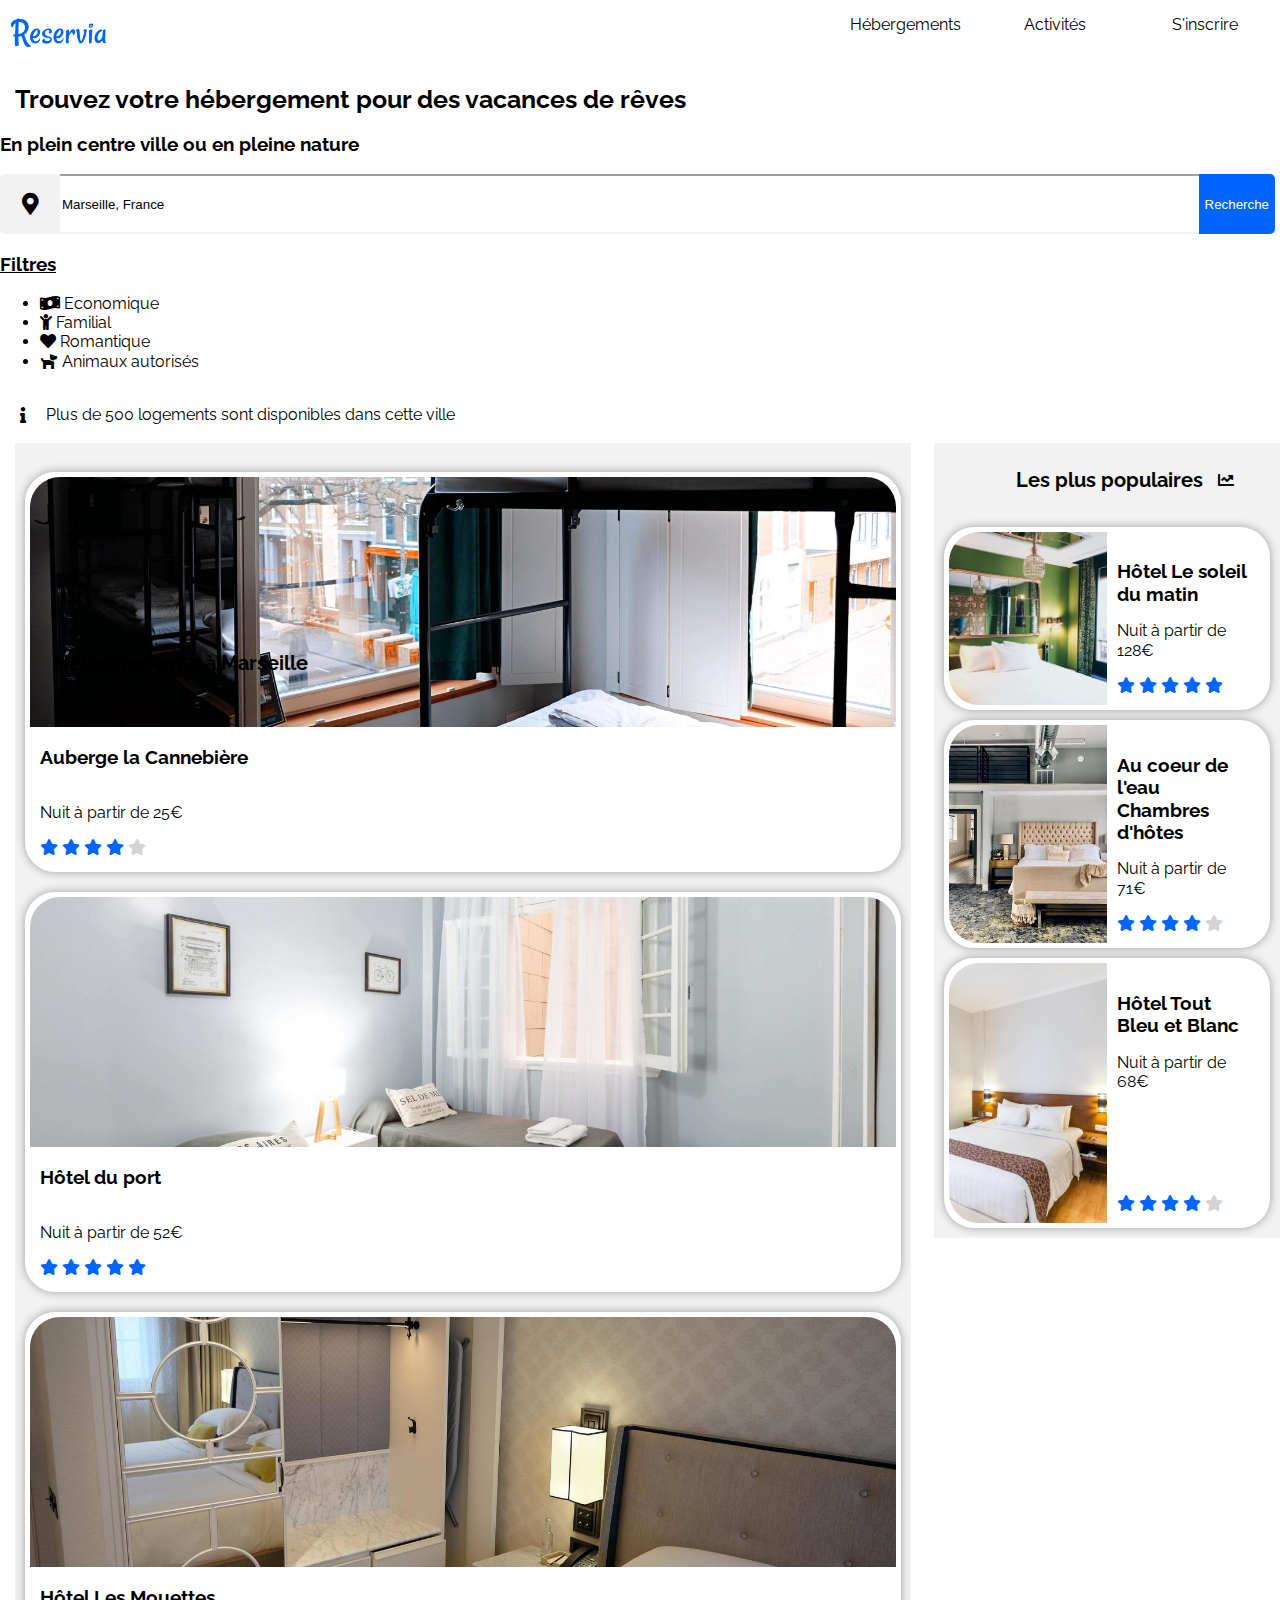
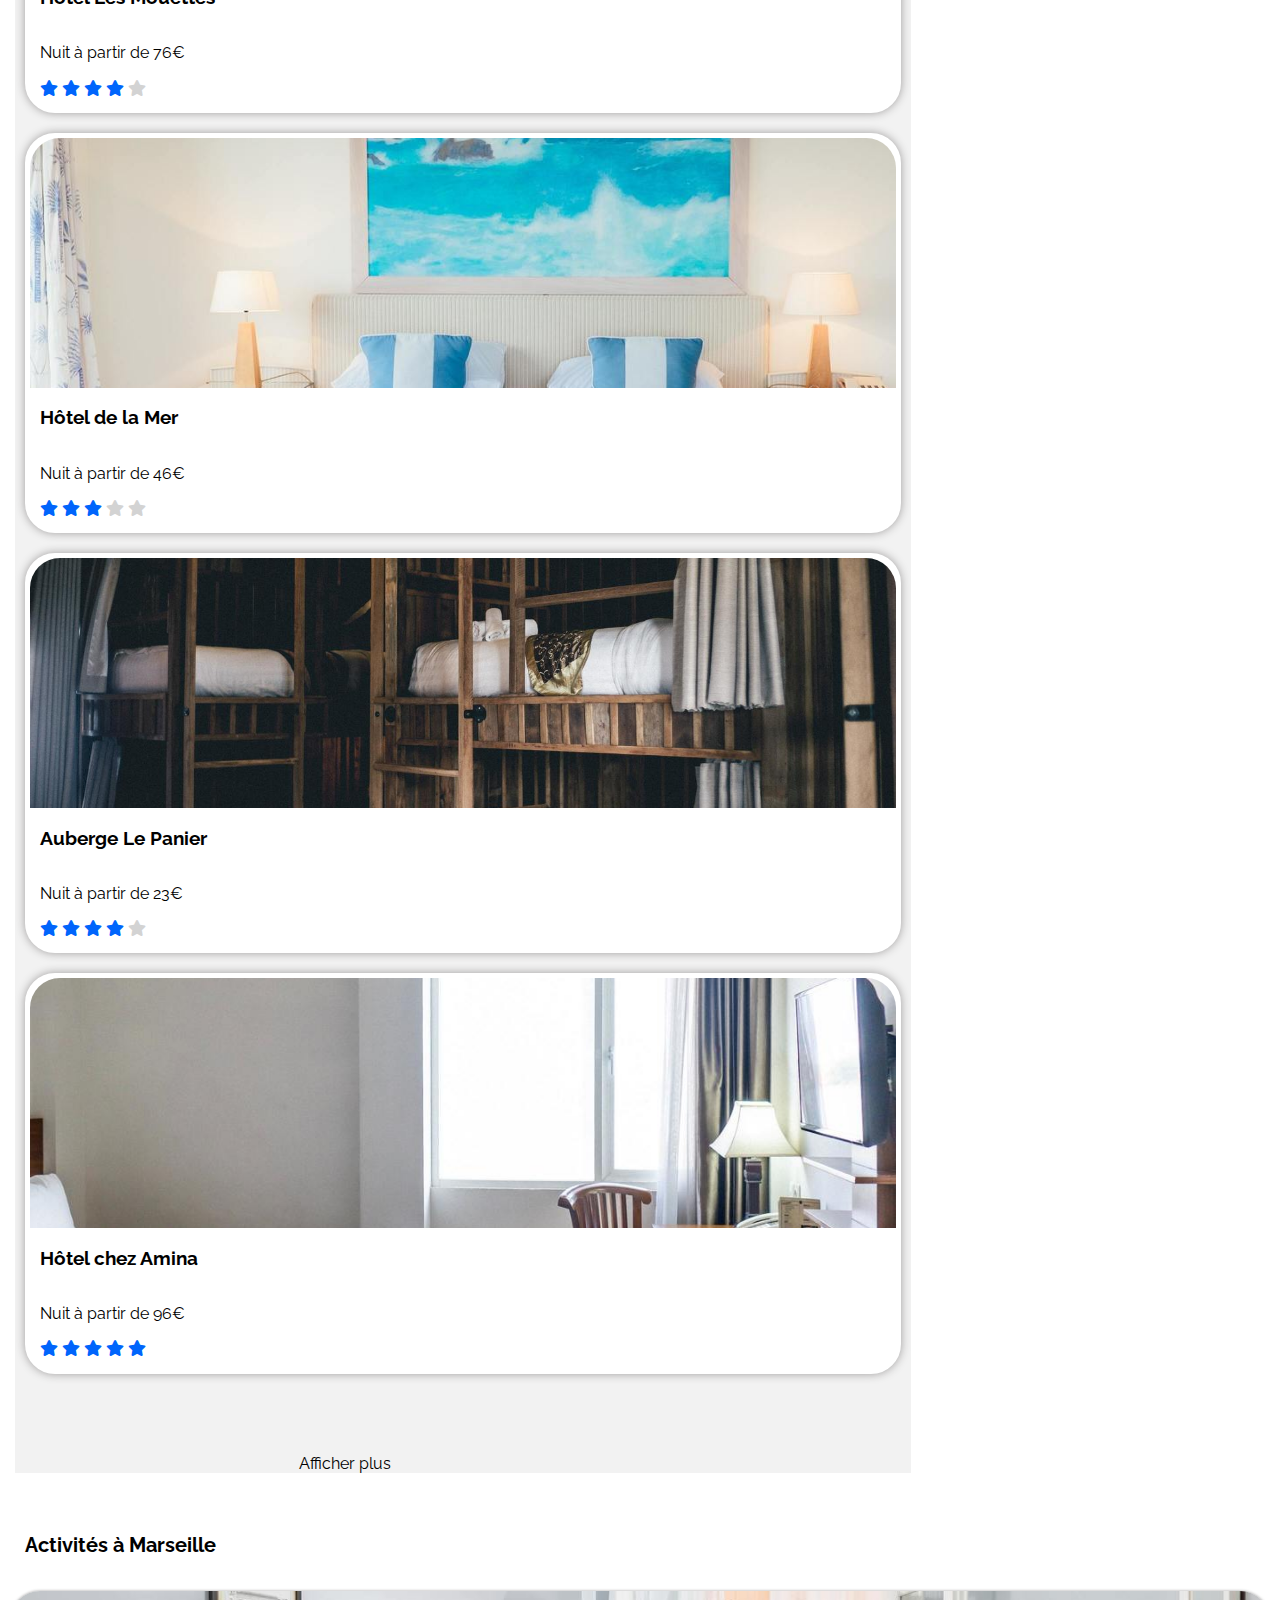
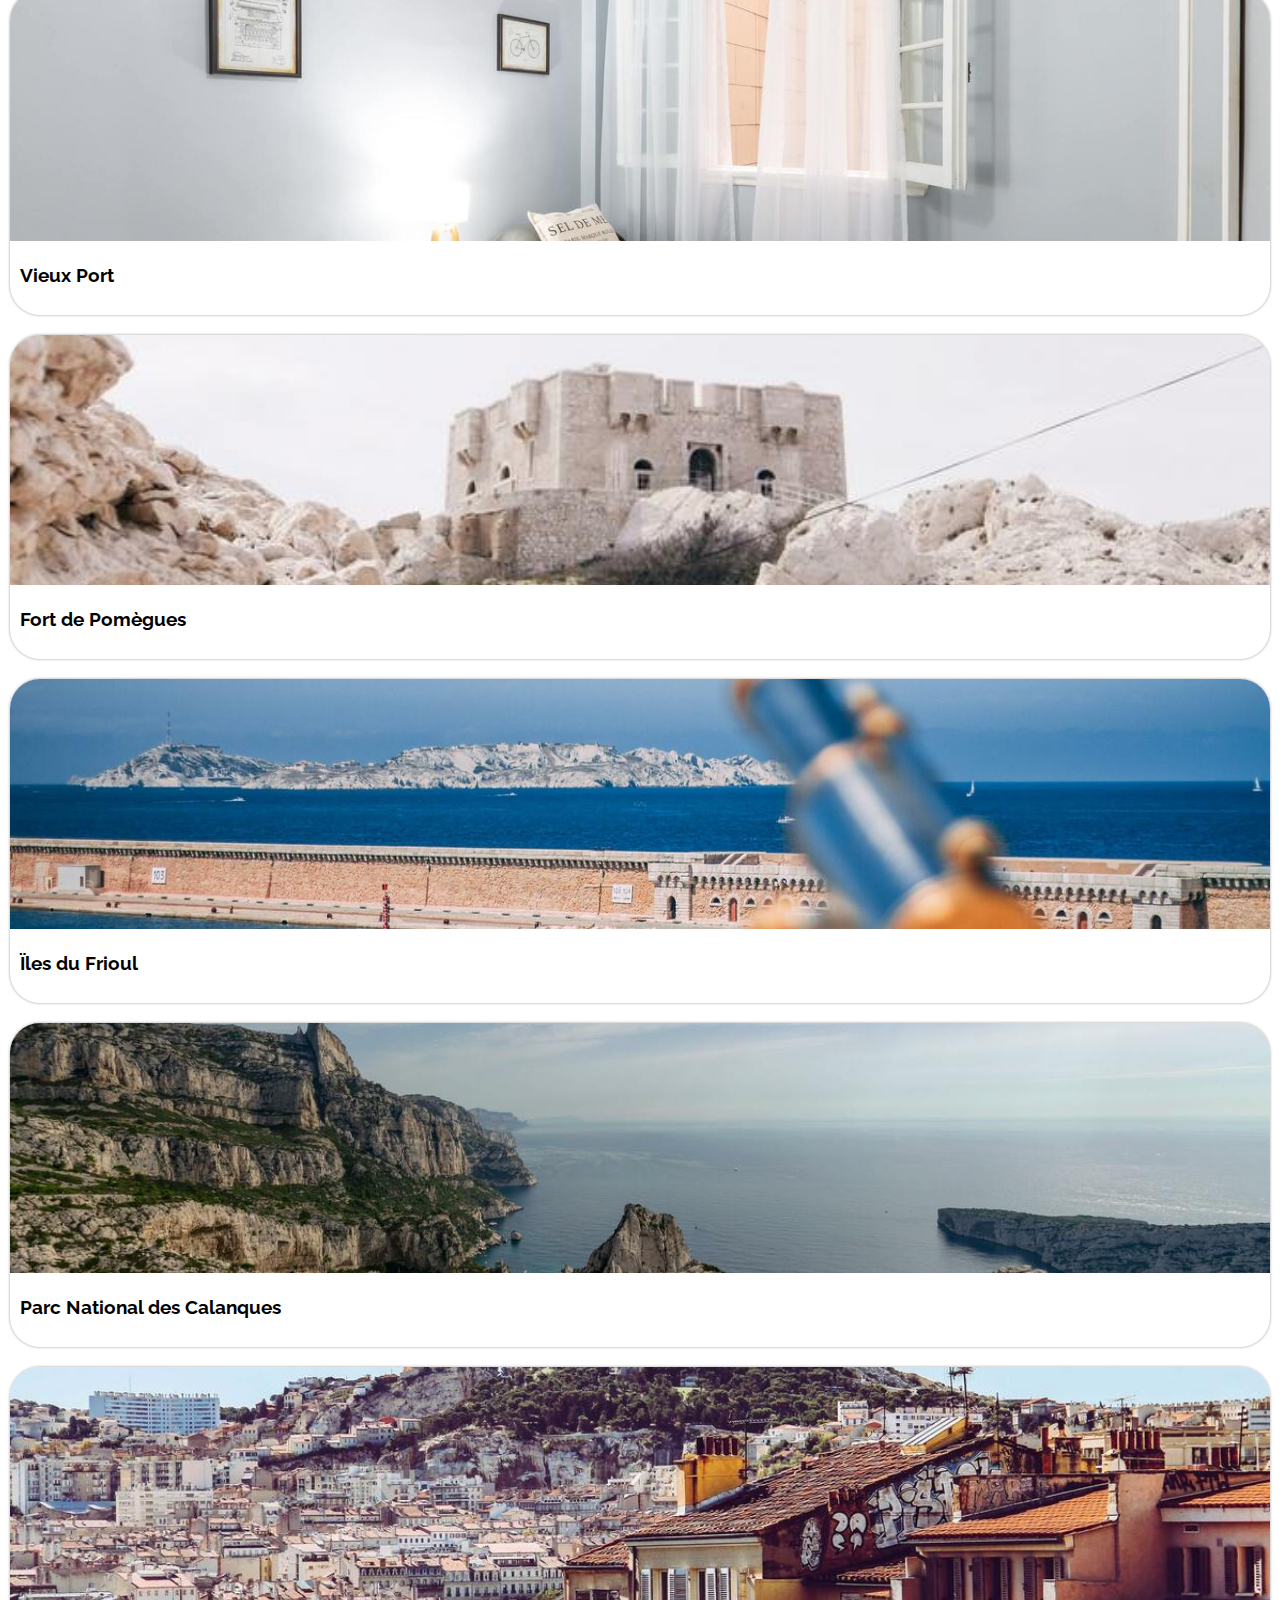
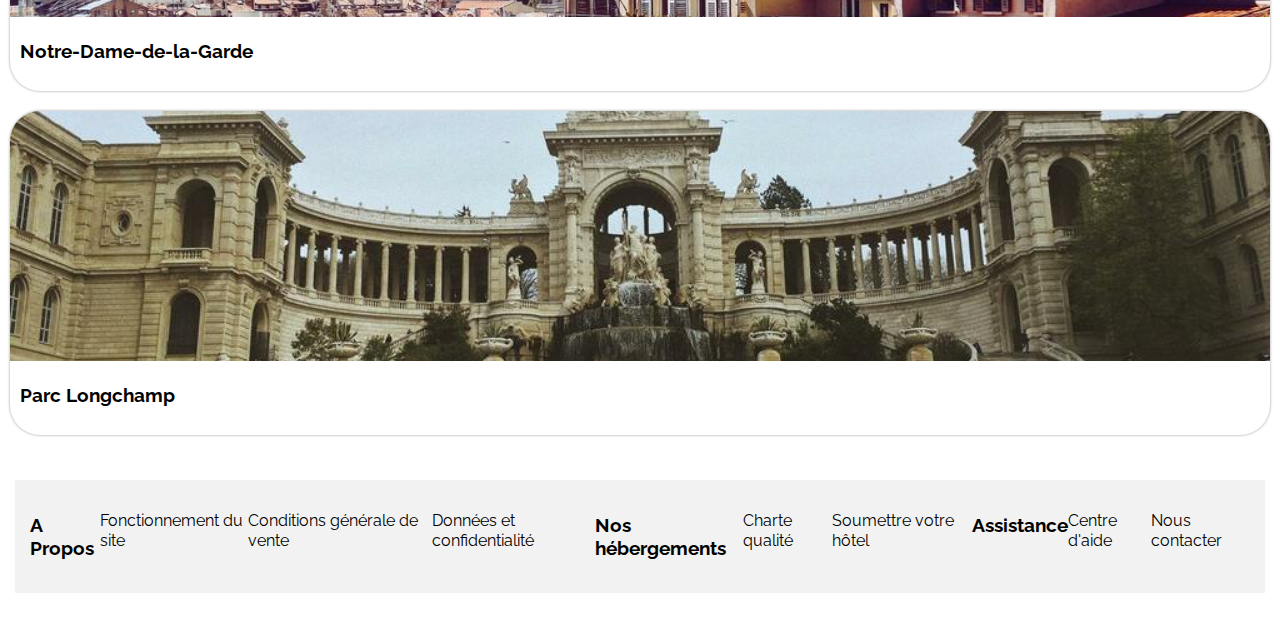
==== commit dfd70498: "header style" ====
--- a/index-reservia.html
+++ b/index-reservia.html
@@ -12,6 +12,7 @@
     <link rel="stylesheet" href="carte.css" />
     <link rel="stylesheet" href="score.css" />
     <link rel="stylesheet" href="color.css" />
+    <link rel="stylesheet" href="header.css" />
     <meta name="viewport" content="width=device-width, initial-scale=1" />
     <link rel="preconnect" href="https://fonts.gstatic.com" />
     <link
@@ -26,16 +27,24 @@
 
   <body>
     <header class="header">
-      <img class="icon" width="100" src="img-Logo/logo.png" alt="Reservia" />
-      <a class="hidden" href="#"><strong>S'inscrire</strong></a>
-      <ul class="nav">
-        <li><a class="tete1" href="#accommodation">Hébergements</a></li>
-        <li><a class="tete2" href="#activity">Activités</a></li>
-        <li><a class="hide" href="#">S'inscrire</a></li>
-      </ul>
+      <div class="header-first-line">
+        <a href="#" class="brand-link">
+          <img src="img-Logo/logo.png" alt="Reservia" />
+        </a>
+        <a class="subscription-link" href="#">S'inscrire</a>
+      </div>
+
+      <nav class="nav">
+        <ul class="nav-list">
+          <li class="nav-link"><a href="#accommodation">Hébergements</a></li>
+          <li class="nav-link"><a href="#activity">Activités</a></li>
+          <li class="nav-link nav-subscription-link">
+            <a href="#">S'inscrire</a>
+          </li>
+        </ul>
+      </nav>
     </header>
-    <hr />
-    <br />
+
     <h1>Trouvez votre hébergement pour des vacances de rêves</h1>
     <h3>En plein centre ville ou en pleine nature</h3>
 
@@ -153,7 +162,7 @@
           <div class="card-text-vertical">
             <h3>Auberge la Cannebière</h3>
             <p>Nuit à partir de 25€</p>
-            <span class="score-4">
+            <span class="score score-4">
               <i class="fas fa-star"></i>
               <i class="fas fa-star"></i>
               <i class="fas fa-star"></i>
@@ -169,7 +178,7 @@
           <div class="card-text-vertical">
             <h3>Hôtel du port</h3>
             <p>Nuit à partir de 52€</p>
-            <span class="score-5">
+            <span class="score score-5">
               <i class="fas fa-star"></i>
               <i class="fas fa-star"></i>
               <i class="fas fa-star"></i>
@@ -186,7 +195,7 @@
           <div class="card-text-vertical">
             <h3>Hôtel Les Mouettes</h3>
             <p>Nuit à partir de 76€</p>
-            <span class="score-4">
+            <span class="score score-4">
               <i class="fas fa-star"></i>
               <i class="fas fa-star"></i>
               <i class="fas fa-star"></i>
@@ -203,7 +212,7 @@
           <div class="card-text-vertical">
             <h3>Hôtel de la Mer</h3>
             <p>Nuit à partir de 46€</p>
-            <span class="score-3">
+            <span class="score score-3">
               <i class="fas fa-star"></i>
               <i class="fas fa-star"></i>
               <i class="fas fa-star"></i>
@@ -220,7 +229,7 @@
           <div class="card-text-vertical">
             <h3>Auberge Le Panier</h3>
             <p>Nuit à partir de 23€</p>
-            <span class="score-4">
+            <span class="score score-4">
               <i class="fas fa-star"></i>
               <i class="fas fa-star"></i>
               <i class="fas fa-star"></i>
@@ -237,7 +246,7 @@
           <div class="card-text-vertical">
             <h3>Hôtel chez Amina</h3>
             <p>Nuit à partir de 96€</p>
-            <span class="score-5">
+            <span class="score score-5">
               <i class="fas fa-star"></i>
               <i class="fas fa-star"></i>
               <i class="fas fa-star"></i>
@@ -259,54 +268,54 @@
           <div class="card-image-container-no-border">
             <img src="img-H-M/port.jpg" alt="Vieux Port" />
           </div>
-          <div class="card-text">
+          <span class="card-text-vertical">
             <h3>Vieux Port</h3>
-          </div>
+          </span>
         </article>
 
         <article class="card-vertical-no-border">
           <div class="card-image-container-no-border">
             <img src="img-A-M/pomegues.jpg" alt="Fort de Pomègues" />
           </div>
-          <div class="card-text">
+          <span class="card-text-vertical">
             <h3>Fort de Pomègues</h3>
-          </div>
+          </span>
         </article>
 
         <article class="card-vertical-no-border">
           <div class="card-image-container-no-border">
             <img src="img-A-M/frioul.jpg" alt="Ïles du Frioul" />
           </div>
-          <div class="card-text">
+          <span class="card-text-vertical">
             <h3>Ïles du Frioul</h3>
-          </div>
+          </span>
         </article>
 
         <article class="card-vertical-no-border">
           <div class="card-image-container-no-border">
             <img src="img-A-M/calanque.jpg" alt="Parc national des Calanques" />
           </div>
-          <div class="card-text">
+          <span class="card-text-vertical">
             <h3>Parc National des Calanques</h3>
-          </div>
+          </span>
         </article>
 
         <article class="card-vertical-no-border">
           <div class="card-image-container-no-border">
             <img src="img-A-M/notredame.jpg" alt="Notre Dames" />
           </div>
-          <div class="card-text">
+          <span class="card-text-vertical">
             <h3>Notre-Dame-de-la-Garde</h3>
-          </div>
+          </span>
         </article>
 
         <article class="card-vertical-no-border">
           <div class="card-image-container-no-border">
             <img src="img-A-M/longchamp.jpg" alt="Parc Longchamp" />
           </div>
-          <div class="card-text">
+          <span class="card-text-vertical">
             <h3>Parc Longchamp</h3>
-          </div>
+          </span>
         </article>
       </section>
     </main>
--- a/layout-reservia.css
+++ b/layout-reservia.css
@@ -1,11 +1,6 @@
 /* CSS Layout */
 
-.header {
-  margin: 8px 20px 50px 15px;
-  position: relative;
-  display: flex;
-  flex-wrap: wrap;
-}
+
 h1 {
   margin: 15px;
 }
@@ -13,42 +8,9 @@
   margin: 15px;
 }
 
-.nav {
-  margin: 15px;
-}
-.nav a {
-  text-decoration: none;
-}
 
-.nav li {
-  list-style: none;
-}
 
-.hide {
-  display: none;
-}
 
-.hidden {
-  position: absolute;
-  top: 52.7%;
-  left: 90%;
-  transform: translate(-50%, -50%);
-}
-.tete1 {
-  position: absolute;
-  top: 108%;
-  left: 18%;
-  transform: translate(-50%, -50%);
-  padding-top: 50px;
-}
-
-.tete2 {
-  position: absolute;
-  top: 108%;
-  left: 83%;
-  transform: translate(-50%, -50%);
-  padding-top: 50px;
-}
 
 .information {
   display: inline-flex;
@@ -74,16 +36,16 @@
   width: 100%;
 }
 
-.chart-text {
+.chart-text h2{
   display: flex;
-  align-items: flex-start;
-  justify-content: flex-start;
+  text-align:left;
+  
 }
 
-.chart-icon {
+.chart-icon .fa-chart-line {
   display: flex;
   align-items: flex-end;
-  justify-content: flex-end;
+  justify-content: right;
 }
 
 .card:hover {
@@ -103,25 +65,17 @@
 /* footer */
 
 .footer {
-  margin-top: 15px;
-  padding-top: 15px;
-  padding-left: 15px;
+  margin: 15px;
+  padding: 15px;
   margin-bottom: 25px;
 }
-.footer p {
-  padding-left: 15px;
-}
+
 
 @media screen and (min-width: 600px) {
 }
 
 @media screen and (min-width: 960px) {
-  .icon {
-    position: absolute;
-    top: 170%;
-    left: 5%;
-    transform: translate(-50%, -50%);
-  }
+ 
   .tete1 {
     position: absolute;
     top: 110%;
@@ -163,18 +117,7 @@
     display: revert;
   }
 
-  .fa-info {
-    position: absolute;
-    top: 61%;
-    left: 1%;
-    transform: translate(-50%, -50%);
-  }
-  .fa-chart-line {
-    position: absolute;
-    top: 78%;
-    left: 86%;
-    transform: translate(-50%, -50%);
-  }
+  
 
   /* populaires*/
 
@@ -205,26 +148,13 @@
     transform: translate(-50%, -50%);
   }
 
-  .col-2 {
-    width: 290px;
-    height: 200px;
-    margin-top: 50px;
+ .footer{
+   display:flex;
+   flex-direction: row;
+ }
+  .footer p{
+    display:flex;
+    
   }
-
-  .col-2 img {
-    width: 100%;
-  }
-
-  .col-2 p {
-    margin-top: 0px;
-    text-align: justify;
-  }
-
-  .activites {
-    width: 75%;
-    margin-top: 30px;
-  }
-  .col-3 {
-    width: 100%;
-  }
+  
 }
--- a/theme-reservia.css
+++ b/theme-reservia.css
@@ -72,6 +72,7 @@
 
 .afficher {
   text-decoration: none;
+  margin-left: 25px;
 }
 
 /* footer */
--- a/carte.css
+++ b/carte.css
@@ -83,6 +83,8 @@
   border-radius: 30px 30px 0 0;
 }
 .card-text-vertical {
+  display: flex;
+  flex-direction: column;
   width: 100%;
   height: 40%;
   margin-bottom: 10px;
--- a/header.css
+++ b/header.css
@@ -0,0 +1,69 @@
+.brand-link img {
+  width: 97px;
+  height: 45px;
+}
+
+.header-first-line {
+  display: flex;
+  justify-content: space-between;
+  align-items: center;
+  margin: 10px;
+}
+
+.nav-list {
+  list-style-type: none;
+  padding: 0;
+  margin: 0;
+  display: flex;
+  flex-direction: row;
+}
+.nav-link {
+  display: flex;
+  flex: 1;
+  justify-content: center;
+}
+
+.nav-link a {
+  display: flex;
+  flex: 1;
+  justify-content: center;
+  text-decoration: none;
+  border-bottom: 2px solid gray;
+  padding: 15px 0;
+}
+
+.nav-link a:hover,
+.nav-link a:focus,
+.nav-link a:active {
+  color: var(--primary-color);
+  border-color: var(--primary-color);
+}
+
+.nav-subscription-link {
+  display: none;
+}
+
+@media screen and (min-width: 576px) {
+  .nav-subscription-link {
+    display: flex;
+  }
+  .subscription-link {
+    display: none;
+  }
+
+  .header {
+    display: flex;
+    justify-content: space-between;
+  }
+
+  .nav-link a {
+    border-bottom: none;
+  }
+
+  .nav-link a:hover {
+    border-top: 2px solid var(--primary-color);
+  }
+  .nav-link {
+    width: 150px;
+  }
+}
